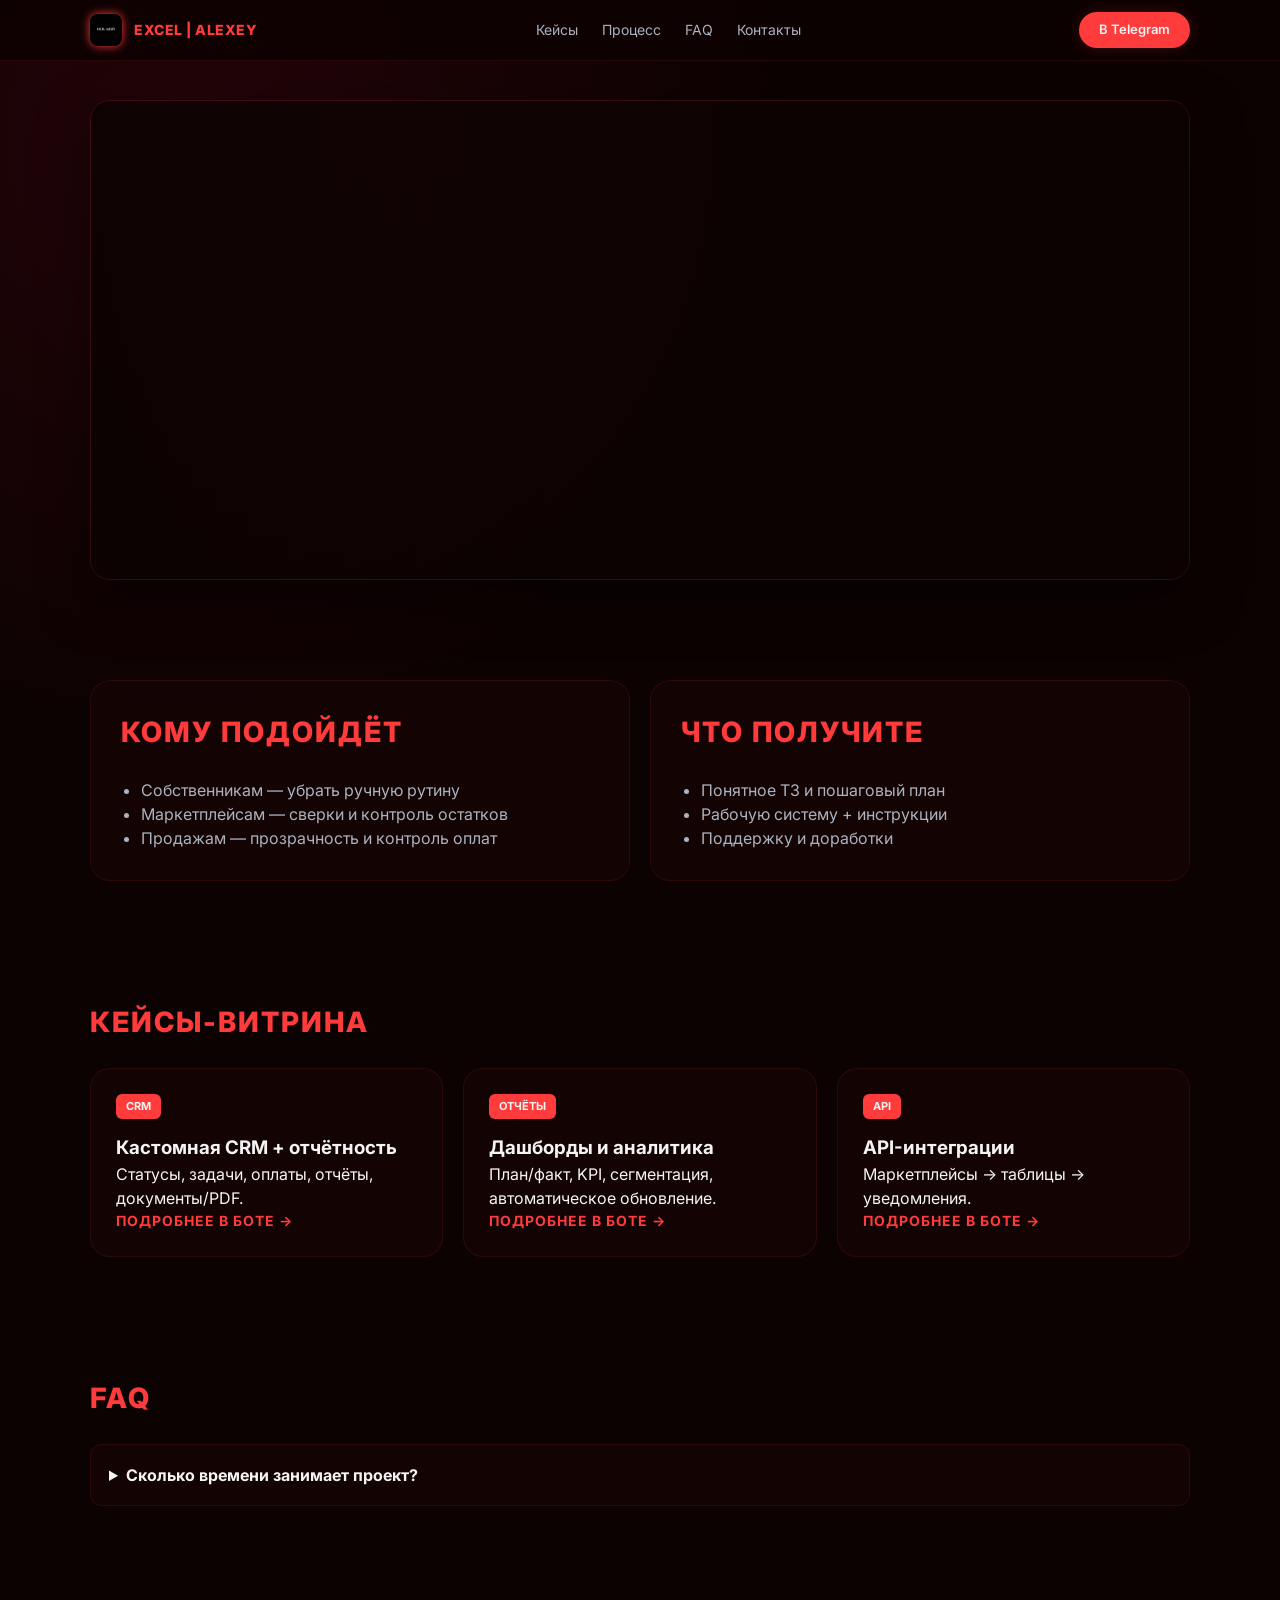
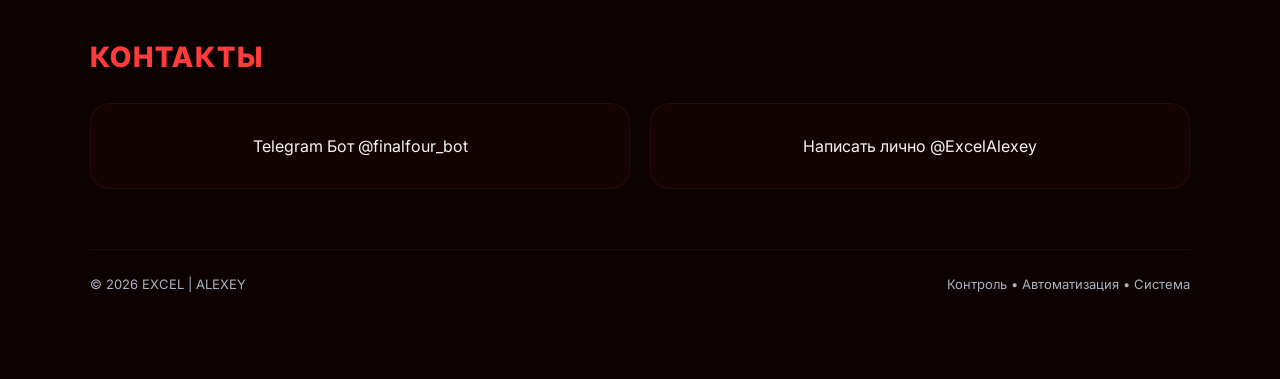
==== index.html @ 05aea8ca "Update index.html" ====
<!doctype html>
<html lang="ru">
<head>
  <meta charset="utf-8" />
  <meta name="viewport" content="width=device-width, initial-scale=1" />
  <title>EXCEL | ALEXEY — Автоматизация бизнеса: Excel, Sheets, CRM, отчёты, боты</title>
  <meta name="description" content="Автоматизация бизнес-процессов под ключ: Excel/VBA, Google Sheets/Apps Script, CRM, отчёты и дашборды, API-интеграции, Telegram-боты." />
  <meta name="google-site-verification" content="O84R7Kp4VEFQsmu5itda_h6VPmX3z3XzBydWqkqTWB4" />
  <meta name="yandex-verification" content="cf1830334002ab55" />
  <link href="https://fonts.googleapis.com/css2?family=Inter:wght@300;400;700;800&family=JetBrains+Mono&display=swap" rel="stylesheet">
  
  <style>
    :root {
      --bg: #0d0202;
      --panel: rgba(26, 5, 5, 0.6);
      --text: #f4f4f4;
      --muted: #aab2c0;
      --accent: #ff3b3b;
      --accent-glow: rgba(255, 59, 59, 0.2);
      --container: 1100px;
      --r: 20px;
    }

    * { box-sizing: border-box; margin: 0; padding: 0; }
    html { scroll-behavior: smooth; }
    body {
      font-family: 'Inter', sans-serif;
      color: var(--text);
      background-color: var(--bg);
      line-height: 1.5;
      background-image: radial-gradient(circle at 15% 15%, rgba(100, 11, 29, 0.25) 0%, transparent 45%);
      background-attachment: fixed;
    }

    .container { width: min(var(--container), 100% - 40px); margin: 0 auto; }
    a { text-decoration: none; color: inherit; transition: 0.3s; }

    /* HEADER */
    .siteHeader {
      position: fixed; top: 0; left: 0; right: 0; z-index: 1000;
      background: rgba(13, 2, 2, 0.85); backdrop-filter: blur(12px);
      border-bottom: 1px solid rgba(255, 59, 59, 0.1);
    }
    .siteHeader__inner { display: flex; align-items: center; justify-content: space-between; padding: 12px 0; }
    .brand { display: flex; align-items: center; gap: 12px; }
    .brand__logo { width: 32px; height: 32px; border-radius: 8px; filter: drop-shadow(0 0 5px var(--accent)); }
    .brand__name { font-weight: 800; font-size: 14px; text-transform: uppercase; letter-spacing: 0.5px; color: var(--accent); }

    .nav { display: flex; gap: 24px; }
    .nav__link { font-size: 14px; color: var(--muted); }
    .nav__link:hover { color: var(--accent); text-shadow: 0 0 10px var(--accent); }

    .headerCta { padding: 8px 20px; background: var(--accent); border-radius: 50px; font-size: 13px; font-weight: 600; box-shadow: 0 0 15px var(--accent-glow); }

    /* HERO */
    main { padding-top: 80px; }
    .heroSection { padding: 20px 0 40px; }
    .heroCard {
      position: relative; width: 100%; aspect-ratio: 21 / 9; min-height: 480px;
      border-radius: var(--r); overflow: hidden; border: 1px solid rgba(255, 59, 59, 0.15);
      box-shadow: 0 20px 50px rgba(0,0,0,0.5); animation: pulseCard 5s infinite;
    }
    @keyframes pulseCard { 0%, 100% { border-color: rgba(255,59,59,0.15); } 50% { border-color: var(--accent); } }

    .heroVideo { width: 100%; height: 100%; object-fit: cover; opacity: 0.5; filter: saturate(150%) brightness(50%) hue-rotate(-10deg); }
    .heroOverlay { position: absolute; inset: 0; background: linear-gradient(90deg, rgba(13,2,2,0.95) 0%, rgba(13,2,2,0.4) 100%); z-index: 2; }
    .heroContent { position: relative; z-index: 10; height: 100%; display: flex; flex-direction: column; justify-content: center; padding: 0 8%; }
    .heroTitle { font-size: clamp(28px, 4.5vw, 52px); text-transform: uppercase; line-height: 1.1; font-weight: 800; margin-bottom: 16px; }

    /* BUTTONS */
    .heroCtaRow { display: flex; gap: 15px; margin-bottom: 10px; flex-wrap: wrap; }
    .btn { display: inline-flex; padding: 14px 28px; border-radius: 12px; font-weight: 700; font-size: 14px; cursor: pointer; }
    .btn--primary { background: var(--accent); color: #fff; box-shadow: 0 0 20px var(--accent-glow); }
    .btn--ghost { background: rgba(255,255,255,0.05); border: 1px solid rgba(255,59,59,0.2); }

    /* PANELS & CARDS */
    .section { padding: 60px 0; }
    .grid2 { display: grid; grid-template-columns: 1fr 1fr; gap: 20px; }
    .panel { background: var(--panel); padding: 30px; border-radius: var(--r); border: 1px solid rgba(255,59,59,0.1); backdrop-filter: blur(8px); }
    .h2 { font-size: 28px; margin-bottom: 25px; font-weight: 800; color: var(--accent); text-transform: uppercase; letter-spacing: 2px; }

    .cards3 { display: grid; grid-template-columns: repeat(auto-fill, minmax(320px, 1fr)); gap: 20px; }
    .card { background: var(--panel); padding: 25px; border-radius: var(--r); border: 1px solid rgba(255,59,59,0.1); display: flex; flex-direction: column; transition: 0.4s; }
    .card:hover { border-color: var(--accent); transform: translateY(-5px); box-shadow: 0 0 25px var(--accent-glow); }
    
    .tag { background: var(--accent); font-size: 11px; font-weight: 700; padding: 4px 10px; border-radius: 6px; width: fit-content; margin-bottom: 15px; }
    .linkBtn { font-weight: 700; color: var(--accent); font-size: 14px; text-transform: uppercase; letter-spacing: 1px; }

    .faqItem { background: var(--panel); border-radius: 12px; padding: 18px; border: 1px solid rgba(255,59,59,0.1); margin-bottom: 10px; }
    summary { font-weight: 700; cursor: pointer; }

    .contactsGrid { display: grid; grid-template-columns: 1fr 1fr; gap: 20px; }
    .contactCard { background: var(--panel); padding: 30px; border-radius: var(--r); text-align: center; border: 1px solid rgba(255,59,59,0.1); }
    .contactCard:hover { border-color: var(--accent); box-shadow: 0 0 20px var(--accent-glow); }

    .footer { margin-top: 60px; padding: 25px 0; border-top: 1px solid rgba(255,59,59,0.1); display: flex; justify-content: space-between; color: var(--muted); font-size: 13px; }

    @media (max-width: 768px) {
      .nav { display: none; }
      .grid2, .contactsGrid { grid-template-columns: 1fr; }
      .heroCard { aspect-ratio: 9 / 16; min-height: 550px; }
      .heroContent { justify-content: flex-end; padding-bottom: 40px; }
    }
  </style>
</head>

<body>
  <header class="siteHeader">
    <div class="container siteHeader__inner">
      <a class="brand" href="#top">
        <img class="brand__logo" src="/Logo.png" alt="EXCEL | ALEXEY" />
        <span class="brand__name">EXCEL | ALEXEY</span>
      </a>
      <nav class="nav">
        <a class="nav__link" href="#cases">Кейсы</a>
        <a class="nav__link" href="#process">Процесс</a>
        <a class="nav__link" href="#faq">FAQ</a>
        <a class="nav__link" href="#contacts">Контакты</a>
      </nav>
      <a class="headerCta" href="https://t.me/finalfour_bot?start=from_site_header" target="_blank">В Telegram</a>
    </div>
  </header>

  <main id="top">
    <section class="heroSection">
      <div class="container">
        <div class="heroCard">
          <div class="heroMedia">
            <video class="heroVideo" autoplay muted loop playsinline>
              <source src="/hero-desktop.mp4" type="video/mp4">
            </video>
            <div class="heroOverlay"></div>
          </div>
          <div class="heroContent">
            <h1 class="heroTitle">Автоматизация бизнеса под ключ</h1>
            <p class="heroSubtitle">Excel / Google Sheets / CRM / Отчёты / API / Telegram-боты</p>
            <div class="heroCtaRow">
              <a class="btn btn--primary" href="https://t.me/finalfour_bot?start=from_site_hero">Написать в Telegram</a>
              <a class="btn btn--ghost" href="#cases">Смотреть кейсы</a>
            </div>
            <p class="heroNote">Без "воды": сначала 3–5 вопросов → план работ.</p>
          </div>
        </div>
      </div>
    </section>

    <section class="section">
      <div class="container grid2">
        <div class="panel">
          <h2 class="h2">Кому подойдёт</h2>
          <ul class="ul" style="padding-left: 20px; color: var(--muted);">
            <li>Собственникам — убрать ручную рутину</li>
            <li>Маркетплейсам — сверки и контроль остатков</li>
            <li>Продажам — прозрачность и контроль оплат</li>
          </ul>
        </div>
        <div class="panel">
          <h2 class="h2">Что получите</h2>
          <ul class="ul" style="padding-left: 20px; color: var(--muted);">
            <li>Понятное ТЗ и пошаговый план</li>
            <li>Рабочую систему + инструкции</li>
            <li>Поддержку и доработки</li>
          </ul>
        </div>
      </div>
    </section>

    <section id="cases" class="section">
      <div class="container">
        <div class="sectionHead"><h2 class="h2">Кейсы-витрина</h2></div>
        <div class="cards3">
          <article class="card">
            <div class="tag">CRM</div>
            <h3 class="h3">Кастомная CRM + отчётность</h3>
            <p class="p">Статусы, задачи, оплаты, отчёты, документы/PDF.</p>
            <a class="linkBtn" href="https://t.me/finalfour_bot?start=case_crm">Подробнее в боте →</a>
          </article>
          <article class="card">
            <div class="tag">ОТЧЁТЫ</div>
            <h3 class="h3">Дашборды и аналитика</h3>
            <p class="p">План/факт, KPI, сегментация, автоматическое обновление.</p>
            <a class="linkBtn" href="https://t.me/finalfour_bot?start=case_reports">Подробнее в боте →</a>
          </article>
          <article class="card">
            <div class="tag">API</div>
            <h3 class="h3">API-интеграции</h3>
            <p class="p">Маркетплейсы → таблицы → уведомления.</p>
            <a class="linkBtn" href="https://t.me/finalfour_bot?start=case_api">Подробнее в боте →</a>
          </article>
          </div>
      </div>
    </section>

    <section id="faq" class="section">
      <div class="container">
        <h2 class="h2">FAQ</h2>
        <div class="faq">
          <details class="faqItem">
            <summary>Сколько времени занимает проект?</summary>
            <div class="faqBody"><p style="padding-top:10px; color: var(--muted);">Прототип 1–3 дня, проект 1–2 недели.</p></div>
          </details>
        </div>
      </div>
    </section>

    <section id="contacts" class="section">
      <div class="container">
        <h2 class="h2">Контакты</h2>
        <div class="contactsGrid">
          <a class="contactCard" href="https://t.me/finalfour_bot?start=from_site_contacts">
            <span class="contactK">Telegram Бот</span>
            <span class="contactV">@finalfour_bot</span>
          </a>
          <a class="contactCard" href="https://t.me/ExcelAlexey">
            <span class="contactK">Написать лично</span>
            <span class="contactV">@ExcelAlexey</span>
          </a>
        </div>
        <footer class="footer">
          <span>© <span id="y"></span> EXCEL | ALEXEY</span>
          <span>Контроль • Автоматизация • Система</span>
        </footer>
      </div>
    </section>
  </main>

  <script>
    document.getElementById("y").textContent = new Date().getFullYear();
  </script>
</body>
</html>
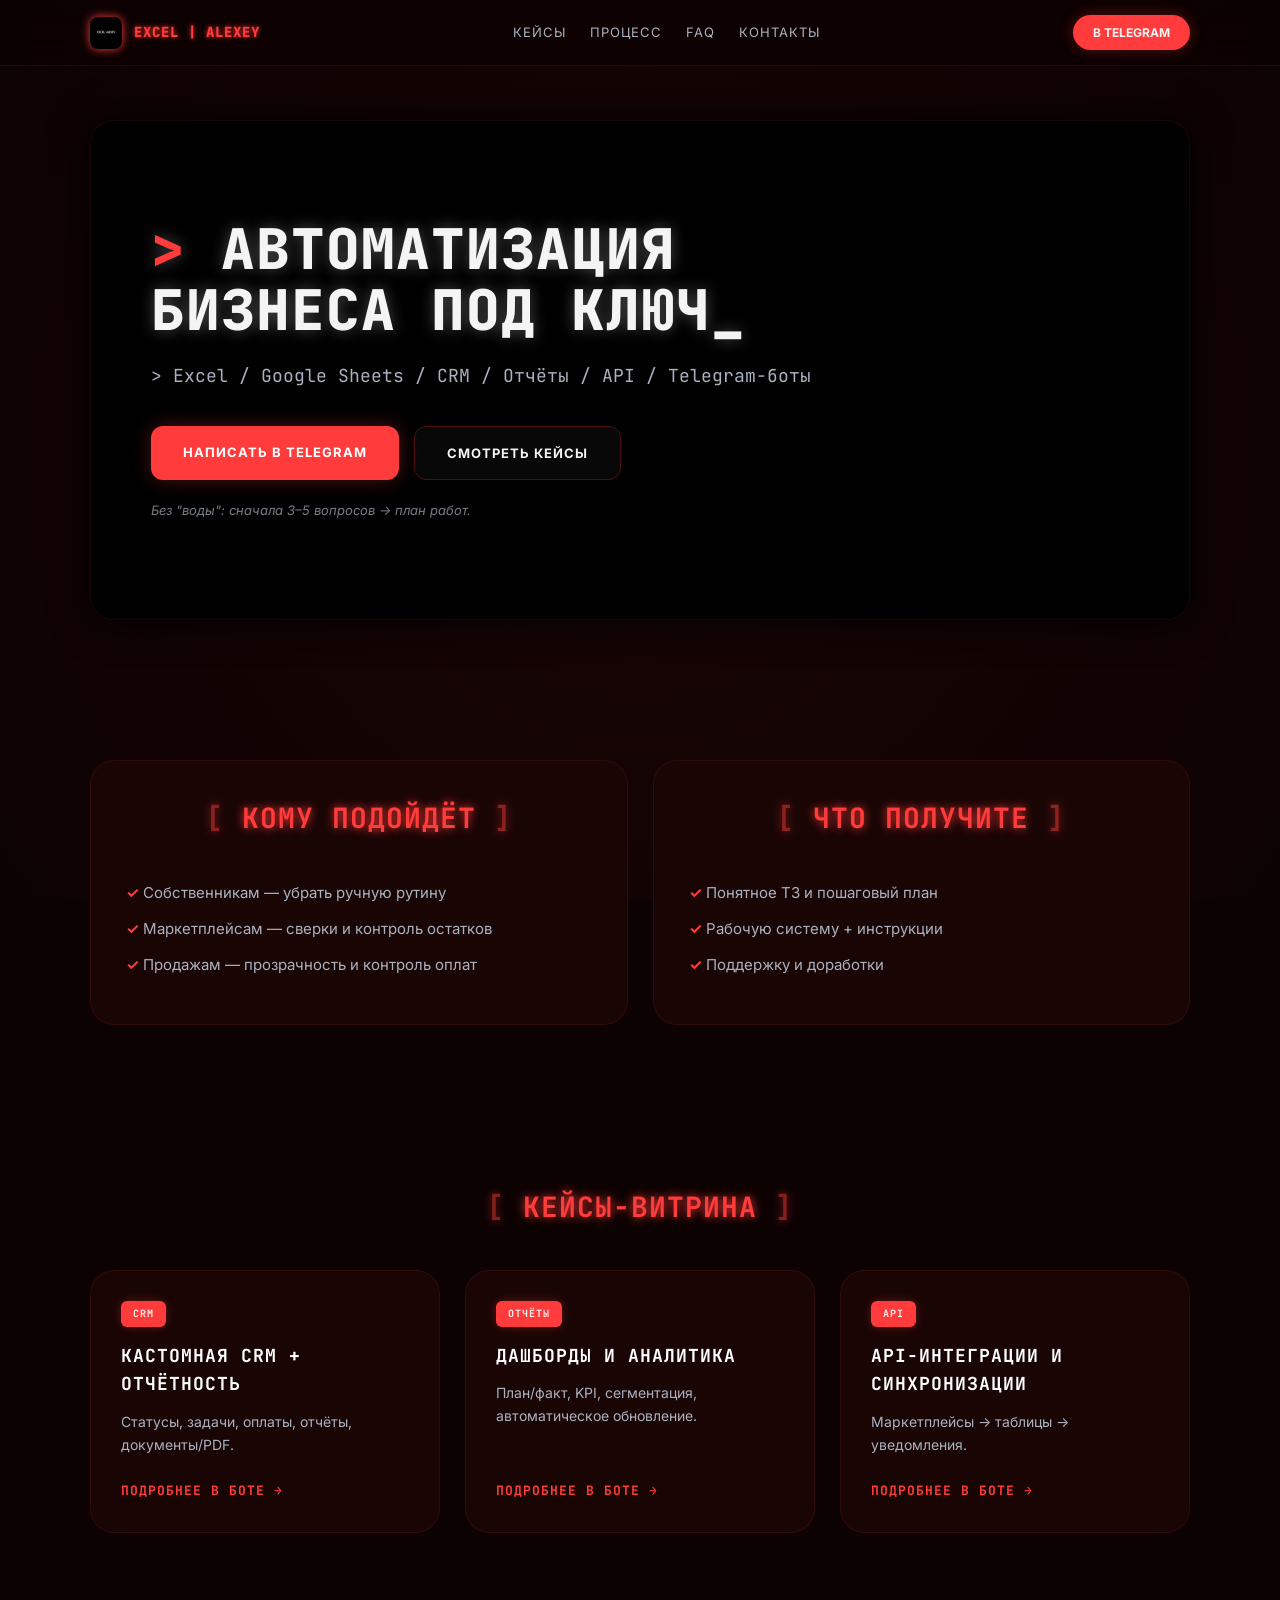
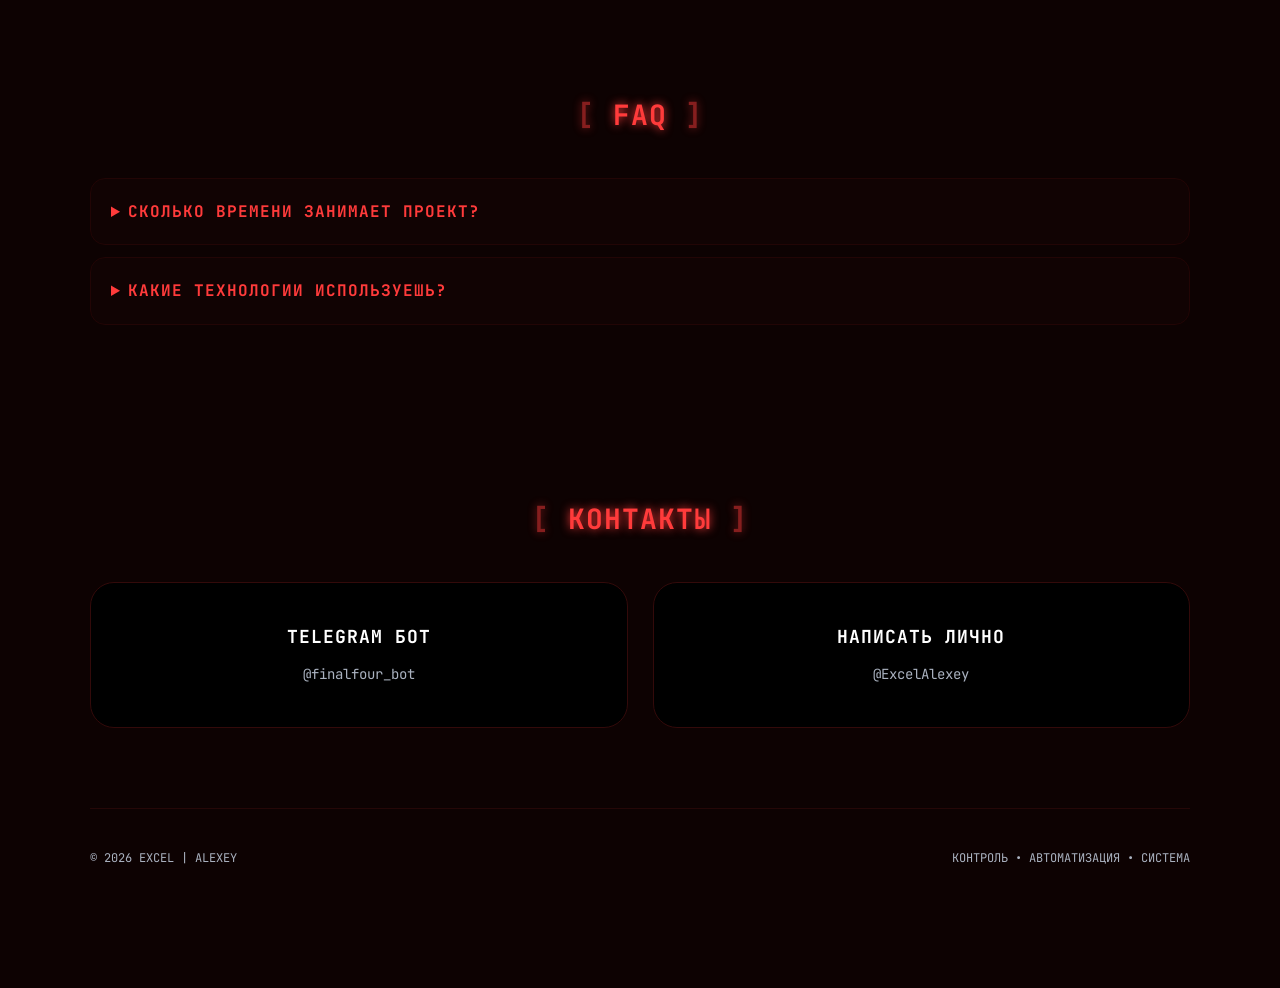
==== commit 1fe5e203: "Update index.html" ====
--- a/index.html
+++ b/index.html
@@ -1,105 +1,192 @@
-<!doctype html>
+<!DOCTYPE html>
 <html lang="ru">
 <head>
   <meta charset="utf-8" />
-  <meta name="viewport" content="width=device-width, initial-scale=1" />
+  <meta name="viewport" content="width=device-width, initial-scale=1.0" />
   <title>EXCEL | ALEXEY — Автоматизация бизнеса: Excel, Sheets, CRM, отчёты, боты</title>
   <meta name="description" content="Автоматизация бизнес-процессов под ключ: Excel/VBA, Google Sheets/Apps Script, CRM, отчёты и дашборды, API-интеграции, Telegram-боты." />
   <meta name="google-site-verification" content="O84R7Kp4VEFQsmu5itda_h6VPmX3z3XzBydWqkqTWB4" />
   <meta name="yandex-verification" content="cf1830334002ab55" />
-  <link href="https://fonts.googleapis.com/css2?family=Inter:wght@300;400;700;800&family=JetBrains+Mono&display=swap" rel="stylesheet">
+  
+  <link href="https://fonts.googleapis.com/css2?family=Inter:wght@300;400;700;800&family=JetBrains+Mono:wght@400;700&display=swap" rel="stylesheet">
   
   <style>
     :root {
       --bg: #0d0202;
-      --panel: rgba(26, 5, 5, 0.6);
+      --card: #1a0505;
+      --accent: #ff3b3b;
+      --accent-glow: rgba(255, 59, 59, 0.3);
       --text: #f4f4f4;
       --muted: #aab2c0;
-      --accent: #ff3b3b;
-      --accent-glow: rgba(255, 59, 59, 0.2);
       --container: 1100px;
-      --r: 20px;
+      --r: 24px;
     }
 
     * { box-sizing: border-box; margin: 0; padding: 0; }
     html { scroll-behavior: smooth; }
+    
     body {
       font-family: 'Inter', sans-serif;
       color: var(--text);
       background-color: var(--bg);
-      line-height: 1.5;
-      background-image: radial-gradient(circle at 15% 15%, rgba(100, 11, 29, 0.25) 0%, transparent 45%);
-      background-attachment: fixed;
-    }
+      line-height: 1.6;
+      padding: 0; margin: 0;
+      overflow-x: hidden;
+    }
+
+    /* ФОНОВАЯ ПУЛЬСАЦИЯ */
+    body::before {
+      content: ""; position: fixed; top: 0; left: 0; width: 100%; height: 100%;
+      background: radial-gradient(circle at 50% 50%, #1a0505 0%, #0d0202 100%);
+      z-index: -1;
+      animation: bgPulse 10s infinite ease-in-out;
+    }
+    @keyframes bgPulse { 0%, 100% { opacity: 0.8; } 50% { opacity: 1; } }
 
     .container { width: min(var(--container), 100% - 40px); margin: 0 auto; }
     a { text-decoration: none; color: inherit; transition: 0.3s; }
+
+    /* ЗАГОЛОВКИ В СТИЛЕ "КОД" */
+    h1, h2, h3, .brand__name, .tag, .linkBtn, .contactK, summary {
+      font-family: 'JetBrains Mono', monospace;
+      text-transform: uppercase;
+      letter-spacing: 1px;
+    }
 
     /* HEADER */
     .siteHeader {
       position: fixed; top: 0; left: 0; right: 0; z-index: 1000;
-      background: rgba(13, 2, 2, 0.85); backdrop-filter: blur(12px);
+      background: rgba(13, 2, 2, 0.85); backdrop-filter: blur(15px);
       border-bottom: 1px solid rgba(255, 59, 59, 0.1);
     }
-    .siteHeader__inner { display: flex; align-items: center; justify-content: space-between; padding: 12px 0; }
+    .siteHeader__inner { display: flex; align-items: center; justify-content: space-between; padding: 15px 0; }
     .brand { display: flex; align-items: center; gap: 12px; }
     .brand__logo { width: 32px; height: 32px; border-radius: 8px; filter: drop-shadow(0 0 5px var(--accent)); }
-    .brand__name { font-weight: 800; font-size: 14px; text-transform: uppercase; letter-spacing: 0.5px; color: var(--accent); }
+    .brand__name { font-weight: 800; font-size: 14px; color: var(--accent); text-shadow: 0 0 5px var(--accent); }
 
     .nav { display: flex; gap: 24px; }
-    .nav__link { font-size: 14px; color: var(--muted); }
+    .nav__link { font-size: 13px; color: var(--muted); text-transform: uppercase; letter-spacing: 1px; }
     .nav__link:hover { color: var(--accent); text-shadow: 0 0 10px var(--accent); }
 
-    .headerCta { padding: 8px 20px; background: var(--accent); border-radius: 50px; font-size: 13px; font-weight: 600; box-shadow: 0 0 15px var(--accent-glow); }
+    .headerCta { 
+      padding: 8px 20px; background: var(--accent); border-radius: 50px; 
+      font-size: 12px; font-weight: 700; text-transform: uppercase; 
+      box-shadow: 0 0 15px var(--accent-glow); transition: 0.3s;
+    }
+    .headerCta:hover { box-shadow: 0 0 25px var(--accent); transform: scale(1.05); }
 
     /* HERO */
-    main { padding-top: 80px; }
-    .heroSection { padding: 20px 0 40px; }
+    main { padding-top: 100px; }
+    .heroSection { padding: 20px 0 60px; }
+    
     .heroCard {
-      position: relative; width: 100%; aspect-ratio: 21 / 9; min-height: 480px;
-      border-radius: var(--r); overflow: hidden; border: 1px solid rgba(255, 59, 59, 0.15);
-      box-shadow: 0 20px 50px rgba(0,0,0,0.5); animation: pulseCard 5s infinite;
-    }
-    @keyframes pulseCard { 0%, 100% { border-color: rgba(255,59,59,0.15); } 50% { border-color: var(--accent); } }
-
-    .heroVideo { width: 100%; height: 100%; object-fit: cover; opacity: 0.5; filter: saturate(150%) brightness(50%) hue-rotate(-10deg); }
-    .heroOverlay { position: absolute; inset: 0; background: linear-gradient(90deg, rgba(13,2,2,0.95) 0%, rgba(13,2,2,0.4) 100%); z-index: 2; }
-    .heroContent { position: relative; z-index: 10; height: 100%; display: flex; flex-direction: column; justify-content: center; padding: 0 8%; }
-    .heroTitle { font-size: clamp(28px, 4.5vw, 52px); text-transform: uppercase; line-height: 1.1; font-weight: 800; margin-bottom: 16px; }
-
-    /* BUTTONS */
-    .heroCtaRow { display: flex; gap: 15px; margin-bottom: 10px; flex-wrap: wrap; }
-    .btn { display: inline-flex; padding: 14px 28px; border-radius: 12px; font-weight: 700; font-size: 14px; cursor: pointer; }
+      position: relative; border-radius: var(--r); overflow: hidden;
+      border: 1px solid rgba(255, 59, 59, 0.1); background: #000;
+      min-height: 500px; display: flex; align-items: center;
+      box-shadow: 0 0 40px rgba(0,0,0,1);
+      animation: pulseCard 4s infinite ease-in-out;
+    }
+    @keyframes pulseCard { 
+      0%, 100% { border-color: rgba(255,59,59,0.1); box-shadow: 0 0 20px rgba(0,0,0,1); } 
+      50% { border-color: var(--accent); box-shadow: 0 0 40px rgba(255,59,59,0.15); } 
+    }
+
+    .heroVideo { 
+      position: absolute; inset: 0; width: 100%; height: 100%; object-fit: cover; 
+      opacity: 0.4; filter: sepia(100%) saturate(300%) brightness(40%) hue-rotate(-50deg); 
+    }
+    
+    .heroContent { position: relative; z-index: 10; padding: 60px; max-width: 800px; text-align: left; }
+    
+    .heroTitle { 
+      font-size: clamp(32px, 5vw, 56px); font-weight: 800; line-height: 1.1; margin-bottom: 20px; 
+      color: var(--text); text-shadow: 0 0 15px rgba(255,255,255,0.3);
+    }
+    /* Добавляем кодовый стиль к заголовку */
+    .heroTitle::before { content: "> "; color: var(--accent); }
+    .heroTitle::after { content: "_"; animation: blink 1s infinite; }
+    @keyframes blink { 50% { opacity: 0; } }
+
+    .heroSubtitle { font-size: 18px; color: var(--muted); margin-bottom: 35px; font-family: 'JetBrains Mono', monospace; }
+
+    /* КНОПКИ ПУЛЬСАЦИИ */
+    .heroCtaRow { display: flex; gap: 15px; margin-bottom: 20px; flex-wrap: wrap; }
+    .btn {
+      display: inline-flex; padding: 16px 32px; border-radius: 12px; font-weight: 700;
+      text-transform: uppercase; font-size: 13px; letter-spacing: 1px; transition: 0.3s;
+    }
     .btn--primary { background: var(--accent); color: #fff; box-shadow: 0 0 20px var(--accent-glow); }
-    .btn--ghost { background: rgba(255,255,255,0.05); border: 1px solid rgba(255,59,59,0.2); }
-
-    /* PANELS & CARDS */
-    .section { padding: 60px 0; }
-    .grid2 { display: grid; grid-template-columns: 1fr 1fr; gap: 20px; }
-    .panel { background: var(--panel); padding: 30px; border-radius: var(--r); border: 1px solid rgba(255,59,59,0.1); backdrop-filter: blur(8px); }
-    .h2 { font-size: 28px; margin-bottom: 25px; font-weight: 800; color: var(--accent); text-transform: uppercase; letter-spacing: 2px; }
-
-    .cards3 { display: grid; grid-template-columns: repeat(auto-fill, minmax(320px, 1fr)); gap: 20px; }
-    .card { background: var(--panel); padding: 25px; border-radius: var(--r); border: 1px solid rgba(255,59,59,0.1); display: flex; flex-direction: column; transition: 0.4s; }
-    .card:hover { border-color: var(--accent); transform: translateY(-5px); box-shadow: 0 0 25px var(--accent-glow); }
-    
-    .tag { background: var(--accent); font-size: 11px; font-weight: 700; padding: 4px 10px; border-radius: 6px; width: fit-content; margin-bottom: 15px; }
-    .linkBtn { font-weight: 700; color: var(--accent); font-size: 14px; text-transform: uppercase; letter-spacing: 1px; }
-
-    .faqItem { background: var(--panel); border-radius: 12px; padding: 18px; border: 1px solid rgba(255,59,59,0.1); margin-bottom: 10px; }
-    summary { font-weight: 700; cursor: pointer; }
-
-    .contactsGrid { display: grid; grid-template-columns: 1fr 1fr; gap: 20px; }
-    .contactCard { background: var(--panel); padding: 30px; border-radius: var(--r); text-align: center; border: 1px solid rgba(255,59,59,0.1); }
-    .contactCard:hover { border-color: var(--accent); box-shadow: 0 0 20px var(--accent-glow); }
-
-    .footer { margin-top: 60px; padding: 25px 0; border-top: 1px solid rgba(255,59,59,0.1); display: flex; justify-content: space-between; color: var(--muted); font-size: 13px; }
-
+    .btn--primary:hover { transform: translateY(-3px); box-shadow: 0 0 35px var(--accent); }
+    .btn--ghost { border: 1px solid #4d1010; background: rgba(255,255,255,0.03); }
+    .btn--ghost:hover { background: #330a0a; border-color: var(--accent); }
+    
+    .heroNote { font-size: 13px; color: var(--muted); opacity: 0.7; font-style: italic; }
+
+    /* СЕКЦИИ И КАРТОЧКИ */
+    .section { padding: 80px 0; }
+    
+    .h2 { 
+      font-size: 28px; font-weight: 700; color: var(--accent); margin-bottom: 40px; 
+      text-align: center; text-shadow: 0 0 10px var(--accent);
+    }
+    .h2::before { content: "[ "; opacity: 0.5; }
+    .h2::after { content: " ]"; opacity: 0.5; }
+
+    .grid2 { display: grid; grid-template-columns: 1fr 1fr; gap: 25px; }
+    .panel { background: var(--card); padding: 35px; border-radius: var(--r); border: 1px solid rgba(255,59,59,0.1); backdrop-filter: blur(10px); }
+    .ul li { margin-bottom: 12px; font-size: 15px; color: var(--muted); list-style-type: none; }
+    .ul li::before { content: "✓ "; color: var(--accent); font-weight: bold; }
+
+    .cards3 { display: grid; grid-template-columns: repeat(auto-fill, minmax(300px, 1fr)); gap: 25px; }
+    .card {
+      background: var(--card); padding: 30px; border-radius: var(--r);
+      border: 1px solid rgba(255,59,59,0.1); display: flex; flex-direction: column; transition: 0.4s;
+    }
+    .card:hover { 
+      border-color: var(--accent); 
+      transform: translateY(-10px); 
+      box-shadow: 0 10px 40px rgba(255, 59, 59, 0.15); 
+    }
+    
+    .tag { background: var(--accent); font-size: 10px; font-weight: 700; padding: 5px 12px; border-radius: 6px; width: fit-content; margin-bottom: 15px; box-shadow: 0 0 10px var(--accent-glow); }
+    .h3 { font-size: 18px; margin-bottom: 12px; font-weight: 700; color: #fff; }
+    .p { font-size: 14px; color: var(--muted); margin-bottom: 25px; flex-grow: 1; }
+    
+    .linkBtn { font-weight: 700; color: var(--accent); font-size: 13px; transition: 0.3s; }
+    .linkBtn:hover { text-shadow: 0 0 10px var(--accent); color: #fff; }
+
+    /* FAQ */
+    .faqItem { background: #110303; border: 1px solid #220505; border-radius: 15px; margin-bottom: 12px; padding: 20px; transition: 0.3s; }
+    .faqItem:hover { border-color: rgba(255,59,59,0.3); }
+    summary { font-weight: 700; cursor: pointer; color: var(--accent); outline: none; }
+    .faqBody { padding-top: 15px; color: var(--muted); border-top: 1px solid rgba(255,255,255,0.05); margin-top: 15px; font-size: 14px; }
+
+    /* CONTACTS */
+    .contactsGrid { display: grid; grid-template-columns: 1fr 1fr; gap: 25px; }
+    .contactCard { 
+      background: #000; border: 1px solid #330a0a; padding: 40px; border-radius: var(--r); 
+      text-align: center; transition: 0.4s; display: block;
+    }
+    .contactCard:hover { border-color: var(--accent); box-shadow: 0 0 30px var(--accent-glow); }
+    .contactK { display: block; font-size: 18px; font-weight: 700; color: #fff; margin-bottom: 10px; }
+    .contactV { font-family: 'JetBrains Mono', monospace; color: var(--muted); font-size: 14px; }
+
+    /* FOOTER */
+    .footer { 
+      margin-top: 80px; padding: 40px 0; border-top: 1px solid rgba(255,59,59,0.1); 
+      display: flex; justify-content: space-between; font-size: 12px; color: var(--muted);
+      font-family: 'JetBrains Mono', monospace; text-transform: uppercase;
+    }
+
+    /* АДАПТИВНОСТЬ */
     @media (max-width: 768px) {
       .nav { display: none; }
       .grid2, .contactsGrid { grid-template-columns: 1fr; }
       .heroCard { aspect-ratio: 9 / 16; min-height: 550px; }
-      .heroContent { justify-content: flex-end; padding-bottom: 40px; }
+      .heroContent { padding: 30px; justify-content: flex-end; padding-bottom: 50px; }
+      .heroCtaRow { flex-direction: column; gap: 10px; }
+      .btn--ghost { margin-left: 0; width: 100%; text-align: center; }
+      .btn--primary { width: 100%; text-align: center; }
     }
   </style>
 </head>
@@ -125,15 +212,13 @@
     <section class="heroSection">
       <div class="container">
         <div class="heroCard">
-          <div class="heroMedia">
-            <video class="heroVideo" autoplay muted loop playsinline>
-              <source src="/hero-desktop.mp4" type="video/mp4">
-            </video>
-            <div class="heroOverlay"></div>
-          </div>
+          <video class="heroVideo" autoplay muted loop playsinline>
+            <source src="/hero-desktop.mp4" type="video/mp4">
+          </video>
+          <div class="heroOverlay"></div>
           <div class="heroContent">
             <h1 class="heroTitle">Автоматизация бизнеса под ключ</h1>
-            <p class="heroSubtitle">Excel / Google Sheets / CRM / Отчёты / API / Telegram-боты</p>
+            <p class="heroSubtitle">> Excel / Google Sheets / CRM / Отчёты / API / Telegram-боты</p>
             <div class="heroCtaRow">
               <a class="btn btn--primary" href="https://t.me/finalfour_bot?start=from_site_hero">Написать в Telegram</a>
               <a class="btn btn--ghost" href="#cases">Смотреть кейсы</a>
@@ -148,7 +233,7 @@
       <div class="container grid2">
         <div class="panel">
           <h2 class="h2">Кому подойдёт</h2>
-          <ul class="ul" style="padding-left: 20px; color: var(--muted);">
+          <ul class="ul">
             <li>Собственникам — убрать ручную рутину</li>
             <li>Маркетплейсам — сверки и контроль остатков</li>
             <li>Продажам — прозрачность и контроль оплат</li>
@@ -156,7 +241,7 @@
         </div>
         <div class="panel">
           <h2 class="h2">Что получите</h2>
-          <ul class="ul" style="padding-left: 20px; color: var(--muted);">
+          <ul class="ul">
             <li>Понятное ТЗ и пошаговый план</li>
             <li>Рабочую систему + инструкции</li>
             <li>Поддержку и доработки</li>
@@ -167,7 +252,7 @@
 
     <section id="cases" class="section">
       <div class="container">
-        <div class="sectionHead"><h2 class="h2">Кейсы-витрина</h2></div>
+        <h2 class="h2">Кейсы-витрина</h2>
         <div class="cards3">
           <article class="card">
             <div class="tag">CRM</div>
@@ -183,7 +268,7 @@
           </article>
           <article class="card">
             <div class="tag">API</div>
-            <h3 class="h3">API-интеграции</h3>
+            <h3 class="h3">API-интеграции и синхронизации</h3>
             <p class="p">Маркетплейсы → таблицы → уведомления.</p>
             <a class="linkBtn" href="https://t.me/finalfour_bot?start=case_api">Подробнее в боте →</a>
           </article>
@@ -197,7 +282,11 @@
         <div class="faq">
           <details class="faqItem">
             <summary>Сколько времени занимает проект?</summary>
-            <div class="faqBody"><p style="padding-top:10px; color: var(--muted);">Прототип 1–3 дня, проект 1–2 недели.</p></div>
+            <div class="faqBody"><p>Прототип 1–3 дня, проект 1–2 недели.</p></div>
+          </details>
+          <details class="faqItem">
+            <summary>Какие технологии используешь?</summary>
+            <div class="faqBody"><p>Excel/VBA, Google Sheets/Apps Script, API, TG-боты.</p></div>
           </details>
         </div>
       </div>
@@ -225,6 +314,7 @@
   </main>
 
   <script>
+    // Скрипт для года в футере
     document.getElementById("y").textContent = new Date().getFullYear();
   </script>
 </body>
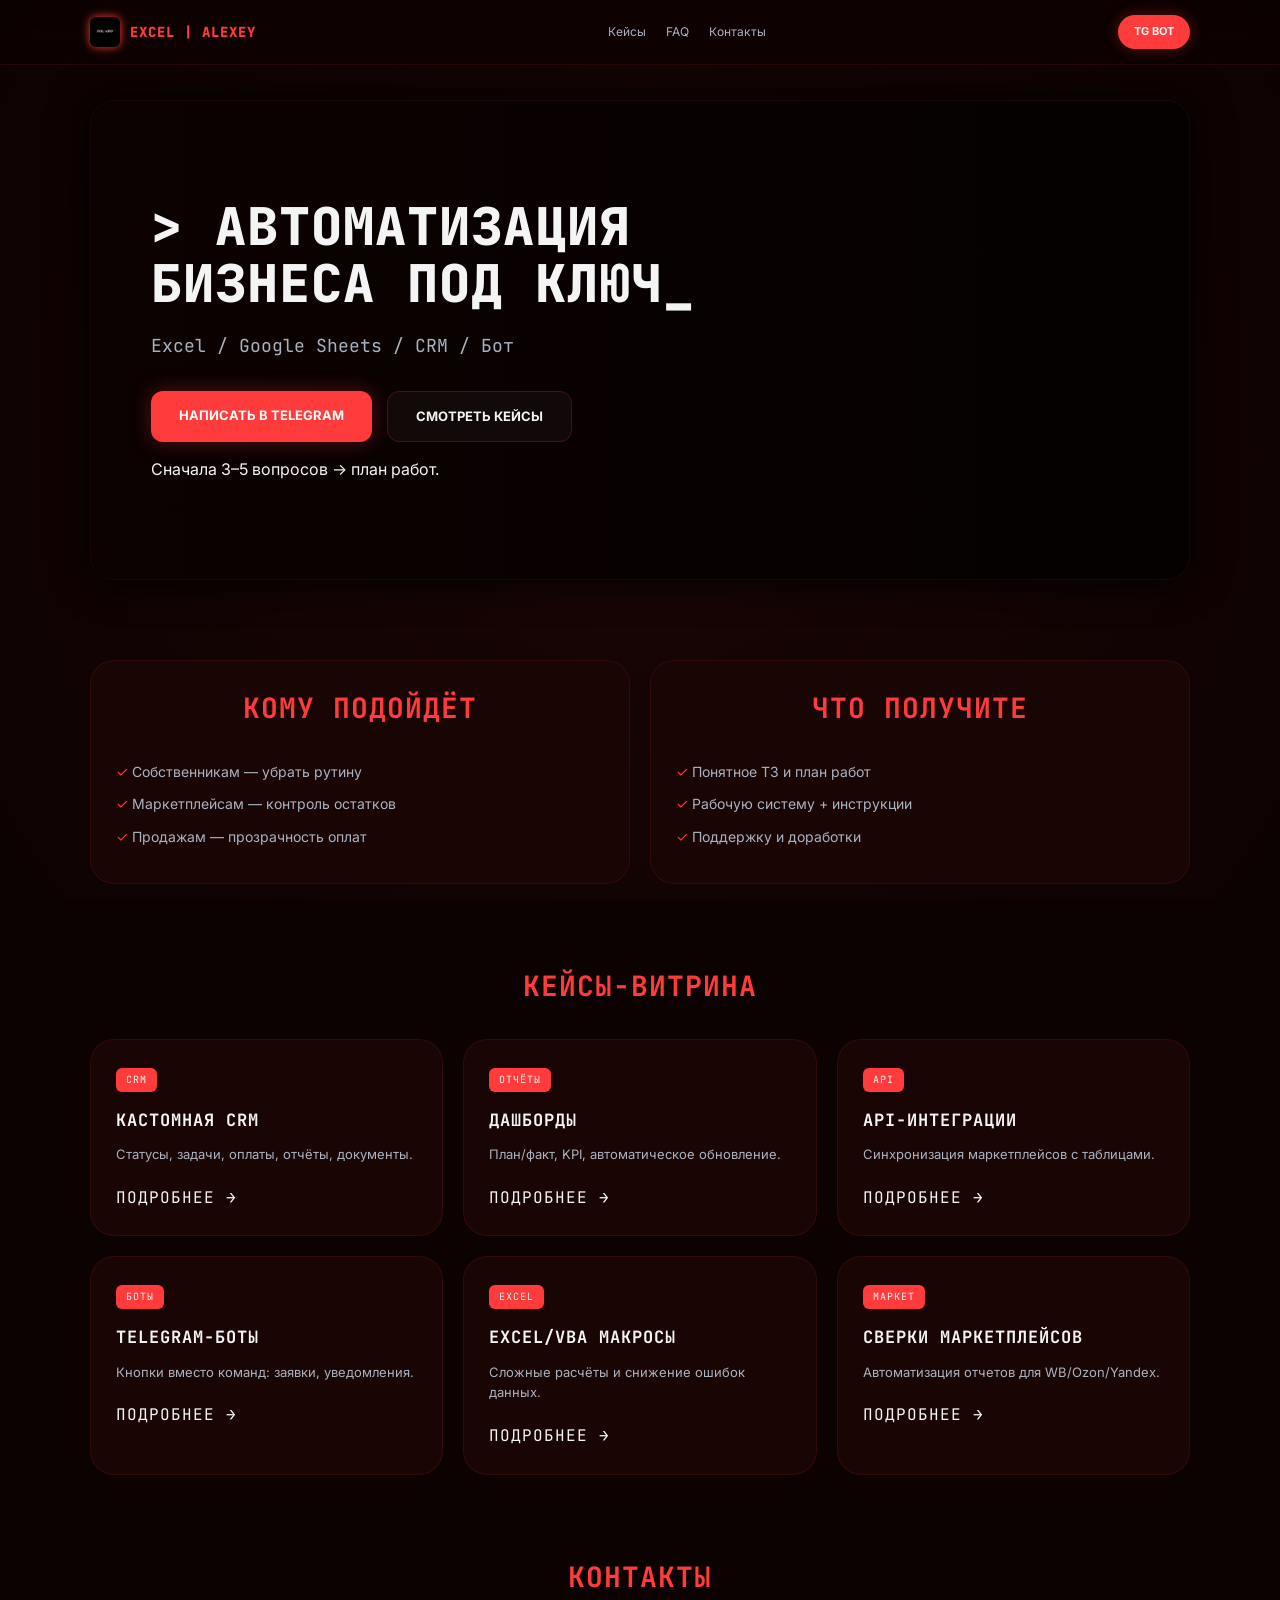
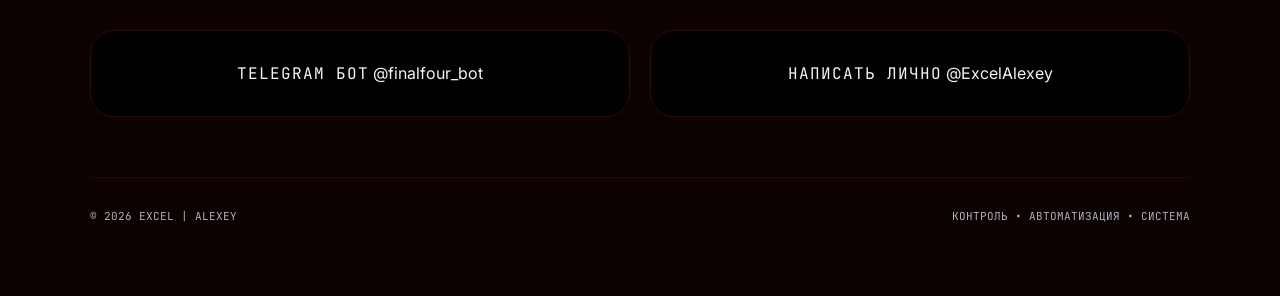
==== commit 4bafe93f: "Update index.html" ====
--- a/index.html
+++ b/index.html
@@ -3,190 +3,121 @@
 <head>
   <meta charset="utf-8" />
   <meta name="viewport" content="width=device-width, initial-scale=1.0" />
-  <title>EXCEL | ALEXEY — Автоматизация бизнеса: Excel, Sheets, CRM, отчёты, боты</title>
-  <meta name="description" content="Автоматизация бизнес-процессов под ключ: Excel/VBA, Google Sheets/Apps Script, CRM, отчёты и дашборды, API-интеграции, Telegram-боты." />
-  <meta name="google-site-verification" content="O84R7Kp4VEFQsmu5itda_h6VPmX3z3XzBydWqkqTWB4" />
-  <meta name="yandex-verification" content="cf1830334002ab55" />
-  
+  <title>EXCEL | ALEXEY — Автоматизация бизнеса</title>
   <link href="https://fonts.googleapis.com/css2?family=Inter:wght@300;400;700;800&family=JetBrains+Mono:wght@400;700&display=swap" rel="stylesheet">
   
   <style>
     :root {
-      --bg: #0d0202;
-      --card: #1a0505;
-      --accent: #ff3b3b;
-      --accent-glow: rgba(255, 59, 59, 0.3);
-      --text: #f4f4f4;
-      --muted: #aab2c0;
-      --container: 1100px;
-      --r: 24px;
+      --bg: #0d0202; --card: #1a0505; --accent: #ff3b3b; --accent-glow: rgba(255, 59, 59, 0.3);
+      --text: #f4f4f4; --muted: #aab2c0; --container: 1100px; --r: 24px;
     }
 
     * { box-sizing: border-box; margin: 0; padding: 0; }
     html { scroll-behavior: smooth; }
-    
-    body {
-      font-family: 'Inter', sans-serif;
-      color: var(--text);
-      background-color: var(--bg);
-      line-height: 1.6;
-      padding: 0; margin: 0;
-      overflow-x: hidden;
-    }
-
-    /* ФОНОВАЯ ПУЛЬСАЦИЯ */
+    body { font-family: 'Inter', sans-serif; color: var(--text); background-color: var(--bg); line-height: 1.6; }
+
+    /* ФОН */
     body::before {
-      content: ""; position: fixed; top: 0; left: 0; width: 100%; height: 100%;
+      content: ""; position: fixed; inset: 0;
       background: radial-gradient(circle at 50% 50%, #1a0505 0%, #0d0202 100%);
       z-index: -1;
-      animation: bgPulse 10s infinite ease-in-out;
-    }
-    @keyframes bgPulse { 0%, 100% { opacity: 0.8; } 50% { opacity: 1; } }
+    }
 
     .container { width: min(var(--container), 100% - 40px); margin: 0 auto; }
     a { text-decoration: none; color: inherit; transition: 0.3s; }
 
-    /* ЗАГОЛОВКИ В СТИЛЕ "КОД" */
+    /* ШРИФТЫ */
     h1, h2, h3, .brand__name, .tag, .linkBtn, .contactK, summary {
-      font-family: 'JetBrains Mono', monospace;
-      text-transform: uppercase;
-      letter-spacing: 1px;
+      font-family: 'JetBrains Mono', monospace; text-transform: uppercase; letter-spacing: 1px;
     }
 
     /* HEADER */
     .siteHeader {
       position: fixed; top: 0; left: 0; right: 0; z-index: 1000;
-      background: rgba(13, 2, 2, 0.85); backdrop-filter: blur(15px);
-      border-bottom: 1px solid rgba(255, 59, 59, 0.1);
+      background: rgba(13, 2, 2, 0.85); backdrop-filter: blur(15px); border-bottom: 1px solid rgba(255, 59, 59, 0.1);
     }
     .siteHeader__inner { display: flex; align-items: center; justify-content: space-between; padding: 15px 0; }
-    .brand { display: flex; align-items: center; gap: 12px; }
-    .brand__logo { width: 32px; height: 32px; border-radius: 8px; filter: drop-shadow(0 0 5px var(--accent)); }
-    .brand__name { font-weight: 800; font-size: 14px; color: var(--accent); text-shadow: 0 0 5px var(--accent); }
-
-    .nav { display: flex; gap: 24px; }
-    .nav__link { font-size: 13px; color: var(--muted); text-transform: uppercase; letter-spacing: 1px; }
-    .nav__link:hover { color: var(--accent); text-shadow: 0 0 10px var(--accent); }
-
-    .headerCta { 
-      padding: 8px 20px; background: var(--accent); border-radius: 50px; 
-      font-size: 12px; font-weight: 700; text-transform: uppercase; 
-      box-shadow: 0 0 15px var(--accent-glow); transition: 0.3s;
-    }
-    .headerCta:hover { box-shadow: 0 0 25px var(--accent); transform: scale(1.05); }
+    .brand { display: flex; align-items: center; gap: 10px; }
+    .brand__logo { width: 30px; height: 30px; border-radius: 6px; filter: drop-shadow(0 0 5px var(--accent)); }
+    .brand__name { font-weight: 800; font-size: 14px; color: var(--accent); }
+
+    .nav { display: flex; gap: 20px; }
+    .nav__link { font-size: 12px; color: var(--muted); }
+    .nav__link:hover { color: var(--accent); text-shadow: 0 0 8px var(--accent); }
+
+    .headerCta { padding: 8px 16px; background: var(--accent); border-radius: 50px; font-size: 11px; font-weight: 700; box-shadow: 0 0 15px var(--accent-glow); }
 
     /* HERO */
-    main { padding-top: 100px; }
-    .heroSection { padding: 20px 0 60px; }
-    
+    main { padding-top: 80px; }
+    .heroSection { padding: 20px 0 40px; }
     .heroCard {
-      position: relative; border-radius: var(--r); overflow: hidden;
-      border: 1px solid rgba(255, 59, 59, 0.1); background: #000;
-      min-height: 500px; display: flex; align-items: center;
-      box-shadow: 0 0 40px rgba(0,0,0,1);
+      position: relative; border-radius: var(--r); overflow: hidden; border: 1px solid rgba(255, 59, 59, 0.1);
+      background: #000; min-height: 480px; display: flex; align-items: center; box-shadow: 0 0 40px rgba(0,0,0,1);
       animation: pulseCard 4s infinite ease-in-out;
     }
-    @keyframes pulseCard { 
-      0%, 100% { border-color: rgba(255,59,59,0.1); box-shadow: 0 0 20px rgba(0,0,0,1); } 
-      50% { border-color: var(--accent); box-shadow: 0 0 40px rgba(255,59,59,0.15); } 
-    }
-
-    .heroVideo { 
-      position: absolute; inset: 0; width: 100%; height: 100%; object-fit: cover; 
-      opacity: 0.4; filter: sepia(100%) saturate(300%) brightness(40%) hue-rotate(-50deg); 
-    }
-    
-    .heroContent { position: relative; z-index: 10; padding: 60px; max-width: 800px; text-align: left; }
-    
+    @keyframes pulseCard { 50% { border-color: var(--accent); box-shadow: 0 0 40px rgba(255,59,59,0.15); } }
+
+    .heroVideo { position: absolute; inset: 0; width: 100%; height: 100%; object-fit: cover; opacity: 0.4; filter: sepia(100%) saturate(300%) brightness(30%) hue-rotate(-50deg); }
+    .heroOverlay { position: absolute; inset: 0; background: linear-gradient(90deg, rgba(13,2,2,0.95) 0%, rgba(13,2,2,0.4) 100%); z-index: 2; }
+    
+    .heroContent { position: relative; z-index: 10; padding: 60px; max-width: 850px; }
     .heroTitle { 
-      font-size: clamp(32px, 5vw, 56px); font-weight: 800; line-height: 1.1; margin-bottom: 20px; 
-      color: var(--text); text-shadow: 0 0 15px rgba(255,255,255,0.3);
-    }
-    /* Добавляем кодовый стиль к заголовку */
-    .heroTitle::before { content: "> "; color: var(--accent); }
-    .heroTitle::after { content: "_"; animation: blink 1s infinite; }
-    @keyframes blink { 50% { opacity: 0; } }
-
-    .heroSubtitle { font-size: 18px; color: var(--muted); margin-bottom: 35px; font-family: 'JetBrains Mono', monospace; }
-
-    /* КНОПКИ ПУЛЬСАЦИИ */
-    .heroCtaRow { display: flex; gap: 15px; margin-bottom: 20px; flex-wrap: wrap; }
-    .btn {
-      display: inline-flex; padding: 16px 32px; border-radius: 12px; font-weight: 700;
-      text-transform: uppercase; font-size: 13px; letter-spacing: 1px; transition: 0.3s;
-    }
+      font-size: clamp(24px, 5vw, 52px); font-weight: 800; line-height: 1.1; margin-bottom: 20px; 
+      white-space: normal; /* Разрешаем перенос, но управляем символами */
+    }
+    .heroTitle span { white-space: nowrap; } /* Чтобы "> " не отрывалось */
+    
+    .heroSubtitle { font-size: clamp(14px, 2vw, 18px); color: var(--muted); margin-bottom: 30px; font-family: 'JetBrains Mono', monospace; }
+    .heroCtaRow { display: flex; gap: 15px; margin-bottom: 15px; flex-wrap: wrap; }
+    
+    .btn { display: inline-flex; padding: 14px 28px; border-radius: 12px; font-weight: 700; text-transform: uppercase; font-size: 13px; transition: 0.3s; justify-content: center; }
     .btn--primary { background: var(--accent); color: #fff; box-shadow: 0 0 20px var(--accent-glow); }
-    .btn--primary:hover { transform: translateY(-3px); box-shadow: 0 0 35px var(--accent); }
     .btn--ghost { border: 1px solid #4d1010; background: rgba(255,255,255,0.03); }
-    .btn--ghost:hover { background: #330a0a; border-color: var(--accent); }
-    
-    .heroNote { font-size: 13px; color: var(--muted); opacity: 0.7; font-style: italic; }
-
-    /* СЕКЦИИ И КАРТОЧКИ */
-    .section { padding: 80px 0; }
-    
-    .h2 { 
-      font-size: 28px; font-weight: 700; color: var(--accent); margin-bottom: 40px; 
-      text-align: center; text-shadow: 0 0 10px var(--accent);
-    }
-    .h2::before { content: "[ "; opacity: 0.5; }
-    .h2::after { content: " ]"; opacity: 0.5; }
-
-    .grid2 { display: grid; grid-template-columns: 1fr 1fr; gap: 25px; }
-    .panel { background: var(--card); padding: 35px; border-radius: var(--r); border: 1px solid rgba(255,59,59,0.1); backdrop-filter: blur(10px); }
-    .ul li { margin-bottom: 12px; font-size: 15px; color: var(--muted); list-style-type: none; }
-    .ul li::before { content: "✓ "; color: var(--accent); font-weight: bold; }
-
-    .cards3 { display: grid; grid-template-columns: repeat(auto-fill, minmax(300px, 1fr)); gap: 25px; }
-    .card {
-      background: var(--card); padding: 30px; border-radius: var(--r);
-      border: 1px solid rgba(255,59,59,0.1); display: flex; flex-direction: column; transition: 0.4s;
-    }
-    .card:hover { 
-      border-color: var(--accent); 
-      transform: translateY(-10px); 
-      box-shadow: 0 10px 40px rgba(255, 59, 59, 0.15); 
-    }
-    
-    .tag { background: var(--accent); font-size: 10px; font-weight: 700; padding: 5px 12px; border-radius: 6px; width: fit-content; margin-bottom: 15px; box-shadow: 0 0 10px var(--accent-glow); }
-    .h3 { font-size: 18px; margin-bottom: 12px; font-weight: 700; color: #fff; }
-    .p { font-size: 14px; color: var(--muted); margin-bottom: 25px; flex-grow: 1; }
-    
-    .linkBtn { font-weight: 700; color: var(--accent); font-size: 13px; transition: 0.3s; }
-    .linkBtn:hover { text-shadow: 0 0 10px var(--accent); color: #fff; }
+
+    /* КАРТОЧКИ */
+    .section { padding: 40px 0; }
+    .h2 { font-size: clamp(22px, 4vw, 28px); font-weight: 700; color: var(--accent); margin-bottom: 30px; text-align: center; white-space: nowrap; }
+    
+    .grid2 { display: grid; grid-template-columns: 1fr 1fr; gap: 20px; }
+    .panel { background: var(--card); padding: 25px; border-radius: var(--r); border: 1px solid rgba(255,59,59,0.1); }
+    .ul li { margin-bottom: 10px; font-size: 14px; color: var(--muted); list-style: none; }
+    .ul li::before { content: "✓ "; color: var(--accent); }
+
+    .cards3 { display: grid; grid-template-columns: repeat(auto-fill, minmax(300px, 1fr)); gap: 20px; }
+    .card { background: var(--card); padding: 25px; border-radius: var(--r); border: 1px solid rgba(255,59,59,0.1); transition: 0.4s; }
+    .card:hover { border-color: var(--accent); transform: translateY(-8px); box-shadow: 0 10px 30px rgba(255,59,59,0.1); }
+    
+    .tag { background: var(--accent); font-size: 10px; padding: 4px 10px; border-radius: 6px; margin-bottom: 15px; display: inline-block; }
+    .h3 { font-size: 17px; margin-bottom: 10px; }
+    .p { font-size: 13px; color: var(--muted); margin-bottom: 20px; }
 
     /* FAQ */
-    .faqItem { background: #110303; border: 1px solid #220505; border-radius: 15px; margin-bottom: 12px; padding: 20px; transition: 0.3s; }
-    .faqItem:hover { border-color: rgba(255,59,59,0.3); }
-    summary { font-weight: 700; cursor: pointer; color: var(--accent); outline: none; }
-    .faqBody { padding-top: 15px; color: var(--muted); border-top: 1px solid rgba(255,255,255,0.05); margin-top: 15px; font-size: 14px; }
+    .faqItem { background: #110303; border: 1px solid #220505; border-radius: 15px; margin-bottom: 10px; padding: 15px; }
+    summary { font-size: 14px; cursor: pointer; color: var(--accent); }
 
     /* CONTACTS */
-    .contactsGrid { display: grid; grid-template-columns: 1fr 1fr; gap: 25px; }
-    .contactCard { 
-      background: #000; border: 1px solid #330a0a; padding: 40px; border-radius: var(--r); 
-      text-align: center; transition: 0.4s; display: block;
-    }
-    .contactCard:hover { border-color: var(--accent); box-shadow: 0 0 30px var(--accent-glow); }
-    .contactK { display: block; font-size: 18px; font-weight: 700; color: #fff; margin-bottom: 10px; }
-    .contactV { font-family: 'JetBrains Mono', monospace; color: var(--muted); font-size: 14px; }
-
-    /* FOOTER */
-    .footer { 
-      margin-top: 80px; padding: 40px 0; border-top: 1px solid rgba(255,59,59,0.1); 
-      display: flex; justify-content: space-between; font-size: 12px; color: var(--muted);
-      font-family: 'JetBrains Mono', monospace; text-transform: uppercase;
-    }
-
-    /* АДАПТИВНОСТЬ */
-    @media (max-width: 768px) {
+    .contactsGrid { display: grid; grid-template-columns: 1fr 1fr; gap: 20px; }
+    .contactCard { background: #000; border: 1px solid #330a0a; padding: 30px; border-radius: var(--r); text-align: center; }
+
+    .footer { margin-top: 60px; padding: 30px 0; border-top: 1px solid rgba(255,59,59,0.1); display: flex; justify-content: space-between; font-size: 11px; color: var(--muted); font-family: 'JetBrains Mono', monospace; }
+
+    /* МОБИЛЬНАЯ АДАПТАЦИЯ */
+    @media (max-width: 820px) {
       .nav { display: none; }
+      .heroCard { aspect-ratio: 9 / 16; min-height: 500px; }
+      .heroOverlay { background: linear-gradient(180deg, rgba(13,2,2,0.6) 0%, rgba(13,2,2,0.95) 100%); }
+      .heroContent { padding: 30px; text-align: center; justify-content: flex-end; padding-bottom: 40px; width: 100%; }
+      .heroCtaRow { justify-content: center; }
+      .btn { width: 100%; }
+      
       .grid2, .contactsGrid { grid-template-columns: 1fr; }
-      .heroCard { aspect-ratio: 9 / 16; min-height: 550px; }
-      .heroContent { padding: 30px; justify-content: flex-end; padding-bottom: 50px; }
-      .heroCtaRow { flex-direction: column; gap: 10px; }
-      .btn--ghost { margin-left: 0; width: 100%; text-align: center; }
-      .btn--primary { width: 100%; text-align: center; }
+      .panel { text-align: center; }
+      .ul li { text-align: left; display: inline-block; width: 100%; }
+
+      .card { text-align: center; }
+      .h2 { font-size: 20px; letter-spacing: 0; }
+      
+      .footer { flex-direction: column; gap: 10px; text-align: center; }
     }
   </style>
 </head>
@@ -195,16 +126,15 @@
   <header class="siteHeader">
     <div class="container siteHeader__inner">
       <a class="brand" href="#top">
-        <img class="brand__logo" src="/Logo.png" alt="EXCEL | ALEXEY" />
+        <img class="brand__logo" src="/Logo.png" alt="L" />
         <span class="brand__name">EXCEL | ALEXEY</span>
       </a>
       <nav class="nav">
         <a class="nav__link" href="#cases">Кейсы</a>
-        <a class="nav__link" href="#process">Процесс</a>
         <a class="nav__link" href="#faq">FAQ</a>
         <a class="nav__link" href="#contacts">Контакты</a>
       </nav>
-      <a class="headerCta" href="https://t.me/finalfour_bot?start=from_site_header" target="_blank">В Telegram</a>
+      <a class="headerCta" href="https://t.me/finalfour_bot" target="_blank">TG BOT</a>
     </div>
   </header>
 
@@ -212,18 +142,16 @@
     <section class="heroSection">
       <div class="container">
         <div class="heroCard">
-          <video class="heroVideo" autoplay muted loop playsinline>
-            <source src="/hero-desktop.mp4" type="video/mp4">
-          </video>
+          <video class="heroVideo" autoplay muted loop playsinline><source src="/hero-desktop.mp4" type="video/mp4"></video>
           <div class="heroOverlay"></div>
           <div class="heroContent">
-            <h1 class="heroTitle">Автоматизация бизнеса под ключ</h1>
-            <p class="heroSubtitle">> Excel / Google Sheets / CRM / Отчёты / API / Telegram-боты</p>
+            <h1 class="heroTitle"><span>> Автоматизация</span> бизнеса под ключ_</h1>
+            <p class="heroSubtitle">Excel / Google Sheets / CRM / Бот</p>
             <div class="heroCtaRow">
-              <a class="btn btn--primary" href="https://t.me/finalfour_bot?start=from_site_hero">Написать в Telegram</a>
+              <a class="btn btn--primary" href="https://t.me/finalfour_bot">Написать в Telegram</a>
               <a class="btn btn--ghost" href="#cases">Смотреть кейсы</a>
             </div>
-            <p class="heroNote">Без "воды": сначала 3–5 вопросов → план работ.</p>
+            <p class="heroNote">Сначала 3–5 вопросов → план работ.</p>
           </div>
         </div>
       </div>
@@ -234,15 +162,15 @@
         <div class="panel">
           <h2 class="h2">Кому подойдёт</h2>
           <ul class="ul">
-            <li>Собственникам — убрать ручную рутину</li>
-            <li>Маркетплейсам — сверки и контроль остатков</li>
-            <li>Продажам — прозрачность и контроль оплат</li>
+            <li>Собственникам — убрать рутину</li>
+            <li>Маркетплейсам — контроль остатков</li>
+            <li>Продажам — прозрачность оплат</li>
           </ul>
         </div>
         <div class="panel">
           <h2 class="h2">Что получите</h2>
           <ul class="ul">
-            <li>Понятное ТЗ и пошаговый план</li>
+            <li>Понятное ТЗ и план работ</li>
             <li>Рабочую систему + инструкции</li>
             <li>Поддержку и доработки</li>
           </ul>
@@ -256,38 +184,40 @@
         <div class="cards3">
           <article class="card">
             <div class="tag">CRM</div>
-            <h3 class="h3">Кастомная CRM + отчётность</h3>
-            <p class="p">Статусы, задачи, оплаты, отчёты, документы/PDF.</p>
-            <a class="linkBtn" href="https://t.me/finalfour_bot?start=case_crm">Подробнее в боте →</a>
+            <h3 class="h3">Кастомная CRM</h3>
+            <p class="p">Статусы, задачи, оплаты, отчёты, документы.</p>
+            <a class="linkBtn" href="https://t.me/finalfour_bot?start=case_crm">Подробнее →</a>
           </article>
           <article class="card">
             <div class="tag">ОТЧЁТЫ</div>
-            <h3 class="h3">Дашборды и аналитика</h3>
-            <p class="p">План/факт, KPI, сегментация, автоматическое обновление.</p>
-            <a class="linkBtn" href="https://t.me/finalfour_bot?start=case_reports">Подробнее в боте →</a>
+            <h3 class="h3">Дашборды</h3>
+            <p class="p">План/факт, KPI, автоматическое обновление.</p>
+            <a class="linkBtn" href="https://t.me/finalfour_bot?start=case_reports">Подробнее →</a>
           </article>
           <article class="card">
             <div class="tag">API</div>
-            <h3 class="h3">API-интеграции и синхронизации</h3>
-            <p class="p">Маркетплейсы → таблицы → уведомления.</p>
-            <a class="linkBtn" href="https://t.me/finalfour_bot?start=case_api">Подробнее в боте →</a>
-          </article>
-          </div>
-      </div>
-    </section>
-
-    <section id="faq" class="section">
-      <div class="container">
-        <h2 class="h2">FAQ</h2>
-        <div class="faq">
-          <details class="faqItem">
-            <summary>Сколько времени занимает проект?</summary>
-            <div class="faqBody"><p>Прототип 1–3 дня, проект 1–2 недели.</p></div>
-          </details>
-          <details class="faqItem">
-            <summary>Какие технологии используешь?</summary>
-            <div class="faqBody"><p>Excel/VBA, Google Sheets/Apps Script, API, TG-боты.</p></div>
-          </details>
+            <h3 class="h3">API-интеграции</h3>
+            <p class="p">Синхронизация маркетплейсов с таблицами.</p>
+            <a class="linkBtn" href="https://t.me/finalfour_bot?start=case_api">Подробнее →</a>
+          </article>
+          <article class="card">
+            <div class="tag">БОТЫ</div>
+            <h3 class="h3">Telegram-боты</h3>
+            <p class="p">Кнопки вместо команд: заявки, уведомления.</p>
+            <a class="linkBtn" href="https://t.me/finalfour_bot?start=case_bots">Подробнее →</a>
+          </article>
+          <article class="card">
+            <div class="tag">EXCEL</div>
+            <h3 class="h3">Excel/VBA макросы</h3>
+            <p class="p">Сложные расчёты и снижение ошибок данных.</p>
+            <a class="linkBtn" href="https://t.me/finalfour_bot?start=case_excelvba">Подробнее →</a>
+          </article>
+          <article class="card">
+            <div class="tag">МАРКЕТ</div>
+            <h3 class="h3">Сверки маркетплейсов</h3>
+            <p class="p">Автоматизация отчетов для WB/Ozon/Yandex.</p>
+            <a class="linkBtn" href="https://t.me/finalfour_bot?start=case_market">Подробнее →</a>
+          </article>
         </div>
       </div>
     </section>
@@ -296,7 +226,7 @@
       <div class="container">
         <h2 class="h2">Контакты</h2>
         <div class="contactsGrid">
-          <a class="contactCard" href="https://t.me/finalfour_bot?start=from_site_contacts">
+          <a class="contactCard" href="https://t.me/finalfour_bot">
             <span class="contactK">Telegram Бот</span>
             <span class="contactV">@finalfour_bot</span>
           </a>
@@ -307,15 +237,12 @@
         </div>
         <footer class="footer">
           <span>© <span id="y"></span> EXCEL | ALEXEY</span>
-          <span>Контроль • Автоматизация • Система</span>
+          <span>КОНТРОЛЬ • АВТОМАТИЗАЦИЯ • СИСТЕМА</span>
         </footer>
       </div>
     </section>
   </main>
 
-  <script>
-    // Скрипт для года в футере
-    document.getElementById("y").textContent = new Date().getFullYear();
-  </script>
+  <script>document.getElementById("y").textContent = new Date().getFullYear();</script>
 </body>
 </html>
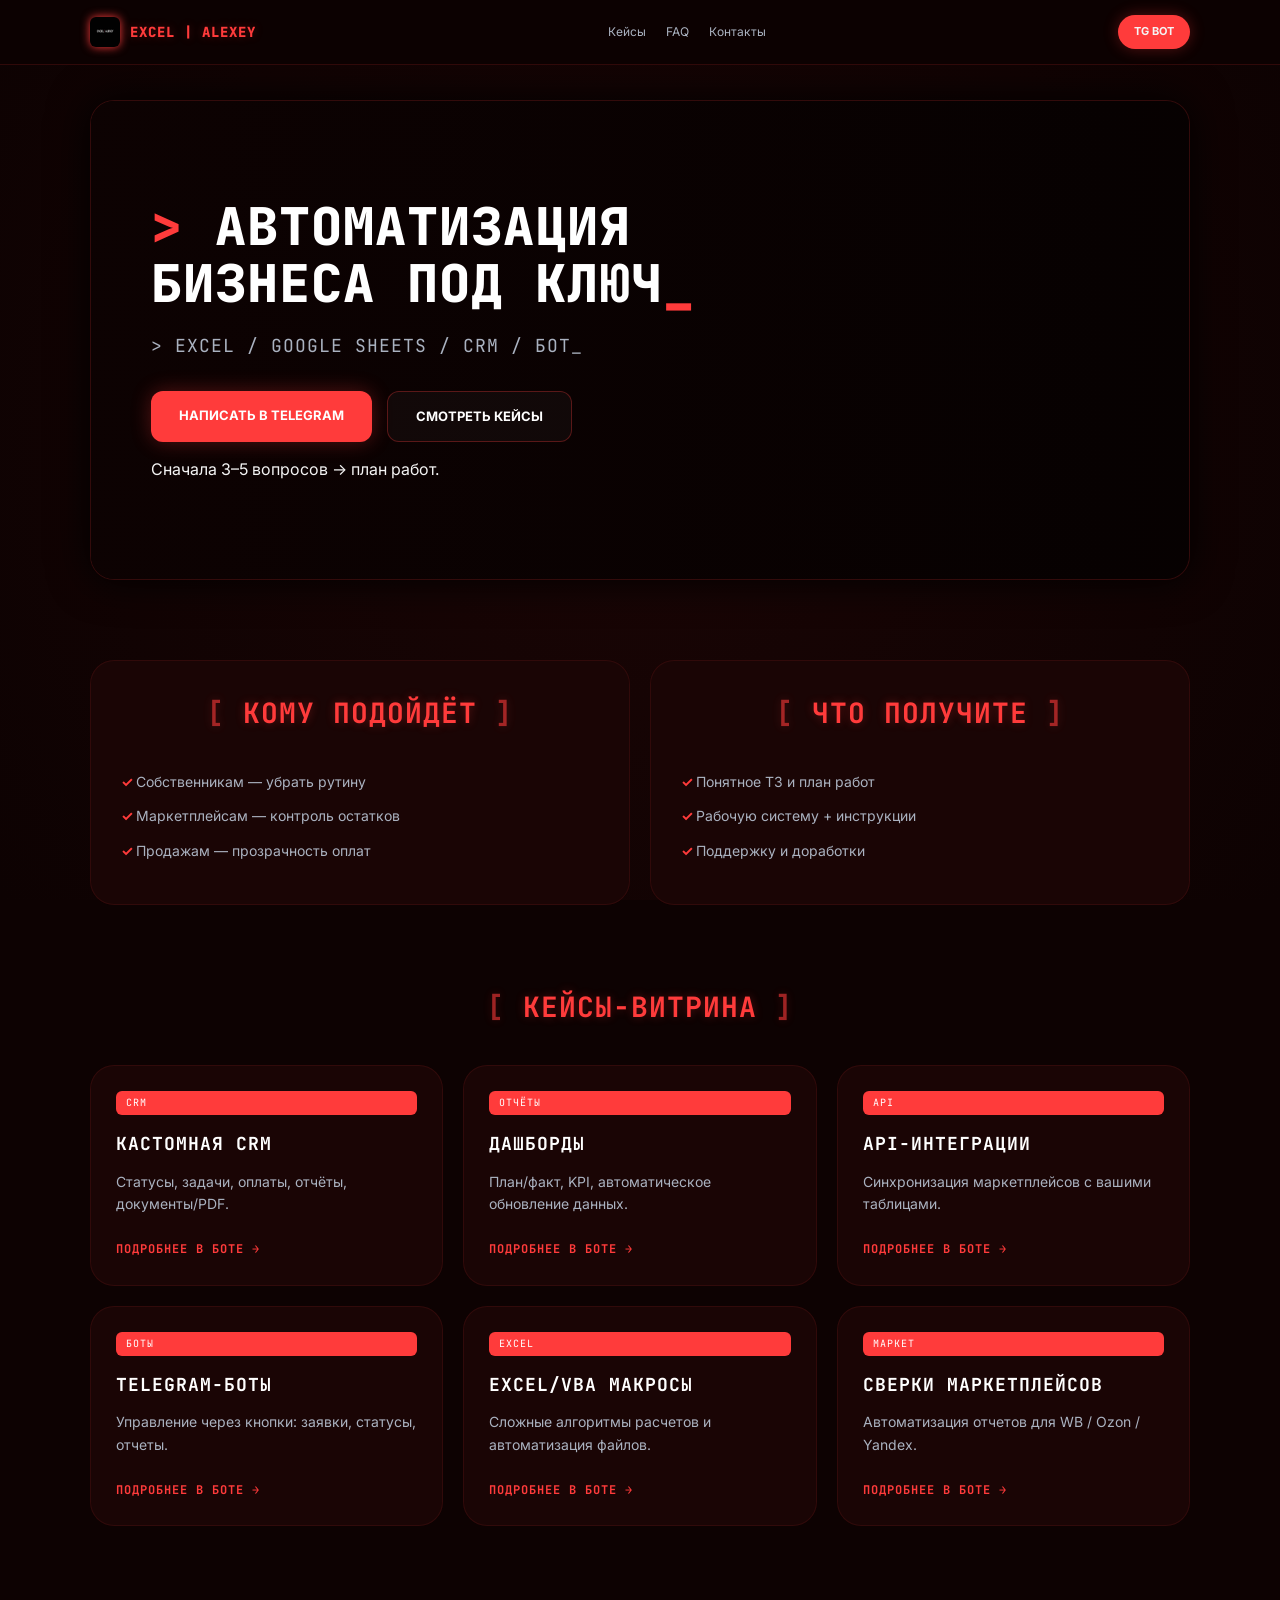
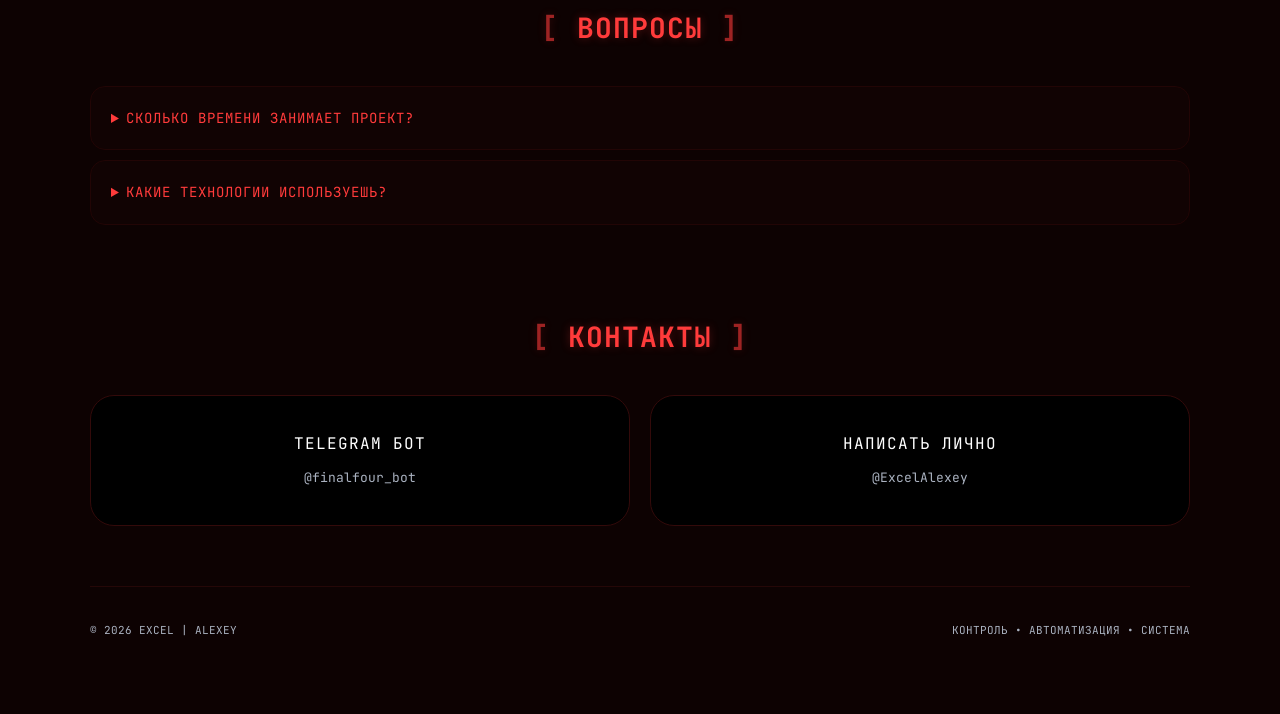
==== commit 1fcb7d47: "Update index.html" ====
--- a/index.html
+++ b/index.html
@@ -16,30 +16,31 @@
     html { scroll-behavior: smooth; }
     body { font-family: 'Inter', sans-serif; color: var(--text); background-color: var(--bg); line-height: 1.6; }
 
-    /* ФОН */
+    /* ФОН С ПУЛЬСАЦИЕЙ */
     body::before {
       content: ""; position: fixed; inset: 0;
       background: radial-gradient(circle at 50% 50%, #1a0505 0%, #0d0202 100%);
-      z-index: -1;
-    }
+      z-index: -1; animation: bgPulse 8s infinite ease-in-out;
+    }
+    @keyframes bgPulse { 0%, 100% { opacity: 0.7; } 50% { opacity: 1; } }
 
     .container { width: min(var(--container), 100% - 40px); margin: 0 auto; }
     a { text-decoration: none; color: inherit; transition: 0.3s; }
 
-    /* ШРИФТЫ */
-    h1, h2, h3, .brand__name, .tag, .linkBtn, .contactK, summary {
+    /* ШРИФТЫ И СКОБКИ */
+    h1, h2, h3, .brand__name, .tag, .linkBtn, .contactK, summary, .heroSubtitle {
       font-family: 'JetBrains Mono', monospace; text-transform: uppercase; letter-spacing: 1px;
     }
 
     /* HEADER */
     .siteHeader {
       position: fixed; top: 0; left: 0; right: 0; z-index: 1000;
-      background: rgba(13, 2, 2, 0.85); backdrop-filter: blur(15px); border-bottom: 1px solid rgba(255, 59, 59, 0.1);
+      background: rgba(13, 2, 2, 0.9); backdrop-filter: blur(15px); border-bottom: 1px solid rgba(255, 59, 59, 0.15);
     }
     .siteHeader__inner { display: flex; align-items: center; justify-content: space-between; padding: 15px 0; }
     .brand { display: flex; align-items: center; gap: 10px; }
     .brand__logo { width: 30px; height: 30px; border-radius: 6px; filter: drop-shadow(0 0 5px var(--accent)); }
-    .brand__name { font-weight: 800; font-size: 14px; color: var(--accent); }
+    .brand__name { font-weight: 800; font-size: 14px; color: var(--accent); text-shadow: 0 0 10px var(--accent-glow); }
 
     .nav { display: flex; gap: 20px; }
     .nav__link { font-size: 12px; color: var(--muted); }
@@ -51,73 +52,90 @@
     main { padding-top: 80px; }
     .heroSection { padding: 20px 0 40px; }
     .heroCard {
-      position: relative; border-radius: var(--r); overflow: hidden; border: 1px solid rgba(255, 59, 59, 0.1);
+      position: relative; border-radius: var(--r); overflow: hidden; border: 1px solid rgba(255, 59, 59, 0.2);
       background: #000; min-height: 480px; display: flex; align-items: center; box-shadow: 0 0 40px rgba(0,0,0,1);
-      animation: pulseCard 4s infinite ease-in-out;
-    }
-    @keyframes pulseCard { 50% { border-color: var(--accent); box-shadow: 0 0 40px rgba(255,59,59,0.15); } }
+      animation: borderGlow 4s infinite ease-in-out;
+    }
+    @keyframes borderGlow { 0%, 100% { border-color: rgba(255, 59, 59, 0.2); } 50% { border-color: var(--accent); box-shadow: 0 0 30px rgba(255, 59, 59, 0.15); } }
 
     .heroVideo { position: absolute; inset: 0; width: 100%; height: 100%; object-fit: cover; opacity: 0.4; filter: sepia(100%) saturate(300%) brightness(30%) hue-rotate(-50deg); }
-    .heroOverlay { position: absolute; inset: 0; background: linear-gradient(90deg, rgba(13,2,2,0.95) 0%, rgba(13,2,2,0.4) 100%); z-index: 2; }
+    .heroOverlay { position: absolute; inset: 0; background: linear-gradient(90deg, rgba(13,2,2,0.98) 0%, rgba(13,2,2,0.5) 100%); z-index: 2; }
     
     .heroContent { position: relative; z-index: 10; padding: 60px; max-width: 850px; }
-    .heroTitle { 
-      font-size: clamp(24px, 5vw, 52px); font-weight: 800; line-height: 1.1; margin-bottom: 20px; 
-      white-space: normal; /* Разрешаем перенос, но управляем символами */
-    }
-    .heroTitle span { white-space: nowrap; } /* Чтобы "> " не отрывалось */
-    
-    .heroSubtitle { font-size: clamp(14px, 2vw, 18px); color: var(--muted); margin-bottom: 30px; font-family: 'JetBrains Mono', monospace; }
+    
+    /* АНИМАЦИЯ ТЕРМИНАЛА В HERO */
+    .heroTitle { font-size: clamp(24px, 5vw, 52px); font-weight: 800; line-height: 1.1; margin-bottom: 20px; color: #fff; }
+    .heroTitle::before { content: "> "; color: var(--accent); }
+    .heroTitle::after { content: "_"; color: var(--accent); animation: cursorBlink 1s infinite; }
+    @keyframes cursorBlink { 0%, 100% { opacity: 1; } 50% { opacity: 0; } }
+    
+    .heroSubtitle { font-size: clamp(14px, 2vw, 18px); color: var(--muted); margin-bottom: 30px; }
     .heroCtaRow { display: flex; gap: 15px; margin-bottom: 15px; flex-wrap: wrap; }
     
-    .btn { display: inline-flex; padding: 14px 28px; border-radius: 12px; font-weight: 700; text-transform: uppercase; font-size: 13px; transition: 0.3s; justify-content: center; }
+    .btn { display: inline-flex; padding: 14px 28px; border-radius: 12px; font-weight: 700; text-transform: uppercase; font-size: 13px; transition: 0.3s; justify-content: center; border: none; cursor: pointer; }
     .btn--primary { background: var(--accent); color: #fff; box-shadow: 0 0 20px var(--accent-glow); }
-    .btn--ghost { border: 1px solid #4d1010; background: rgba(255,255,255,0.03); }
-
-    /* КАРТОЧКИ */
+    .btn--primary:hover { transform: translateY(-3px); box-shadow: 0 0 35px var(--accent); }
+    .btn--ghost { border: 1px solid rgba(255,59,59,0.3); background: rgba(255,255,255,0.03); color: #fff; }
+    .btn--ghost:hover { border-color: var(--accent); background: rgba(255,59,59,0.1); }
+
+    /* ЗАГОЛОВКИ СЕКЦИЙ СО СКОБКАМИ */
+    .h2 { font-size: clamp(20px, 4vw, 28px); font-weight: 700; color: var(--accent); margin-bottom: 35px; text-align: center; text-shadow: 0 0 10px var(--accent-glow); }
+    .h2::before { content: "[ "; opacity: 0.6; }
+    .h2::after { content: " ]"; opacity: 0.6; }
+
+    /* КАРТОЧКИ И ПАНЕЛИ */
     .section { padding: 40px 0; }
-    .h2 { font-size: clamp(22px, 4vw, 28px); font-weight: 700; color: var(--accent); margin-bottom: 30px; text-align: center; white-space: nowrap; }
-    
     .grid2 { display: grid; grid-template-columns: 1fr 1fr; gap: 20px; }
-    .panel { background: var(--card); padding: 25px; border-radius: var(--r); border: 1px solid rgba(255,59,59,0.1); }
-    .ul li { margin-bottom: 10px; font-size: 14px; color: var(--muted); list-style: none; }
-    .ul li::before { content: "✓ "; color: var(--accent); }
+    .panel { background: var(--card); padding: 30px; border-radius: var(--r); border: 1px solid rgba(255,59,59,0.1); backdrop-filter: blur(10px); }
+    .ul li { margin-bottom: 12px; font-size: 14px; color: var(--muted); list-style: none; }
+    .ul li::before { content: "✓ "; color: var(--accent); font-weight: bold; }
 
     .cards3 { display: grid; grid-template-columns: repeat(auto-fill, minmax(300px, 1fr)); gap: 20px; }
-    .card { background: var(--card); padding: 25px; border-radius: var(--r); border: 1px solid rgba(255,59,59,0.1); transition: 0.4s; }
+    .card { background: var(--card); padding: 25px; border-radius: var(--r); border: 1px solid rgba(255,59,59,0.1); display: flex; flex-direction: column; transition: 0.4s; }
     .card:hover { border-color: var(--accent); transform: translateY(-8px); box-shadow: 0 10px 30px rgba(255,59,59,0.1); }
     
-    .tag { background: var(--accent); font-size: 10px; padding: 4px 10px; border-radius: 6px; margin-bottom: 15px; display: inline-block; }
-    .h3 { font-size: 17px; margin-bottom: 10px; }
-    .p { font-size: 13px; color: var(--muted); margin-bottom: 20px; }
+    .tag { background: var(--accent); font-size: 10px; padding: 4px 10px; border-radius: 6px; margin-bottom: 15px; display: inline-block; color: #fff; }
+    .h3 { font-size: 18px; margin-bottom: 12px; color: #fff; }
+    .p { font-size: 14px; color: var(--muted); margin-bottom: 25px; flex-grow: 1; }
+    .linkBtn { font-size: 12px; color: var(--accent); font-weight: 700; }
+    .linkBtn:hover { text-shadow: 0 0 10px var(--accent); }
 
     /* FAQ */
-    .faqItem { background: #110303; border: 1px solid #220505; border-radius: 15px; margin-bottom: 10px; padding: 15px; }
-    summary { font-size: 14px; cursor: pointer; color: var(--accent); }
+    .faqItem { background: #110303; border: 1px solid #220505; border-radius: 15px; margin-bottom: 10px; padding: 20px; }
+    summary { font-size: 14px; cursor: pointer; color: var(--accent); outline: none; }
+    .faqBody { padding-top: 15px; color: var(--muted); font-size: 14px; }
 
     /* CONTACTS */
     .contactsGrid { display: grid; grid-template-columns: 1fr 1fr; gap: 20px; }
-    .contactCard { background: #000; border: 1px solid #330a0a; padding: 30px; border-radius: var(--r); text-align: center; }
-
-    .footer { margin-top: 60px; padding: 30px 0; border-top: 1px solid rgba(255,59,59,0.1); display: flex; justify-content: space-between; font-size: 11px; color: var(--muted); font-family: 'JetBrains Mono', monospace; }
+    .contactCard { background: #000; border: 1px solid #330a0a; padding: 35px; border-radius: var(--r); text-align: center; transition: 0.4s; display: block; }
+    .contactCard:hover { border-color: var(--accent); box-shadow: 0 0 30px var(--accent-glow); }
+    .contactK { display: block; font-size: 16px; color: #fff; margin-bottom: 8px; }
+    .contactV { font-family: 'JetBrains Mono', monospace; color: var(--muted); font-size: 13px; }
+
+    .footer { 
+      margin-top: 60px; padding: 35px 0; border-top: 1px solid rgba(255,59,59,0.1); 
+      display: flex; justify-content: space-between; font-size: 11px; color: var(--muted); 
+      font-family: 'JetBrains Mono', monospace; 
+    }
 
     /* МОБИЛЬНАЯ АДАПТАЦИЯ */
     @media (max-width: 820px) {
       .nav { display: none; }
-      .heroCard { aspect-ratio: 9 / 16; min-height: 500px; }
-      .heroOverlay { background: linear-gradient(180deg, rgba(13,2,2,0.6) 0%, rgba(13,2,2,0.95) 100%); }
-      .heroContent { padding: 30px; text-align: center; justify-content: flex-end; padding-bottom: 40px; width: 100%; }
+      .heroCard { aspect-ratio: 9 / 16; min-height: 520px; }
+      .heroOverlay { background: linear-gradient(180deg, rgba(13,2,2,0.7) 0%, rgba(13,2,2,0.98) 100%); }
+      .heroContent { padding: 30px; text-align: center; justify-content: flex-end; padding-bottom: 50px; width: 100%; }
       .heroCtaRow { justify-content: center; }
       .btn { width: 100%; }
       
       .grid2, .contactsGrid { grid-template-columns: 1fr; }
       .panel { text-align: center; }
-      .ul li { text-align: left; display: inline-block; width: 100%; }
+      .ul li { text-align: left; }
 
       .card { text-align: center; }
-      .h2 { font-size: 20px; letter-spacing: 0; }
+      .h2 { white-space: normal; } /* Позволяем перенос заголовка на мобилках */
+      .h2::before, .h2::after { opacity: 0.3; }
       
-      .footer { flex-direction: column; gap: 10px; text-align: center; }
+      .footer { flex-direction: column; gap: 15px; text-align: center; }
     }
   </style>
 </head>
@@ -126,7 +144,7 @@
   <header class="siteHeader">
     <div class="container siteHeader__inner">
       <a class="brand" href="#top">
-        <img class="brand__logo" src="/Logo.png" alt="L" />
+        <img class="brand__logo" src="/Logo.png" alt="Logo" />
         <span class="brand__name">EXCEL | ALEXEY</span>
       </a>
       <nav class="nav">
@@ -145,8 +163,8 @@
           <video class="heroVideo" autoplay muted loop playsinline><source src="/hero-desktop.mp4" type="video/mp4"></video>
           <div class="heroOverlay"></div>
           <div class="heroContent">
-            <h1 class="heroTitle"><span>> Автоматизация</span> бизнеса под ключ_</h1>
-            <p class="heroSubtitle">Excel / Google Sheets / CRM / Бот</p>
+            <h1 class="heroTitle">Автоматизация бизнеса под ключ</h1>
+            <p class="heroSubtitle">> Excel / Google Sheets / CRM / Бот_</p>
             <div class="heroCtaRow">
               <a class="btn btn--primary" href="https://t.me/finalfour_bot">Написать в Telegram</a>
               <a class="btn btn--ghost" href="#cases">Смотреть кейсы</a>
@@ -185,39 +203,55 @@
           <article class="card">
             <div class="tag">CRM</div>
             <h3 class="h3">Кастомная CRM</h3>
-            <p class="p">Статусы, задачи, оплаты, отчёты, документы.</p>
-            <a class="linkBtn" href="https://t.me/finalfour_bot?start=case_crm">Подробнее →</a>
+            <p class="p">Статусы, задачи, оплаты, отчёты, документы/PDF.</p>
+            <a class="linkBtn" href="https://t.me/finalfour_bot?start=case_crm">Подробнее в боте →</a>
           </article>
           <article class="card">
             <div class="tag">ОТЧЁТЫ</div>
             <h3 class="h3">Дашборды</h3>
-            <p class="p">План/факт, KPI, автоматическое обновление.</p>
-            <a class="linkBtn" href="https://t.me/finalfour_bot?start=case_reports">Подробнее →</a>
+            <p class="p">План/факт, KPI, автоматическое обновление данных.</p>
+            <a class="linkBtn" href="https://t.me/finalfour_bot?start=case_reports">Подробнее в боте →</a>
           </article>
           <article class="card">
             <div class="tag">API</div>
             <h3 class="h3">API-интеграции</h3>
-            <p class="p">Синхронизация маркетплейсов с таблицами.</p>
-            <a class="linkBtn" href="https://t.me/finalfour_bot?start=case_api">Подробнее →</a>
+            <p class="p">Синхронизация маркетплейсов с вашими таблицами.</p>
+            <a class="linkBtn" href="https://t.me/finalfour_bot?start=case_api">Подробнее в боте →</a>
           </article>
           <article class="card">
             <div class="tag">БОТЫ</div>
             <h3 class="h3">Telegram-боты</h3>
-            <p class="p">Кнопки вместо команд: заявки, уведомления.</p>
-            <a class="linkBtn" href="https://t.me/finalfour_bot?start=case_bots">Подробнее →</a>
+            <p class="p">Управление через кнопки: заявки, статусы, отчеты.</p>
+            <a class="linkBtn" href="https://t.me/finalfour_bot?start=case_bots">Подробнее в боте →</a>
           </article>
           <article class="card">
             <div class="tag">EXCEL</div>
             <h3 class="h3">Excel/VBA макросы</h3>
-            <p class="p">Сложные расчёты и снижение ошибок данных.</p>
-            <a class="linkBtn" href="https://t.me/finalfour_bot?start=case_excelvba">Подробнее →</a>
+            <p class="p">Сложные алгоритмы расчетов и автоматизация файлов.</p>
+            <a class="linkBtn" href="https://t.me/finalfour_bot?start=case_excelvba">Подробнее в боте →</a>
           </article>
           <article class="card">
             <div class="tag">МАРКЕТ</div>
             <h3 class="h3">Сверки маркетплейсов</h3>
-            <p class="p">Автоматизация отчетов для WB/Ozon/Yandex.</p>
-            <a class="linkBtn" href="https://t.me/finalfour_bot?start=case_market">Подробнее →</a>
-          </article>
+            <p class="p">Автоматизация отчетов для WB / Ozon / Yandex.</p>
+            <a class="linkBtn" href="https://t.me/finalfour_bot?start=case_market">Подробнее в боте →</a>
+          </article>
+        </div>
+      </div>
+    </section>
+
+    <section id="faq" class="section">
+      <div class="container">
+        <h2 class="h2">Вопросы</h2>
+        <div class="faq">
+          <details class="faqItem">
+            <summary>Сколько времени занимает проект?</summary>
+            <div class="faqBody"><p>Прототип 1–3 дня, готовый проект 1–2 недели.</p></div>
+          </details>
+          <details class="faqItem">
+            <summary>Какие технологии используешь?</summary>
+            <div class="faqBody"><p>Python, Google Apps Script, VBA, SQL, API.</p></div>
+          </details>
         </div>
       </div>
     </section>
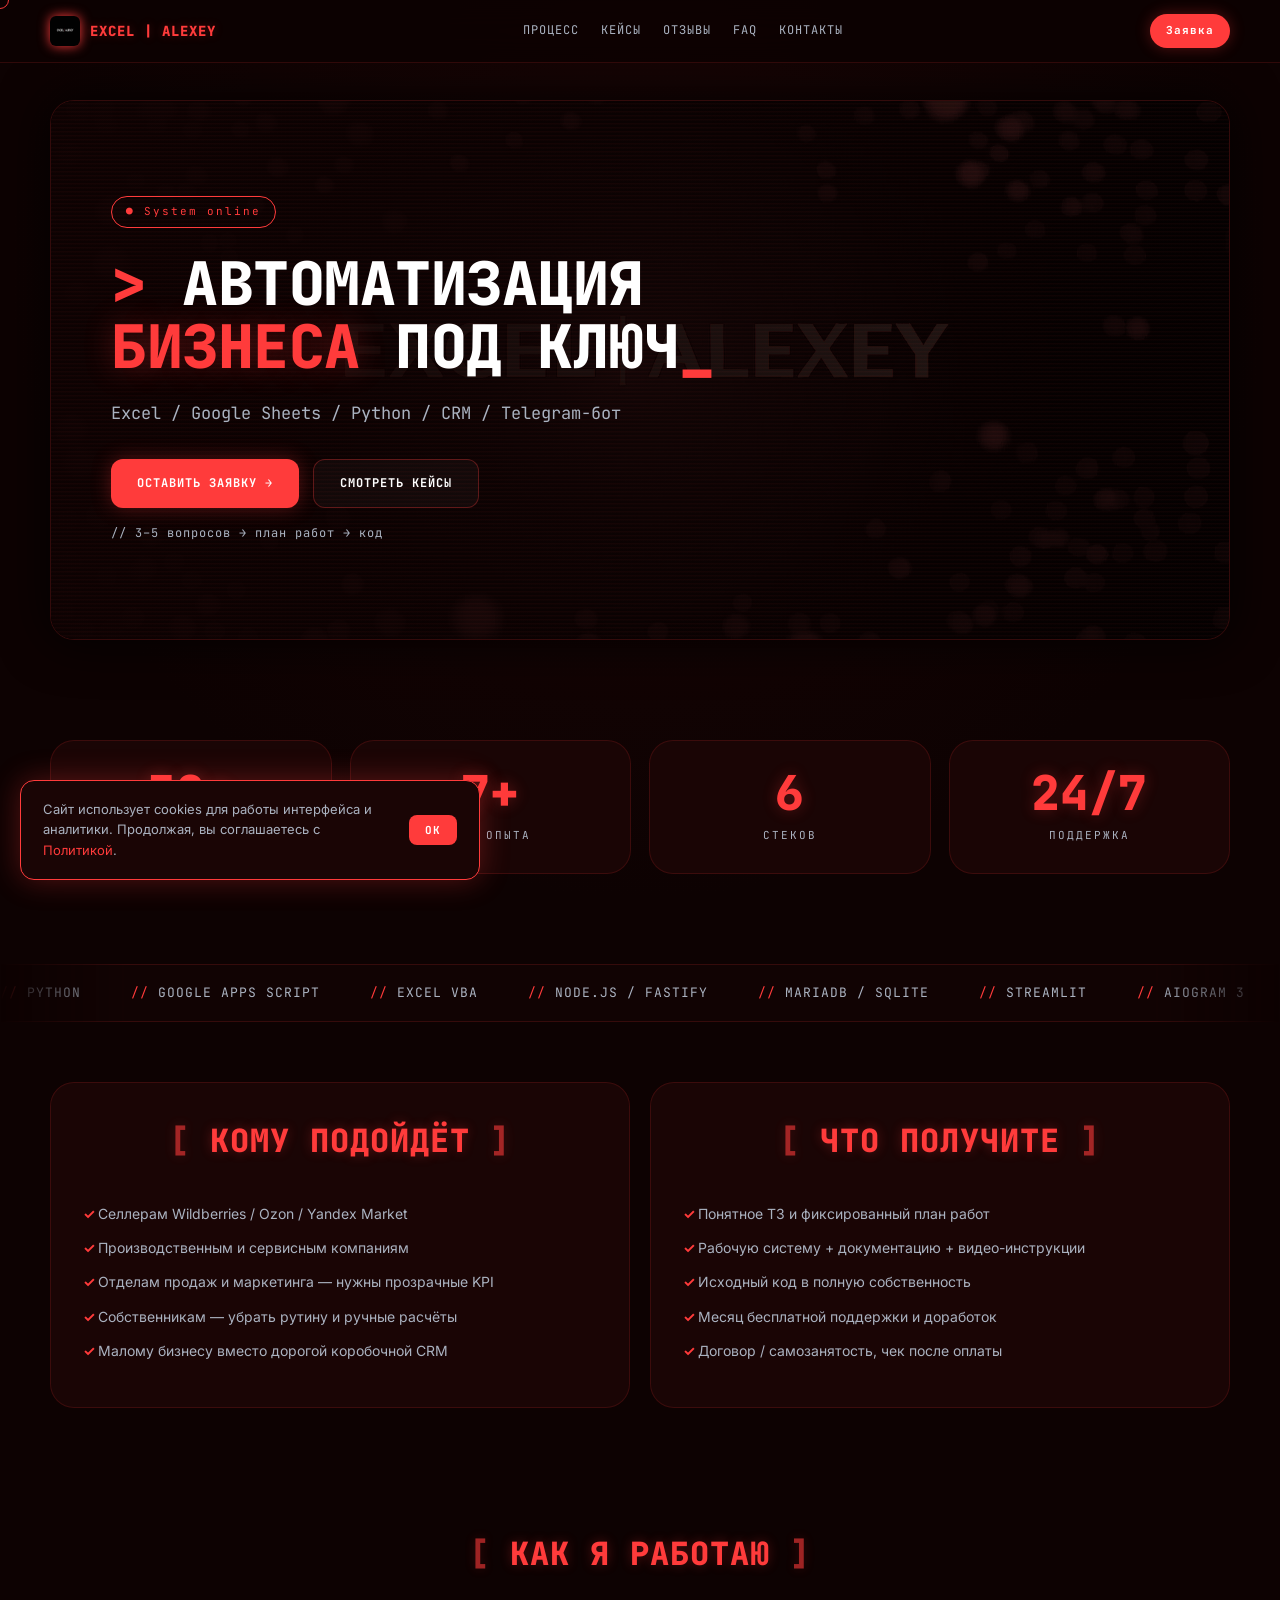
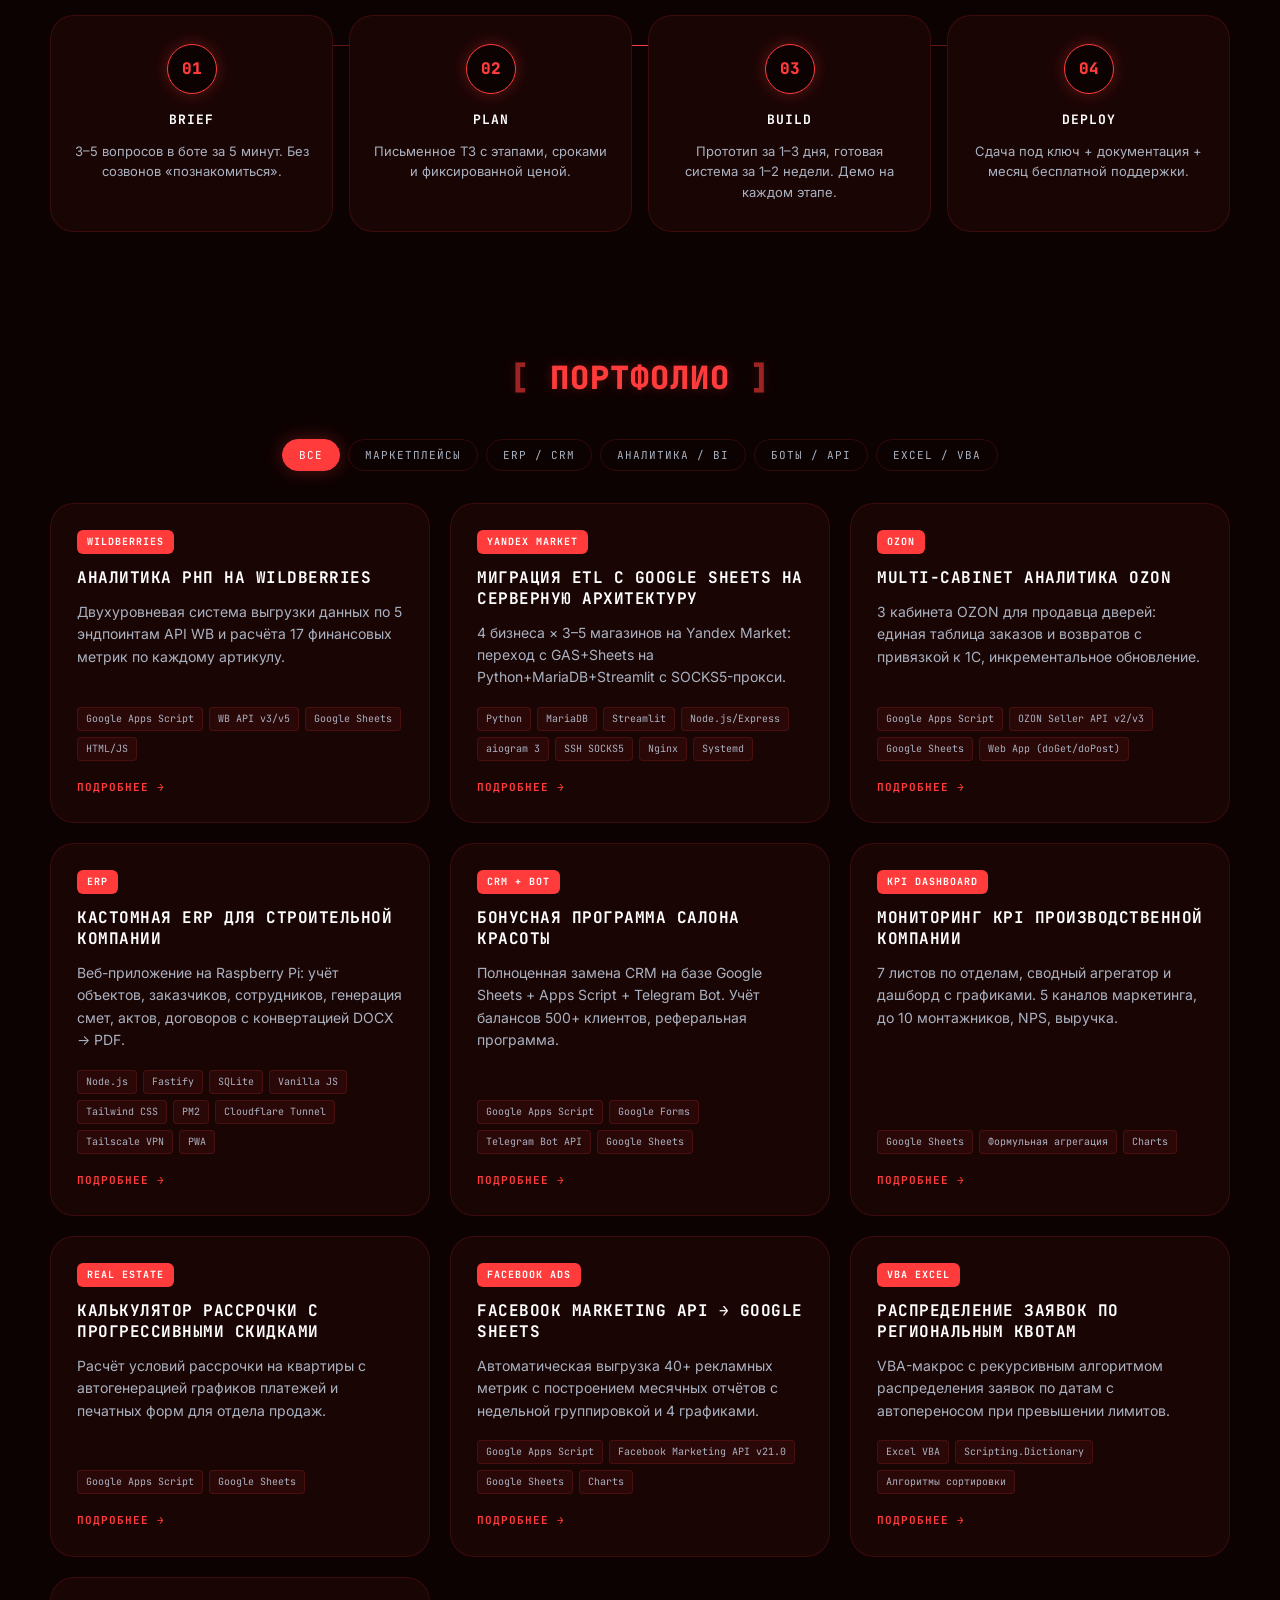
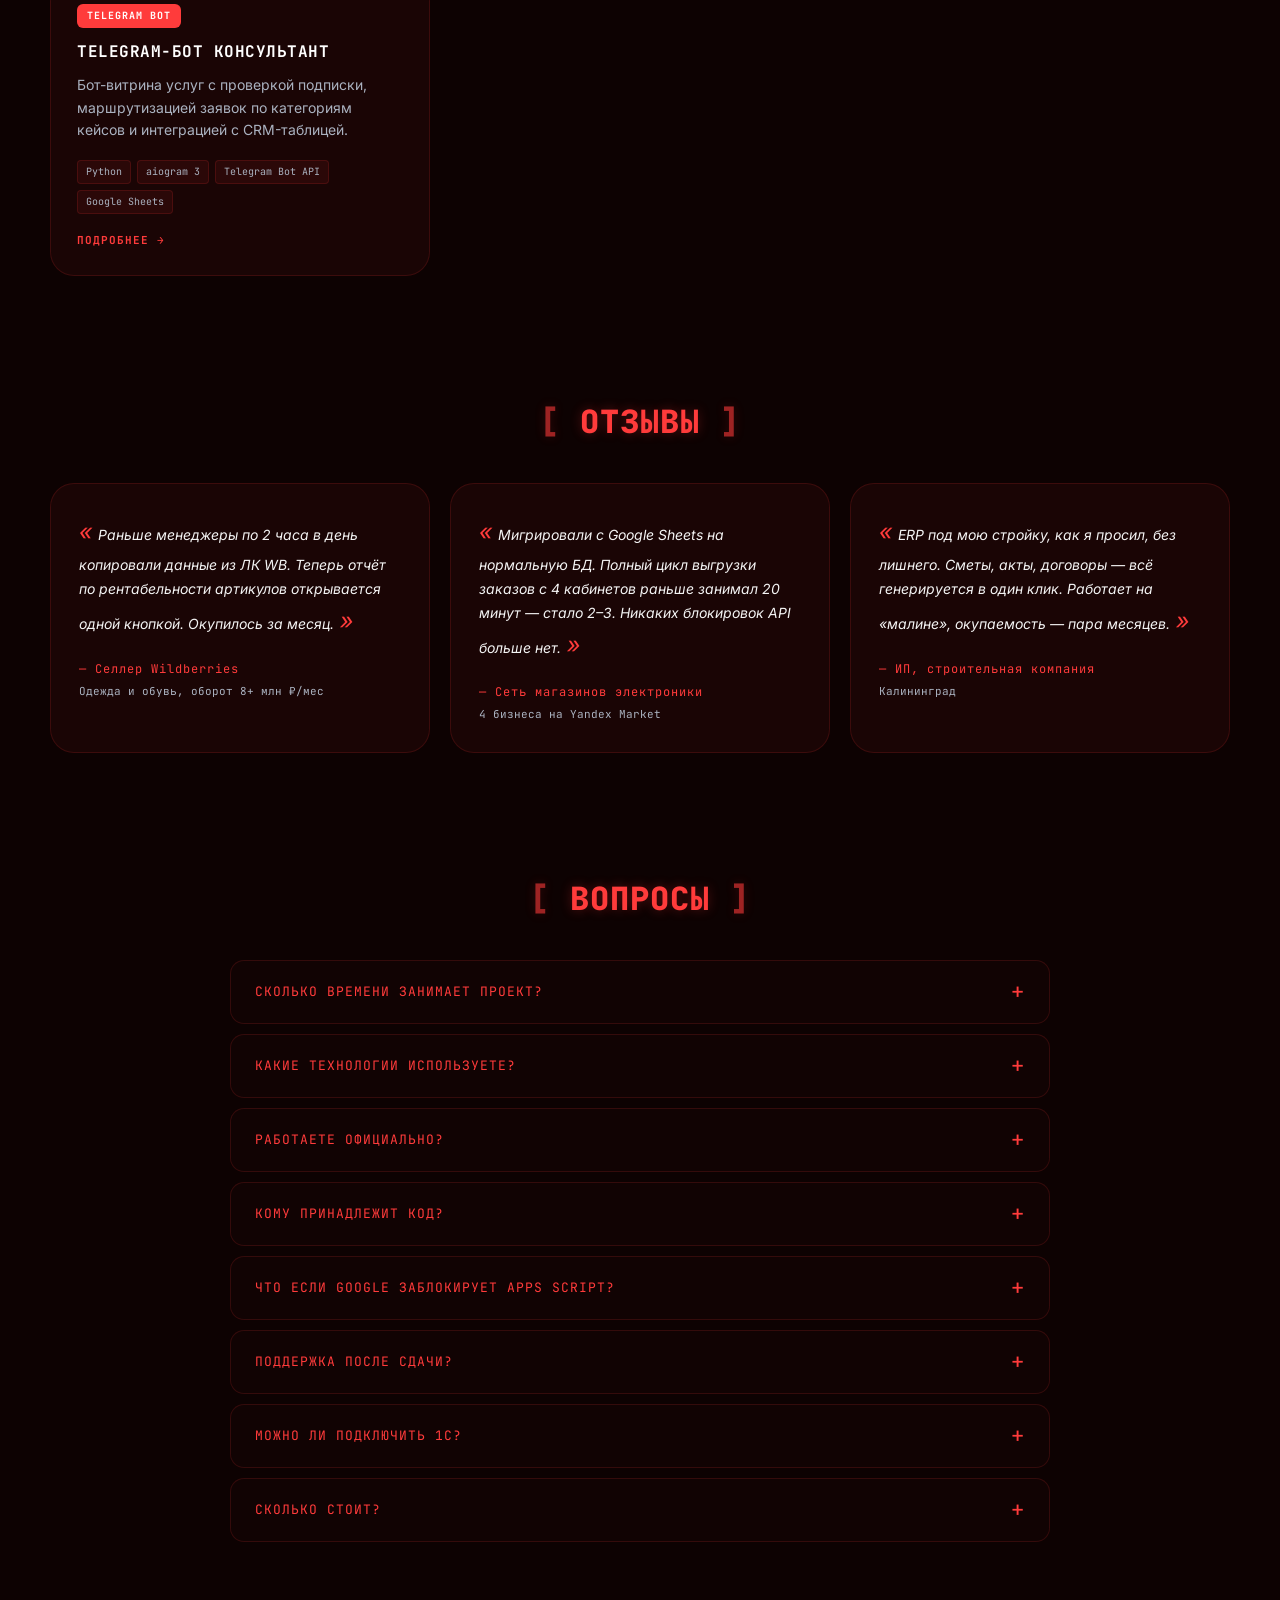
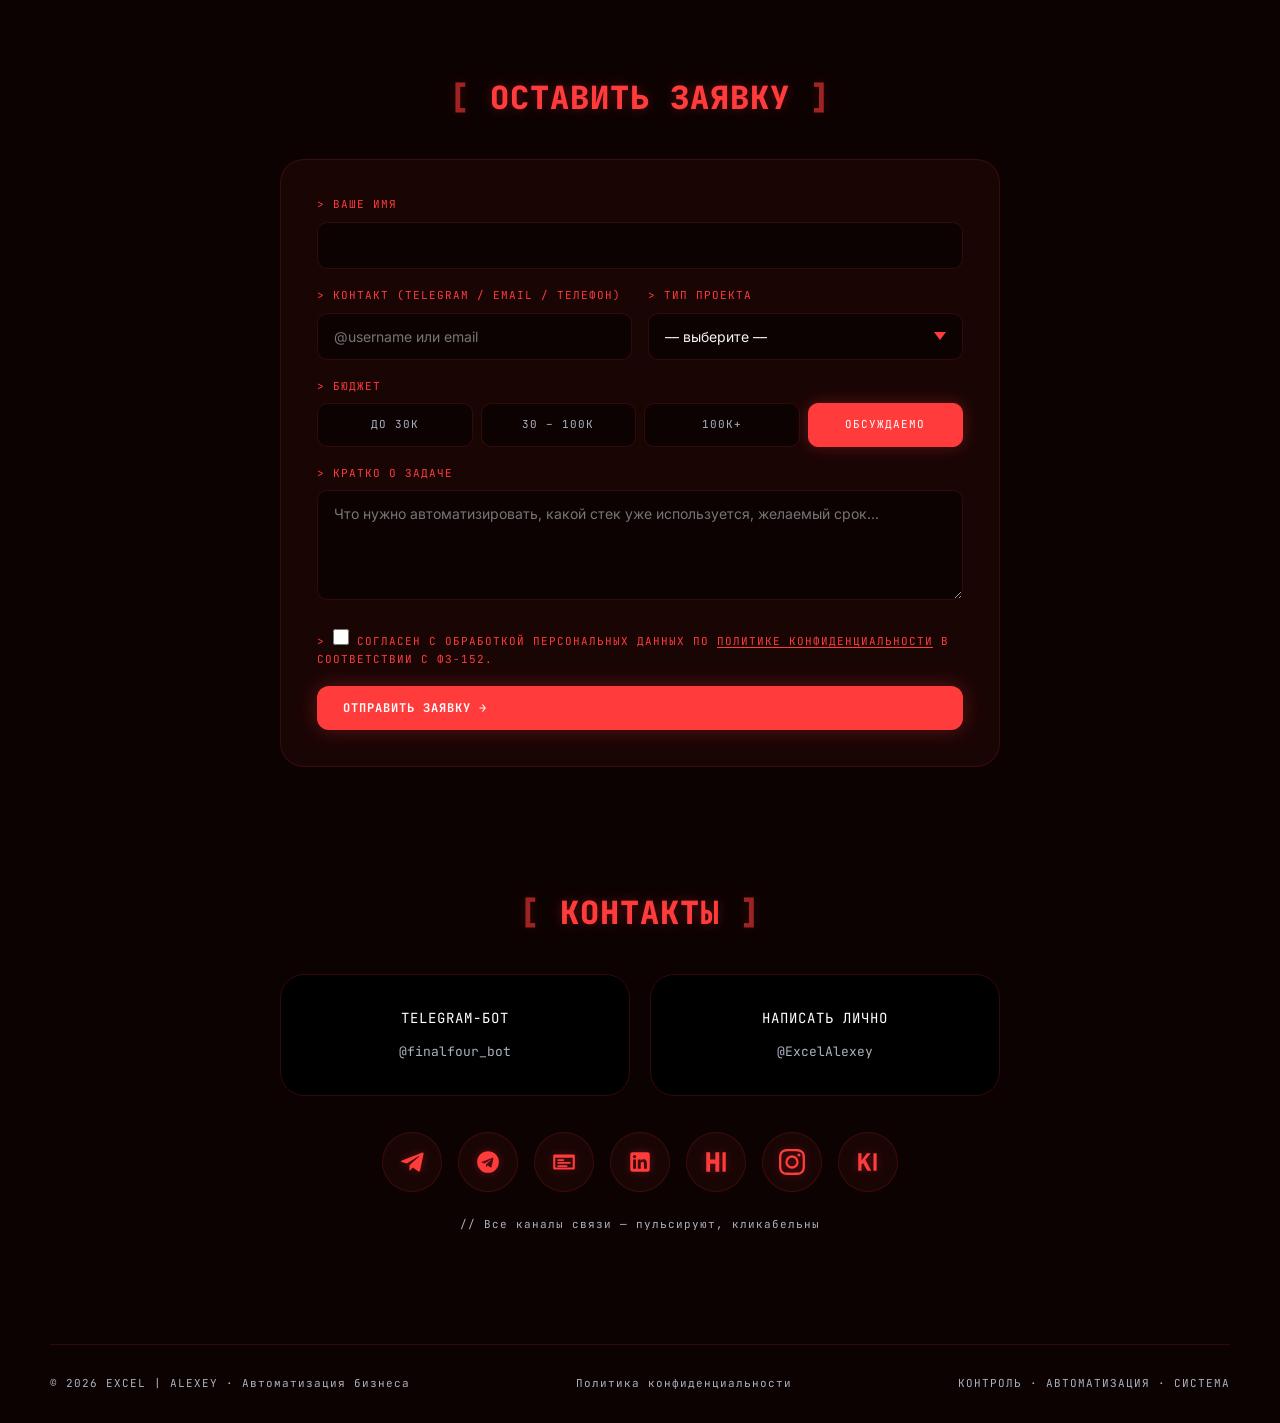
==== commit 1396e77a: "Add files via upload" ====
--- a/index.html
+++ b/index.html
@@ -1,282 +1,1242 @@
-<!DOCTYPE html>
-<html lang="ru">
-<head>
-  <meta charset="utf-8" />
-  <meta name="viewport" content="width=device-width, initial-scale=1.0" />
-  <title>EXCEL | ALEXEY — Автоматизация бизнеса</title>
-  <link href="https://fonts.googleapis.com/css2?family=Inter:wght@300;400;700;800&family=JetBrains+Mono:wght@400;700&display=swap" rel="stylesheet">
-  
-  <style>
-    :root {
-      --bg: #0d0202; --card: #1a0505; --accent: #ff3b3b; --accent-glow: rgba(255, 59, 59, 0.3);
-      --text: #f4f4f4; --muted: #aab2c0; --container: 1100px; --r: 24px;
-    }
-
-    * { box-sizing: border-box; margin: 0; padding: 0; }
-    html { scroll-behavior: smooth; }
-    body { font-family: 'Inter', sans-serif; color: var(--text); background-color: var(--bg); line-height: 1.6; }
-
-    /* ФОН С ПУЛЬСАЦИЕЙ */
-    body::before {
-      content: ""; position: fixed; inset: 0;
-      background: radial-gradient(circle at 50% 50%, #1a0505 0%, #0d0202 100%);
-      z-index: -1; animation: bgPulse 8s infinite ease-in-out;
-    }
-    @keyframes bgPulse { 0%, 100% { opacity: 0.7; } 50% { opacity: 1; } }
-
-    .container { width: min(var(--container), 100% - 40px); margin: 0 auto; }
-    a { text-decoration: none; color: inherit; transition: 0.3s; }
-
-    /* ШРИФТЫ И СКОБКИ */
-    h1, h2, h3, .brand__name, .tag, .linkBtn, .contactK, summary, .heroSubtitle {
-      font-family: 'JetBrains Mono', monospace; text-transform: uppercase; letter-spacing: 1px;
-    }
-
-    /* HEADER */
-    .siteHeader {
-      position: fixed; top: 0; left: 0; right: 0; z-index: 1000;
-      background: rgba(13, 2, 2, 0.9); backdrop-filter: blur(15px); border-bottom: 1px solid rgba(255, 59, 59, 0.15);
-    }
-    .siteHeader__inner { display: flex; align-items: center; justify-content: space-between; padding: 15px 0; }
-    .brand { display: flex; align-items: center; gap: 10px; }
-    .brand__logo { width: 30px; height: 30px; border-radius: 6px; filter: drop-shadow(0 0 5px var(--accent)); }
-    .brand__name { font-weight: 800; font-size: 14px; color: var(--accent); text-shadow: 0 0 10px var(--accent-glow); }
-
-    .nav { display: flex; gap: 20px; }
-    .nav__link { font-size: 12px; color: var(--muted); }
-    .nav__link:hover { color: var(--accent); text-shadow: 0 0 8px var(--accent); }
-
-    .headerCta { padding: 8px 16px; background: var(--accent); border-radius: 50px; font-size: 11px; font-weight: 700; box-shadow: 0 0 15px var(--accent-glow); }
-
-    /* HERO */
-    main { padding-top: 80px; }
-    .heroSection { padding: 20px 0 40px; }
-    .heroCard {
-      position: relative; border-radius: var(--r); overflow: hidden; border: 1px solid rgba(255, 59, 59, 0.2);
-      background: #000; min-height: 480px; display: flex; align-items: center; box-shadow: 0 0 40px rgba(0,0,0,1);
-      animation: borderGlow 4s infinite ease-in-out;
-    }
-    @keyframes borderGlow { 0%, 100% { border-color: rgba(255, 59, 59, 0.2); } 50% { border-color: var(--accent); box-shadow: 0 0 30px rgba(255, 59, 59, 0.15); } }
-
-    .heroVideo { position: absolute; inset: 0; width: 100%; height: 100%; object-fit: cover; opacity: 0.4; filter: sepia(100%) saturate(300%) brightness(30%) hue-rotate(-50deg); }
-    .heroOverlay { position: absolute; inset: 0; background: linear-gradient(90deg, rgba(13,2,2,0.98) 0%, rgba(13,2,2,0.5) 100%); z-index: 2; }
-    
-    .heroContent { position: relative; z-index: 10; padding: 60px; max-width: 850px; }
-    
-    /* АНИМАЦИЯ ТЕРМИНАЛА В HERO */
-    .heroTitle { font-size: clamp(24px, 5vw, 52px); font-weight: 800; line-height: 1.1; margin-bottom: 20px; color: #fff; }
-    .heroTitle::before { content: "> "; color: var(--accent); }
-    .heroTitle::after { content: "_"; color: var(--accent); animation: cursorBlink 1s infinite; }
-    @keyframes cursorBlink { 0%, 100% { opacity: 1; } 50% { opacity: 0; } }
-    
-    .heroSubtitle { font-size: clamp(14px, 2vw, 18px); color: var(--muted); margin-bottom: 30px; }
-    .heroCtaRow { display: flex; gap: 15px; margin-bottom: 15px; flex-wrap: wrap; }
-    
-    .btn { display: inline-flex; padding: 14px 28px; border-radius: 12px; font-weight: 700; text-transform: uppercase; font-size: 13px; transition: 0.3s; justify-content: center; border: none; cursor: pointer; }
-    .btn--primary { background: var(--accent); color: #fff; box-shadow: 0 0 20px var(--accent-glow); }
-    .btn--primary:hover { transform: translateY(-3px); box-shadow: 0 0 35px var(--accent); }
-    .btn--ghost { border: 1px solid rgba(255,59,59,0.3); background: rgba(255,255,255,0.03); color: #fff; }
-    .btn--ghost:hover { border-color: var(--accent); background: rgba(255,59,59,0.1); }
-
-    /* ЗАГОЛОВКИ СЕКЦИЙ СО СКОБКАМИ */
-    .h2 { font-size: clamp(20px, 4vw, 28px); font-weight: 700; color: var(--accent); margin-bottom: 35px; text-align: center; text-shadow: 0 0 10px var(--accent-glow); }
-    .h2::before { content: "[ "; opacity: 0.6; }
-    .h2::after { content: " ]"; opacity: 0.6; }
-
-    /* КАРТОЧКИ И ПАНЕЛИ */
-    .section { padding: 40px 0; }
-    .grid2 { display: grid; grid-template-columns: 1fr 1fr; gap: 20px; }
-    .panel { background: var(--card); padding: 30px; border-radius: var(--r); border: 1px solid rgba(255,59,59,0.1); backdrop-filter: blur(10px); }
-    .ul li { margin-bottom: 12px; font-size: 14px; color: var(--muted); list-style: none; }
-    .ul li::before { content: "✓ "; color: var(--accent); font-weight: bold; }
-
-    .cards3 { display: grid; grid-template-columns: repeat(auto-fill, minmax(300px, 1fr)); gap: 20px; }
-    .card { background: var(--card); padding: 25px; border-radius: var(--r); border: 1px solid rgba(255,59,59,0.1); display: flex; flex-direction: column; transition: 0.4s; }
-    .card:hover { border-color: var(--accent); transform: translateY(-8px); box-shadow: 0 10px 30px rgba(255,59,59,0.1); }
-    
-    .tag { background: var(--accent); font-size: 10px; padding: 4px 10px; border-radius: 6px; margin-bottom: 15px; display: inline-block; color: #fff; }
-    .h3 { font-size: 18px; margin-bottom: 12px; color: #fff; }
-    .p { font-size: 14px; color: var(--muted); margin-bottom: 25px; flex-grow: 1; }
-    .linkBtn { font-size: 12px; color: var(--accent); font-weight: 700; }
-    .linkBtn:hover { text-shadow: 0 0 10px var(--accent); }
-
-    /* FAQ */
-    .faqItem { background: #110303; border: 1px solid #220505; border-radius: 15px; margin-bottom: 10px; padding: 20px; }
-    summary { font-size: 14px; cursor: pointer; color: var(--accent); outline: none; }
-    .faqBody { padding-top: 15px; color: var(--muted); font-size: 14px; }
-
-    /* CONTACTS */
-    .contactsGrid { display: grid; grid-template-columns: 1fr 1fr; gap: 20px; }
-    .contactCard { background: #000; border: 1px solid #330a0a; padding: 35px; border-radius: var(--r); text-align: center; transition: 0.4s; display: block; }
-    .contactCard:hover { border-color: var(--accent); box-shadow: 0 0 30px var(--accent-glow); }
-    .contactK { display: block; font-size: 16px; color: #fff; margin-bottom: 8px; }
-    .contactV { font-family: 'JetBrains Mono', monospace; color: var(--muted); font-size: 13px; }
-
-    .footer { 
-      margin-top: 60px; padding: 35px 0; border-top: 1px solid rgba(255,59,59,0.1); 
-      display: flex; justify-content: space-between; font-size: 11px; color: var(--muted); 
-      font-family: 'JetBrains Mono', monospace; 
-    }
-
-    /* МОБИЛЬНАЯ АДАПТАЦИЯ */
-    @media (max-width: 820px) {
-      .nav { display: none; }
-      .heroCard { aspect-ratio: 9 / 16; min-height: 520px; }
-      .heroOverlay { background: linear-gradient(180deg, rgba(13,2,2,0.7) 0%, rgba(13,2,2,0.98) 100%); }
-      .heroContent { padding: 30px; text-align: center; justify-content: flex-end; padding-bottom: 50px; width: 100%; }
-      .heroCtaRow { justify-content: center; }
-      .btn { width: 100%; }
-      
-      .grid2, .contactsGrid { grid-template-columns: 1fr; }
-      .panel { text-align: center; }
-      .ul li { text-align: left; }
-
-      .card { text-align: center; }
-      .h2 { white-space: normal; } /* Позволяем перенос заголовка на мобилках */
-      .h2::before, .h2::after { opacity: 0.3; }
-      
-      .footer { flex-direction: column; gap: 15px; text-align: center; }
-    }
-  </style>
-</head>
-
-<body>
-  <header class="siteHeader">
-    <div class="container siteHeader__inner">
-      <a class="brand" href="#top">
-        <img class="brand__logo" src="/Logo.png" alt="Logo" />
-        <span class="brand__name">EXCEL | ALEXEY</span>
-      </a>
-      <nav class="nav">
-        <a class="nav__link" href="#cases">Кейсы</a>
-        <a class="nav__link" href="#faq">FAQ</a>
-        <a class="nav__link" href="#contacts">Контакты</a>
-      </nav>
-      <a class="headerCta" href="https://t.me/finalfour_bot" target="_blank">TG BOT</a>
-    </div>
-  </header>
-
-  <main id="top">
-    <section class="heroSection">
-      <div class="container">
-        <div class="heroCard">
-          <video class="heroVideo" autoplay muted loop playsinline><source src="/hero-desktop.mp4" type="video/mp4"></video>
-          <div class="heroOverlay"></div>
-          <div class="heroContent">
-            <h1 class="heroTitle">Автоматизация бизнеса под ключ</h1>
-            <p class="heroSubtitle">> Excel / Google Sheets / CRM / Бот_</p>
-            <div class="heroCtaRow">
-              <a class="btn btn--primary" href="https://t.me/finalfour_bot">Написать в Telegram</a>
-              <a class="btn btn--ghost" href="#cases">Смотреть кейсы</a>
-            </div>
-            <p class="heroNote">Сначала 3–5 вопросов → план работ.</p>
-          </div>
-        </div>
-      </div>
-    </section>
-
-    <section class="section">
-      <div class="container grid2">
-        <div class="panel">
-          <h2 class="h2">Кому подойдёт</h2>
-          <ul class="ul">
-            <li>Собственникам — убрать рутину</li>
-            <li>Маркетплейсам — контроль остатков</li>
-            <li>Продажам — прозрачность оплат</li>
-          </ul>
-        </div>
-        <div class="panel">
-          <h2 class="h2">Что получите</h2>
-          <ul class="ul">
-            <li>Понятное ТЗ и план работ</li>
-            <li>Рабочую систему + инструкции</li>
-            <li>Поддержку и доработки</li>
-          </ul>
-        </div>
-      </div>
-    </section>
-
-    <section id="cases" class="section">
-      <div class="container">
-        <h2 class="h2">Кейсы-витрина</h2>
-        <div class="cards3">
-          <article class="card">
-            <div class="tag">CRM</div>
-            <h3 class="h3">Кастомная CRM</h3>
-            <p class="p">Статусы, задачи, оплаты, отчёты, документы/PDF.</p>
-            <a class="linkBtn" href="https://t.me/finalfour_bot?start=case_crm">Подробнее в боте →</a>
-          </article>
-          <article class="card">
-            <div class="tag">ОТЧЁТЫ</div>
-            <h3 class="h3">Дашборды</h3>
-            <p class="p">План/факт, KPI, автоматическое обновление данных.</p>
-            <a class="linkBtn" href="https://t.me/finalfour_bot?start=case_reports">Подробнее в боте →</a>
-          </article>
-          <article class="card">
-            <div class="tag">API</div>
-            <h3 class="h3">API-интеграции</h3>
-            <p class="p">Синхронизация маркетплейсов с вашими таблицами.</p>
-            <a class="linkBtn" href="https://t.me/finalfour_bot?start=case_api">Подробнее в боте →</a>
-          </article>
-          <article class="card">
-            <div class="tag">БОТЫ</div>
-            <h3 class="h3">Telegram-боты</h3>
-            <p class="p">Управление через кнопки: заявки, статусы, отчеты.</p>
-            <a class="linkBtn" href="https://t.me/finalfour_bot?start=case_bots">Подробнее в боте →</a>
-          </article>
-          <article class="card">
-            <div class="tag">EXCEL</div>
-            <h3 class="h3">Excel/VBA макросы</h3>
-            <p class="p">Сложные алгоритмы расчетов и автоматизация файлов.</p>
-            <a class="linkBtn" href="https://t.me/finalfour_bot?start=case_excelvba">Подробнее в боте →</a>
-          </article>
-          <article class="card">
-            <div class="tag">МАРКЕТ</div>
-            <h3 class="h3">Сверки маркетплейсов</h3>
-            <p class="p">Автоматизация отчетов для WB / Ozon / Yandex.</p>
-            <a class="linkBtn" href="https://t.me/finalfour_bot?start=case_market">Подробнее в боте →</a>
-          </article>
-        </div>
-      </div>
-    </section>
-
-    <section id="faq" class="section">
-      <div class="container">
-        <h2 class="h2">Вопросы</h2>
-        <div class="faq">
-          <details class="faqItem">
-            <summary>Сколько времени занимает проект?</summary>
-            <div class="faqBody"><p>Прототип 1–3 дня, готовый проект 1–2 недели.</p></div>
-          </details>
-          <details class="faqItem">
-            <summary>Какие технологии используешь?</summary>
-            <div class="faqBody"><p>Python, Google Apps Script, VBA, SQL, API.</p></div>
-          </details>
-        </div>
-      </div>
-    </section>
-
-    <section id="contacts" class="section">
-      <div class="container">
-        <h2 class="h2">Контакты</h2>
-        <div class="contactsGrid">
-          <a class="contactCard" href="https://t.me/finalfour_bot">
-            <span class="contactK">Telegram Бот</span>
-            <span class="contactV">@finalfour_bot</span>
-          </a>
-          <a class="contactCard" href="https://t.me/ExcelAlexey">
-            <span class="contactK">Написать лично</span>
-            <span class="contactV">@ExcelAlexey</span>
-          </a>
-        </div>
-        <footer class="footer">
-          <span>© <span id="y"></span> EXCEL | ALEXEY</span>
-          <span>КОНТРОЛЬ • АВТОМАТИЗАЦИЯ • СИСТЕМА</span>
-        </footer>
-      </div>
-    </section>
-  </main>
-
-  <script>document.getElementById("y").textContent = new Date().getFullYear();</script>
-</body>
-</html>
+<!DOCTYPE html>
+<html lang="ru">
+<head>
+<meta charset="utf-8" />
+<meta name="viewport" content="width=device-width, initial-scale=1.0" />
+<meta name="google-site-verification" content="O84R7Kp4VEFQsmu5itda_h6VPmX3z3XzBydWqkqTWB4" />
+
+<title>EXCEL | ALEXEY — Автоматизация бизнеса под ключ. Excel, Google Sheets, CRM, Telegram-боты</title>
+<meta name="description" content="Автоматизация бизнеса под ключ: Excel/VBA, Google Apps Script, Python, MariaDB, Telegram-боты, интеграции с API маркетплейсов (Wildberries, Ozon, Yandex Market). Опыт 7+ лет, 50+ проектов." />
+<meta name="keywords" content="автоматизация бизнеса, Google Apps Script, Excel VBA, Python, MariaDB, Telegram бот, API Wildberries, API Ozon, API Yandex Market, ETL, CRM, дашборды, Streamlit, Node.js" />
+<meta name="author" content="Alexey, EXCEL | ALEXEY" />
+<meta name="robots" content="index, follow" />
+<link rel="canonical" href="https://excelalexey-maker.github.io/" />
+
+<meta property="og:type" content="website" />
+<meta property="og:url" content="https://excelalexey-maker.github.io/" />
+<meta property="og:title" content="EXCEL | ALEXEY — Автоматизация бизнеса под ключ" />
+<meta property="og:description" content="Excel/VBA, Google Apps Script, Python, MariaDB, Telegram-боты, интеграции с API маркетплейсов. 50+ проектов, 7+ лет опыта." />
+<meta property="og:image" content="https://excelalexey-maker.github.io/hero-poster.jpg" />
+<meta property="og:locale" content="ru_RU" />
+
+<meta name="twitter:card" content="summary_large_image" />
+<meta name="twitter:title" content="EXCEL | ALEXEY — Автоматизация бизнеса под ключ" />
+<meta name="twitter:description" content="Excel/VBA, GAS, Python, MariaDB, Telegram-боты, API маркетплейсов." />
+<meta name="twitter:image" content="https://excelalexey-maker.github.io/hero-poster.jpg" />
+
+<meta name="geo.region" content="RU" />
+<meta name="geo.placename" content="Россия / Vietnam (remote)" />
+<meta name="theme-color" content="#0d0202" />
+
+<link rel="icon" href="/favicon.ico" sizes="any" />
+<link rel="icon" href="/favicon.svg" type="image/svg+xml" />
+<link rel="apple-touch-icon" href="/apple-touch-icon.png" />
+<link rel="manifest" href="/site.webmanifest" />
+
+<link rel="preconnect" href="https://fonts.googleapis.com" />
+<link rel="preconnect" href="https://fonts.gstatic.com" crossorigin />
+<link href="https://fonts.googleapis.com/css2?family=Inter:wght@300;400;700;800&family=JetBrains+Mono:wght@400;700&display=swap" rel="stylesheet" />
+
+<script type="application/ld+json">
+{
+  "@context": "https://schema.org",
+  "@type": "ProfessionalService",
+  "name": "EXCEL | ALEXEY",
+  "description": "Автоматизация бизнеса под ключ: Excel/VBA, Google Apps Script, Python, MariaDB, Telegram-боты, интеграции с API маркетплейсов.",
+  "url": "https://excelalexey-maker.github.io/",
+  "image": "https://excelalexey-maker.github.io/hero-poster.jpg",
+  "priceRange": "$$",
+  "areaServed": {"@type": "Country", "name": "Russia"},
+  "provider": {
+    "@type": "Person",
+    "name": "Alexey",
+    "jobTitle": "Business Automation Specialist",
+    "sameAs": [
+      "https://t.me/ExcelAlexey",
+      "https://www.linkedin.com/in/excel-alexey/",
+      "https://career.habr.com/excelalexey",
+      "https://www.instagram.com/excelalexey/",
+      "https://kwork.ru/user/excel_alexey"
+    ]
+  },
+  "hasOfferCatalog": {
+    "@type": "OfferCatalog",
+    "name": "Услуги автоматизации",
+    "itemListElement": [
+      {"@type": "Offer", "itemOffered": {"@type": "Service", "name": "Разработка кастомных CRM"}},
+      {"@type": "Offer", "itemOffered": {"@type": "Service", "name": "Дашборды и аналитика"}},
+      {"@type": "Offer", "itemOffered": {"@type": "Service", "name": "Интеграция с API маркетплейсов"}},
+      {"@type": "Offer", "itemOffered": {"@type": "Service", "name": "Telegram-боты"}},
+      {"@type": "Offer", "itemOffered": {"@type": "Service", "name": "Excel/VBA макросы"}},
+      {"@type": "Offer", "itemOffered": {"@type": "Service", "name": "ETL-системы"}}
+    ]
+  }
+}
+</script>
+
+<script type="application/ld+json">
+{
+  "@context": "https://schema.org",
+  "@type": "FAQPage",
+  "mainEntity": [
+    {"@type": "Question", "name": "Сколько времени занимает проект?",
+     "acceptedAnswer": {"@type": "Answer", "text": "Прототип за 1–3 дня, готовый проект за 1–2 недели в зависимости от сложности."}},
+    {"@type": "Question", "name": "Какие технологии используете?",
+     "acceptedAnswer": {"@type": "Answer", "text": "Python, Google Apps Script, VBA Excel, Node.js, SQL/MariaDB/SQLite, Telegram Bot API, REST API маркетплейсов (Wildberries, Ozon, Yandex Market)."}},
+    {"@type": "Question", "name": "Работаете официально?",
+     "acceptedAnswer": {"@type": "Answer", "text": "Да, как самозанятый. Заключаю договор, выдаю чеки. Работаю с физлицами, ИП и юрлицами."}},
+    {"@type": "Question", "name": "Кому принадлежит код?",
+     "acceptedAnswer": {"@type": "Answer", "text": "Полностью клиенту. Передаю исходники, документацию и инструкции по эксплуатации."}},
+    {"@type": "Question", "name": "Что если Google заблокирует Apps Script?",
+     "acceptedAnswer": {"@type": "Answer", "text": "В критичных проектах применяю серверную архитектуру (Python + MariaDB) с миграцией с Google Sheets. Это снимает риск блокировок и лимитов Google."}},
+    {"@type": "Question", "name": "Поддержка после сдачи?",
+     "acceptedAnswer": {"@type": "Answer", "text": "Месяц бесплатной поддержки и доработок включён в стоимость. Дальше — по часовой ставке или абонементом."}},
+    {"@type": "Question", "name": "Можно ли подключить 1С?",
+     "acceptedAnswer": {"@type": "Answer", "text": "Да, через REST API, OData, выгрузку в Excel/CSV или прямое подключение к базе. Связка 1С ↔ маркетплейсы / CRM / Telegram реализуется."}}
+  ]
+}
+</script>
+
+<style>
+:root {
+  --bg: #0d0202;
+  --card: #1a0505;
+  --card-2: #110303;
+  --accent: #ff3b3b;
+  --accent-glow: rgba(255, 59, 59, 0.3);
+  --text: #f4f4f4;
+  --muted: #aab2c0;
+  --border: rgba(255, 59, 59, 0.15);
+  --container: 1180px;
+  --r: 24px;
+}
+* { box-sizing: border-box; margin: 0; padding: 0; }
+html { scroll-behavior: smooth; }
+body {
+  font-family: 'Inter', sans-serif;
+  color: var(--text);
+  background: var(--bg);
+  line-height: 1.6;
+  overflow-x: hidden;
+}
+body::before {
+  content: ""; position: fixed; inset: 0; z-index: -1;
+  background: radial-gradient(circle at 50% 30%, #1a0505 0%, #0d0202 70%);
+  animation: bgPulse 10s infinite ease-in-out;
+}
+@keyframes bgPulse { 0%,100% { opacity: 0.85; } 50% { opacity: 1; } }
+.container { width: min(var(--container), 100% - 40px); margin: 0 auto; }
+a { text-decoration: none; color: inherit; transition: 0.3s; }
+img { max-width: 100%; display: block; }
+.mono, h1, h2, h3, .tag, .linkBtn, summary, .chip {
+  font-family: 'JetBrains Mono', monospace; text-transform: uppercase; letter-spacing: 1px;
+}
+
+/* ── Прогресс скролла ── */
+.scrollProgress {
+  position: fixed; top: 0; left: 0; height: 2px;
+  background: var(--accent); width: 0%; z-index: 9999;
+  box-shadow: 0 0 10px var(--accent); transition: width 0.05s linear;
+}
+
+/* ── Кастомный курсор ── */
+.cursor {
+  position: fixed; width: 18px; height: 18px;
+  border: 1px solid var(--accent); border-radius: 50%;
+  pointer-events: none; z-index: 10000;
+  transform: translate(-50%, -50%);
+  transition: width 0.2s, height 0.2s, background 0.2s;
+  mix-blend-mode: difference;
+}
+.cursor.active { width: 38px; height: 38px; background: rgba(255,59,59,0.15); }
+@media (max-width: 820px), (pointer: coarse) { .cursor { display: none; } }
+
+/* ── HEADER ── */
+.siteHeader {
+  position: fixed; top: 0; left: 0; right: 0; z-index: 1000;
+  background: rgba(13, 2, 2, 0.9);
+  backdrop-filter: blur(15px); -webkit-backdrop-filter: blur(15px);
+  border-bottom: 1px solid var(--border);
+  transition: transform 0.3s;
+}
+.siteHeader.hidden { transform: translateY(-100%); }
+.siteHeader__inner { display: flex; align-items: center; justify-content: space-between; padding: 14px 0; }
+.brand { display: flex; align-items: center; gap: 10px; }
+.brand__logo { width: 30px; height: 30px; border-radius: 6px; filter: drop-shadow(0 0 6px var(--accent)); }
+.brand__name { font-weight: 800; font-size: 14px; color: var(--accent); text-shadow: 0 0 10px var(--accent-glow); font-family: 'JetBrains Mono', monospace; letter-spacing: 1px; }
+
+.nav { display: flex; gap: 22px; }
+.nav__link { font-size: 12px; color: var(--muted); font-family: 'JetBrains Mono', monospace; letter-spacing: 1px; text-transform: uppercase; }
+.nav__link:hover { color: var(--accent); text-shadow: 0 0 8px var(--accent); }
+
+.headerCta {
+  padding: 8px 16px; background: var(--accent); border-radius: 50px;
+  font-size: 11px; font-weight: 700; color: #fff;
+  box-shadow: 0 0 15px var(--accent-glow);
+  font-family: 'JetBrains Mono', monospace; letter-spacing: 1px;
+}
+.headerCta:hover { transform: translateY(-2px); box-shadow: 0 0 25px var(--accent); }
+
+.burger { display: none; width: 32px; height: 32px; cursor: pointer; flex-direction: column; justify-content: center; gap: 5px; padding: 0; background: none; border: none; }
+.burger span { display: block; width: 22px; height: 2px; background: var(--accent); transition: 0.3s; box-shadow: 0 0 6px var(--accent); margin: 0 auto; }
+.burger.open span:nth-child(1) { transform: translateY(7px) rotate(45deg); }
+.burger.open span:nth-child(2) { opacity: 0; }
+.burger.open span:nth-child(3) { transform: translateY(-7px) rotate(-45deg); }
+
+/* ── HERO ── */
+main { padding-top: 80px; }
+.heroSection { padding: 20px 0 50px; }
+.heroCard {
+  position: relative; border-radius: var(--r); overflow: hidden;
+  border: 1px solid rgba(255,59,59,0.2); background: #000;
+  min-height: 540px; display: flex; align-items: center;
+  box-shadow: 0 0 50px rgba(0,0,0,0.9);
+  animation: borderGlow 4s infinite ease-in-out;
+}
+@keyframes borderGlow {
+  0%,100% { border-color: rgba(255,59,59,0.2); box-shadow: 0 0 30px rgba(0,0,0,0.9); }
+  50% { border-color: var(--accent); box-shadow: 0 0 40px rgba(255,59,59,0.2); }
+}
+.heroVideo {
+  position: absolute; inset: 0; width: 100%; height: 100%;
+  object-fit: cover; opacity: 0.45;
+  filter: sepia(100%) saturate(300%) brightness(35%) hue-rotate(-50deg);
+}
+.heroOverlay {
+  position: absolute; inset: 0; z-index: 2;
+  background: linear-gradient(90deg, rgba(13,2,2,0.97) 0%, rgba(13,2,2,0.55) 70%, rgba(13,2,2,0.3) 100%);
+}
+.heroScanlines {
+  position: absolute; inset: 0; z-index: 3; pointer-events: none;
+  background: repeating-linear-gradient(0deg, transparent 0, transparent 2px, rgba(255,59,59,0.04) 3px, rgba(255,59,59,0.04) 4px);
+  animation: scanShift 10s linear infinite;
+}
+@keyframes scanShift { from { background-position: 0 0; } to { background-position: 0 100px; } }
+
+.heroContent { position: relative; z-index: 10; padding: 60px; max-width: 850px; width: 100%; }
+
+.heroTag {
+  display: inline-block; font-family: 'JetBrains Mono', monospace; font-size: 11px;
+  color: var(--accent); border: 1px solid var(--accent);
+  padding: 6px 14px; border-radius: 50px; margin-bottom: 24px;
+  letter-spacing: 2px; animation: tagPulse 2s infinite;
+}
+.heroTag::before { content: "● "; }
+@keyframes tagPulse { 0%,100% { box-shadow: 0 0 0 0 var(--accent-glow); } 50% { box-shadow: 0 0 20px 4px transparent; } }
+
+.heroTitle {
+  font-size: clamp(28px, 5.5vw, 60px); font-weight: 800;
+  line-height: 1.05; margin-bottom: 22px; color: #fff;
+  font-family: 'JetBrains Mono', monospace; letter-spacing: -0.5px;
+}
+.heroTitle::before { content: "> "; color: var(--accent); }
+.heroTitle::after { content: "_"; color: var(--accent); animation: blink 1s infinite; }
+@keyframes blink { 0%,100% { opacity: 1; } 50% { opacity: 0; } }
+.heroTitle .accent { color: var(--accent); text-shadow: 0 0 30px var(--accent-glow); }
+
+.heroSubtitle { font-family: 'JetBrains Mono', monospace; font-size: clamp(13px, 1.7vw, 17px); color: var(--muted); margin-bottom: 32px; }
+
+.heroCtaRow { display: flex; gap: 14px; margin-bottom: 16px; flex-wrap: wrap; }
+.btn {
+  display: inline-flex; align-items: center; gap: 8px;
+  padding: 14px 26px; border-radius: 12px;
+  font-family: 'JetBrains Mono', monospace; font-weight: 700;
+  font-size: 12px; text-transform: uppercase; letter-spacing: 1px;
+  transition: 0.3s; border: none; cursor: pointer;
+}
+.btn--primary { background: var(--accent); color: #fff; box-shadow: 0 0 20px var(--accent-glow); }
+.btn--primary:hover { transform: translateY(-3px); box-shadow: 0 0 35px var(--accent); }
+.btn--ghost { border: 1px solid rgba(255,59,59,0.3); background: rgba(255,255,255,0.03); color: #fff; }
+.btn--ghost:hover { border-color: var(--accent); background: rgba(255,59,59,0.1); transform: translateY(-2px); }
+
+.heroNote { font-size: 12px; color: var(--muted); margin-top: 8px; font-family: 'JetBrains Mono', monospace; letter-spacing: 1px; }
+
+/* ── СЕКЦИИ ── */
+.section { padding: 60px 0; }
+.h2 {
+  font-size: clamp(20px, 3.5vw, 32px); font-weight: 800; color: var(--accent);
+  margin-bottom: 36px; text-align: center; text-shadow: 0 0 12px var(--accent-glow);
+}
+.h2::before { content: "[ "; opacity: 0.6; }
+.h2::after { content: " ]"; opacity: 0.6; }
+
+/* ── METRICS ── */
+.metrics {
+  display: grid; grid-template-columns: repeat(4, 1fr); gap: 18px;
+  padding: 30px 0;
+}
+.metric {
+  text-align: center; padding: 28px 18px;
+  background: var(--card); border: 1px solid var(--border);
+  border-radius: var(--r); transition: 0.3s;
+}
+.metric:hover { border-color: var(--accent); box-shadow: 0 0 25px var(--accent-glow); transform: translateY(-4px); }
+.metric__num {
+  font-family: 'JetBrains Mono', monospace; font-size: clamp(30px, 4vw, 48px);
+  font-weight: 800; color: var(--accent);
+  text-shadow: 0 0 15px var(--accent-glow); line-height: 1; margin-bottom: 10px;
+}
+.metric__label {
+  font-family: 'JetBrains Mono', monospace; font-size: 11px;
+  color: var(--muted); text-transform: uppercase; letter-spacing: 2px;
+}
+
+/* ── ПАНЕЛИ ── */
+.grid2 { display: grid; grid-template-columns: 1fr 1fr; gap: 20px; }
+.panel { background: var(--card); padding: 32px; border-radius: var(--r); border: 1px solid var(--border); backdrop-filter: blur(10px); }
+.ul li { margin-bottom: 12px; font-size: 14px; color: var(--muted); list-style: none; }
+.ul li::before { content: "✓ "; color: var(--accent); font-weight: bold; }
+
+/* ── СТЕК ── */
+.stack {
+  overflow: hidden; padding: 18px 0; border-top: 1px solid var(--border); border-bottom: 1px solid var(--border);
+  background: rgba(26,5,5,0.4);
+  -webkit-mask-image: linear-gradient(90deg, transparent 0%, #000 10%, #000 90%, transparent 100%);
+          mask-image: linear-gradient(90deg, transparent 0%, #000 10%, #000 90%, transparent 100%);
+}
+.stack__track { display: flex; gap: 50px; animation: marquee 40s linear infinite; width: max-content; }
+.stack__item {
+  font-family: 'JetBrains Mono', monospace; font-size: 13px;
+  color: var(--muted); white-space: nowrap; letter-spacing: 1px;
+  text-transform: uppercase;
+}
+.stack__item::before { content: "// "; color: var(--accent); }
+@keyframes marquee { from { transform: translateX(0); } to { transform: translateX(-50%); } }
+
+/* ── PROCESS (4 этапа) ── */
+.processGrid { display: grid; grid-template-columns: repeat(4, 1fr); gap: 16px; position: relative; }
+.processGrid::before {
+  content: ""; position: absolute; top: 30px; left: 10%; right: 10%; height: 1px;
+  background: linear-gradient(90deg, transparent, var(--accent), transparent); z-index: 0;
+}
+.processStep {
+  position: relative; padding: 28px 20px; text-align: center;
+  background: var(--card); border-radius: var(--r); border: 1px solid var(--border); z-index: 1; transition: 0.3s;
+}
+.processStep:hover { border-color: var(--accent); transform: translateY(-6px); }
+.processStep__num {
+  width: 50px; height: 50px; margin: 0 auto 16px;
+  border: 1px solid var(--accent); border-radius: 50%;
+  display: flex; align-items: center; justify-content: center;
+  font-family: 'JetBrains Mono', monospace; font-weight: 800; color: var(--accent);
+  background: var(--bg); box-shadow: 0 0 15px var(--accent-glow);
+}
+.processStep__title { font-family: 'JetBrains Mono', monospace; font-size: 13px; font-weight: 700; color: #fff; margin-bottom: 10px; text-transform: uppercase; letter-spacing: 1px; }
+.processStep__desc { font-size: 13px; color: var(--muted); line-height: 1.6; }
+
+/* ── КЕЙСЫ ── */
+.casesFilter { display: flex; flex-wrap: wrap; gap: 8px; justify-content: center; margin-bottom: 32px; }
+.chip {
+  padding: 8px 16px; border: 1px solid var(--border); border-radius: 50px;
+  font-size: 11px; color: var(--muted); cursor: pointer; transition: 0.25s;
+  background: transparent;
+}
+.chip:hover { color: var(--accent); border-color: var(--accent); }
+.chip.active { background: var(--accent); color: #fff; border-color: var(--accent); box-shadow: 0 0 18px var(--accent-glow); }
+
+.cards3 { display: grid; grid-template-columns: repeat(auto-fill, minmax(320px, 1fr)); gap: 20px; }
+.card {
+  background: var(--card); padding: 26px; border-radius: var(--r);
+  border: 1px solid var(--border); display: flex; flex-direction: column;
+  transition: 0.4s; cursor: pointer; position: relative; overflow: hidden;
+}
+.card::before {
+  content: ""; position: absolute; inset: 0;
+  background: linear-gradient(135deg, transparent 60%, rgba(255,59,59,0.08));
+  opacity: 0; transition: 0.4s;
+}
+.card:hover::before { opacity: 1; }
+.card:hover { border-color: var(--accent); transform: translateY(-8px); box-shadow: 0 12px 35px rgba(255,59,59,0.18); }
+.card > * { position: relative; z-index: 1; }
+.tag { background: var(--accent); font-size: 10px; padding: 4px 10px; border-radius: 6px; margin-bottom: 14px; display: inline-block; color: #fff; width: fit-content; font-weight: 700; }
+.card__h3 { font-family: 'JetBrains Mono', monospace; font-size: 16px; margin-bottom: 12px; color: #fff; text-transform: uppercase; letter-spacing: 0.5px; line-height: 1.3; }
+.card__p { font-size: 14px; color: var(--muted); margin-bottom: 18px; flex-grow: 1; }
+.card__stack { display: flex; flex-wrap: wrap; gap: 6px; margin-bottom: 18px; }
+.card__stack span {
+  font-family: 'JetBrains Mono', monospace; font-size: 10px;
+  padding: 3px 8px; border-radius: 4px;
+  background: rgba(255,59,59,0.08); color: var(--muted); border: 1px solid var(--border);
+}
+.linkBtn { font-family: 'JetBrains Mono', monospace; font-size: 11px; color: var(--accent); font-weight: 700; letter-spacing: 1px; text-transform: uppercase; }
+.linkBtn:hover { text-shadow: 0 0 10px var(--accent); }
+
+/* ── МОДАЛКА КЕЙСА ── */
+.modal {
+  position: fixed; inset: 0; z-index: 9998; display: none;
+  align-items: center; justify-content: center; padding: 20px;
+  background: rgba(0,0,0,0.8); backdrop-filter: blur(8px);
+}
+.modal.open { display: flex; }
+.modal__inner {
+  background: var(--card); border: 1px solid var(--accent); border-radius: var(--r);
+  max-width: 760px; width: 100%; max-height: 88vh; overflow-y: auto;
+  padding: 36px; box-shadow: 0 0 50px var(--accent-glow); position: relative;
+}
+.modal__close {
+  position: absolute; top: 16px; right: 16px; width: 36px; height: 36px;
+  border: 1px solid var(--border); border-radius: 50%; background: transparent;
+  color: var(--accent); cursor: pointer; font-size: 20px; line-height: 1;
+}
+.modal__close:hover { border-color: var(--accent); box-shadow: 0 0 15px var(--accent-glow); }
+.modal__tag { background: var(--accent); font-size: 10px; padding: 4px 10px; border-radius: 6px; color: #fff; display: inline-block; margin-bottom: 14px; font-family: 'JetBrains Mono', monospace; font-weight: 700; }
+.modal__title { font-family: 'JetBrains Mono', monospace; font-size: 22px; color: #fff; margin-bottom: 18px; text-transform: uppercase; line-height: 1.2; }
+.modal h4 { font-family: 'JetBrains Mono', monospace; font-size: 13px; color: var(--accent); margin: 22px 0 10px; text-transform: uppercase; letter-spacing: 1px; }
+.modal h4::before { content: "// "; opacity: 0.7; }
+.modal p, .modal li { font-size: 14px; color: var(--muted); line-height: 1.7; }
+.modal ul { padding-left: 20px; }
+.modal ul li { margin-bottom: 6px; list-style: none; position: relative; }
+.modal ul li::before { content: "▸"; color: var(--accent); position: absolute; left: -16px; }
+.modal__stack { display: flex; flex-wrap: wrap; gap: 6px; margin-top: 12px; }
+.modal__stack span { font-family: 'JetBrains Mono', monospace; font-size: 11px; padding: 4px 10px; border-radius: 4px; background: rgba(255,59,59,0.1); color: var(--text); border: 1px solid var(--border); }
+
+/* ── ОТЗЫВЫ ── */
+.testimonials { display: grid; grid-template-columns: repeat(auto-fit, minmax(280px, 1fr)); gap: 20px; }
+.testimonial { background: var(--card); padding: 28px; border-radius: var(--r); border: 1px solid var(--border); transition: 0.3s; }
+.testimonial:hover { border-color: var(--accent); }
+.testimonial__quote { font-size: 14px; color: var(--text); line-height: 1.7; margin-bottom: 18px; font-style: italic; }
+.testimonial__quote::before { content: "« "; color: var(--accent); font-size: 24px; }
+.testimonial__quote::after { content: " »"; color: var(--accent); font-size: 24px; }
+.testimonial__author { font-family: 'JetBrains Mono', monospace; font-size: 12px; color: var(--accent); letter-spacing: 1px; }
+.testimonial__role { font-family: 'JetBrains Mono', monospace; font-size: 11px; color: var(--muted); margin-top: 4px; }
+
+/* ── СОЦСЕТИ ── */
+.socials { display: flex; flex-wrap: wrap; gap: 16px; justify-content: center; margin-top: 16px; }
+.social {
+  width: 60px; height: 60px; border: 1px solid var(--border); border-radius: 50%;
+  display: flex; align-items: center; justify-content: center;
+  background: var(--card); transition: 0.35s; position: relative;
+  animation: socPulse 3s infinite ease-in-out;
+}
+.social:nth-child(2) { animation-delay: 0.3s; }
+.social:nth-child(3) { animation-delay: 0.6s; }
+.social:nth-child(4) { animation-delay: 0.9s; }
+.social:nth-child(5) { animation-delay: 1.2s; }
+.social:nth-child(6) { animation-delay: 1.5s; }
+.social:nth-child(7) { animation-delay: 1.8s; }
+.social:nth-child(8) { animation-delay: 2.1s; }
+@keyframes socPulse {
+  0%,100% { box-shadow: 0 0 0 0 var(--accent-glow); border-color: var(--border); }
+  50% { box-shadow: 0 0 20px 4px transparent; border-color: rgba(255,59,59,0.4); }
+}
+.social svg { width: 26px; height: 26px; fill: var(--accent); transition: 0.3s; filter: drop-shadow(0 0 4px var(--accent-glow)); }
+.social:hover { background: var(--accent); transform: translateY(-5px) scale(1.08); box-shadow: 0 0 30px var(--accent); border-color: var(--accent); }
+.social:hover svg { fill: #fff; filter: drop-shadow(0 0 8px #fff); }
+
+/* ── FAQ ── */
+.faqItem { background: var(--card-2); border: 1px solid var(--border); border-radius: 14px; margin-bottom: 10px; padding: 20px 24px; transition: 0.3s; }
+.faqItem:hover { border-color: rgba(255,59,59,0.3); }
+.faqItem[open] { border-color: var(--accent); }
+summary { font-size: 13px; cursor: pointer; color: var(--accent); outline: none; list-style: none; display: flex; justify-content: space-between; align-items: center; gap: 12px; }
+summary::-webkit-details-marker { display: none; }
+summary::after { content: "+"; color: var(--accent); font-family: 'JetBrains Mono', monospace; font-size: 22px; transition: 0.3s; line-height: 1; }
+.faqItem[open] summary::after { transform: rotate(45deg); }
+.faqBody { padding-top: 16px; color: var(--muted); font-size: 14px; line-height: 1.7; }
+
+/* ── ФОРМА ── */
+.form { background: var(--card); padding: 36px; border-radius: var(--r); border: 1px solid var(--border); max-width: 720px; margin: 0 auto; }
+.form__row { margin-bottom: 18px; }
+.form__row--grid { display: grid; grid-template-columns: 1fr 1fr; gap: 16px; }
+.form label { display: block; font-family: 'JetBrains Mono', monospace; font-size: 11px; color: var(--accent); margin-bottom: 8px; letter-spacing: 1px; text-transform: uppercase; }
+.form label::before { content: "> "; }
+.form input, .form select, .form textarea {
+  width: 100%; padding: 14px 16px; background: var(--bg);
+  border: 1px solid var(--border); border-radius: 10px;
+  color: var(--text); font-family: 'Inter', sans-serif; font-size: 14px;
+  transition: 0.25s;
+}
+.form input:focus, .form select:focus, .form textarea:focus {
+  outline: none; border-color: var(--accent); box-shadow: 0 0 0 3px var(--accent-glow);
+}
+.form textarea { resize: vertical; min-height: 110px; font-family: 'Inter', sans-serif; }
+.form select { cursor: pointer; appearance: none; -webkit-appearance: none; background-image: url("data:image/svg+xml,%3Csvg xmlns='http://www.w3.org/2000/svg' width='12' height='8' viewBox='0 0 12 8'%3E%3Cpath fill='%23ff3b3b' d='M6 8L0 0h12z'/%3E%3C/svg%3E"); background-repeat: no-repeat; background-position: calc(100% - 16px) center; padding-right: 40px; }
+
+.budgetGroup { display: grid; grid-template-columns: repeat(auto-fit, minmax(140px, 1fr)); gap: 8px; }
+.budgetGroup label { display: block; cursor: pointer; margin: 0; }
+.budgetGroup label::before { content: ""; }
+.budgetGroup input[type="radio"] { display: none; }
+.budgetGroup label span {
+  display: block; padding: 12px; text-align: center;
+  background: var(--bg); border: 1px solid var(--border); border-radius: 10px;
+  font-family: 'JetBrains Mono', monospace; font-size: 11px; color: var(--muted);
+  transition: 0.25s; text-transform: uppercase; letter-spacing: 1px;
+}
+.budgetGroup label:hover span { border-color: rgba(255,59,59,0.4); color: var(--text); }
+.budgetGroup input[type="radio"]:checked + span { background: var(--accent); color: #fff; border-color: var(--accent); box-shadow: 0 0 15px var(--accent-glow); }
+
+.checkboxRow { display: flex; align-items: flex-start; gap: 10px; font-size: 13px; color: var(--muted); cursor: pointer; }
+.checkboxRow input[type="checkbox"] { margin-top: 3px; accent-color: var(--accent); width: 16px; height: 16px; cursor: pointer; flex-shrink: 0; }
+.checkboxRow a { color: var(--accent); text-decoration: underline; text-underline-offset: 2px; }
+.checkboxRow a:hover { text-shadow: 0 0 8px var(--accent-glow); }
+
+.formStatus { margin-top: 16px; padding: 14px; border-radius: 10px; font-family: 'JetBrains Mono', monospace; font-size: 12px; display: none; }
+.formStatus.show { display: block; }
+.formStatus.ok { background: rgba(46,204,113,0.1); border: 1px solid rgba(46,204,113,0.4); color: #2ecc71; }
+.formStatus.err { background: rgba(255,59,59,0.1); border: 1px solid var(--accent); color: var(--accent); }
+
+/* ── CONTACTS ── */
+.contactsGrid { display: grid; grid-template-columns: 1fr 1fr; gap: 20px; max-width: 720px; margin: 0 auto 36px; }
+.contactCard {
+  background: #000; border: 1px solid #330a0a; padding: 32px; border-radius: var(--r);
+  text-align: center; transition: 0.4s; display: block;
+}
+.contactCard:hover { border-color: var(--accent); box-shadow: 0 0 30px var(--accent-glow); transform: translateY(-4px); }
+.contactK { display: block; font-family: 'JetBrains Mono', monospace; font-size: 14px; color: #fff; margin-bottom: 8px; text-transform: uppercase; letter-spacing: 1px; }
+.contactV { font-family: 'JetBrains Mono', monospace; color: var(--muted); font-size: 13px; }
+
+/* ── FOOTER ── */
+.footer {
+  margin-top: 50px; padding: 30px 0; border-top: 1px solid var(--border);
+  display: flex; justify-content: space-between; align-items: center; gap: 16px; flex-wrap: wrap;
+  font-size: 11px; color: var(--muted); font-family: 'JetBrains Mono', monospace; letter-spacing: 1px;
+}
+.footer a { color: var(--muted); }
+.footer a:hover { color: var(--accent); }
+
+/* ── REVEAL ── */
+.reveal { opacity: 0; transform: translateY(30px); transition: opacity 0.8s ease, transform 0.8s ease; }
+.reveal.in { opacity: 1; transform: translateY(0); }
+
+/* ── COOKIE ── */
+.cookie {
+  position: fixed; bottom: 20px; left: 20px; right: 20px; z-index: 9000;
+  max-width: 460px; background: var(--card); border: 1px solid var(--accent);
+  padding: 18px 22px; border-radius: 14px; box-shadow: 0 0 30px var(--accent-glow);
+  font-size: 13px; color: var(--muted);
+  display: none; align-items: center; gap: 14px;
+}
+.cookie.show { display: flex; }
+.cookie button { padding: 8px 16px; background: var(--accent); border: none; border-radius: 8px; color: #fff; font-family: 'JetBrains Mono', monospace; font-size: 11px; font-weight: 700; cursor: pointer; text-transform: uppercase; letter-spacing: 1px; flex-shrink: 0; }
+.cookie button:hover { box-shadow: 0 0 15px var(--accent-glow); }
+
+/* ── МОБИЛКА ── */
+@media (max-width: 980px) {
+  .processGrid, .metrics { grid-template-columns: repeat(2, 1fr); }
+  .processGrid::before { display: none; }
+}
+@media (max-width: 820px) {
+  .nav { display: none; }
+  .burger { display: flex; }
+  .nav.mobile {
+    display: flex; position: fixed; top: 60px; left: 0; right: 0;
+    background: rgba(13,2,2,0.98); backdrop-filter: blur(20px);
+    flex-direction: column; padding: 30px; gap: 20px; border-bottom: 1px solid var(--accent);
+    z-index: 999;
+  }
+  .nav.mobile .nav__link { font-size: 15px; padding: 8px; }
+
+  .heroCard { aspect-ratio: 9/16; min-height: 580px; }
+  .heroOverlay { background: linear-gradient(180deg, rgba(13,2,2,0.65) 0%, rgba(13,2,2,0.97) 100%); }
+  .heroContent { padding: 28px; text-align: center; justify-content: flex-end; padding-bottom: 60px; width: 100%; align-self: flex-end; }
+  .heroCtaRow { justify-content: center; }
+  .btn { width: 100%; justify-content: center; }
+
+  .grid2, .form__row--grid { grid-template-columns: 1fr; }
+  .panel { text-align: center; }
+  .ul li { text-align: left; }
+
+  .contactsGrid { grid-template-columns: 1fr; }
+  .h2::before, .h2::after { opacity: 0.3; }
+
+  .form { padding: 26px 22px; }
+  .modal__inner { padding: 26px 22px; }
+  .footer { flex-direction: column; text-align: center; }
+}
+@media (max-width: 480px) {
+  .metrics { grid-template-columns: 1fr 1fr; gap: 10px; }
+  .metric { padding: 18px 10px; }
+  .heroContent { padding: 22px; padding-bottom: 50px; }
+}
+</style>
+</head>
+<body>
+
+<div class="scrollProgress" id="progress"></div>
+<div class="cursor" id="cursor"></div>
+
+<header class="siteHeader" id="header">
+  <div class="container siteHeader__inner">
+    <a class="brand" href="#top" aria-label="EXCEL | ALEXEY home">
+      <img class="brand__logo" src="/Logo.png" alt="EXCEL ALEXEY logo" width="30" height="30" />
+      <span class="brand__name">EXCEL | ALEXEY</span>
+    </a>
+    <nav class="nav" id="nav">
+      <a class="nav__link" href="#process">Процесс</a>
+      <a class="nav__link" href="#cases">Кейсы</a>
+      <a class="nav__link" href="#testimonials">Отзывы</a>
+      <a class="nav__link" href="#faq">FAQ</a>
+      <a class="nav__link" href="#contact">Контакты</a>
+    </nav>
+    <a class="headerCta" href="#contact">Заявка</a>
+    <button class="burger" id="burger" aria-label="Меню"><span></span><span></span><span></span></button>
+  </div>
+</header>
+
+<main id="top">
+
+  <!-- HERO -->
+  <section class="heroSection">
+    <div class="container">
+      <div class="heroCard">
+        <video class="heroVideo" autoplay muted loop playsinline preload="metadata" poster="/hero-poster.jpg">
+          <source src="/hero-desktop.mp4" type="video/mp4" />
+        </video>
+        <div class="heroOverlay"></div>
+        <div class="heroScanlines"></div>
+        <div class="heroContent">
+          <div class="heroTag">System online</div>
+          <h1 class="heroTitle">Автоматизация <span class="accent">бизнеса</span> под ключ</h1>
+          <p class="heroSubtitle">Excel / Google Sheets / Python / CRM / Telegram-бот</p>
+          <div class="heroCtaRow">
+            <a class="btn btn--primary" href="#contact">Оставить заявку →</a>
+            <a class="btn btn--ghost" href="#cases">Смотреть кейсы</a>
+          </div>
+          <p class="heroNote">// 3–5 вопросов → план работ → код</p>
+        </div>
+      </div>
+    </div>
+  </section>
+
+  <!-- METRICS -->
+  <section class="section" style="padding-top:20px;">
+    <div class="container">
+      <div class="metrics">
+        <div class="metric reveal"><div class="metric__num" data-target="50" data-suffix="+">0</div><div class="metric__label">Проектов</div></div>
+        <div class="metric reveal"><div class="metric__num" data-target="7" data-suffix="+">0</div><div class="metric__label">Лет опыта</div></div>
+        <div class="metric reveal"><div class="metric__num" data-target="6" data-suffix="">0</div><div class="metric__label">Стеков</div></div>
+        <div class="metric reveal"><div class="metric__num" data-target="24" data-suffix="/7">0</div><div class="metric__label">Поддержка</div></div>
+      </div>
+    </div>
+  </section>
+
+  <!-- СТЕК -->
+  <div class="stack reveal" aria-label="Технологический стек">
+    <div class="stack__track" id="stackTrack">
+      <span class="stack__item">Python</span><span class="stack__item">Google Apps Script</span>
+      <span class="stack__item">Excel VBA</span><span class="stack__item">Node.js / Fastify</span>
+      <span class="stack__item">MariaDB / SQLite</span><span class="stack__item">Streamlit</span>
+      <span class="stack__item">aiogram 3</span><span class="stack__item">Telegram Bot API</span>
+      <span class="stack__item">Wildberries API</span><span class="stack__item">Ozon Seller API</span>
+      <span class="stack__item">Yandex Market API</span><span class="stack__item">Facebook Marketing API</span>
+      <span class="stack__item">REST / SOCKS5</span><span class="stack__item">Cloudflare Tunnel</span>
+      <span class="stack__item">Raspberry Pi</span>
+    </div>
+  </div>
+
+  <!-- ВЫГОДЫ -->
+  <section class="section reveal">
+    <div class="container">
+      <div class="grid2">
+        <div class="panel">
+          <h2 class="h2">Кому подойдёт</h2>
+          <ul class="ul">
+            <li>Селлерам Wildberries / Ozon / Yandex Market</li>
+            <li>Производственным и сервисным компаниям</li>
+            <li>Отделам продаж и маркетинга — нужны прозрачные KPI</li>
+            <li>Собственникам — убрать рутину и ручные расчёты</li>
+            <li>Малому бизнесу вместо дорогой коробочной CRM</li>
+          </ul>
+        </div>
+        <div class="panel">
+          <h2 class="h2">Что получите</h2>
+          <ul class="ul">
+            <li>Понятное ТЗ и фиксированный план работ</li>
+            <li>Рабочую систему + документацию + видео-инструкции</li>
+            <li>Исходный код в полную собственность</li>
+            <li>Месяц бесплатной поддержки и доработок</li>
+            <li>Договор / самозанятость, чек после оплаты</li>
+          </ul>
+        </div>
+      </div>
+    </div>
+  </section>
+
+  <!-- PROCESS -->
+  <section id="process" class="section reveal">
+    <div class="container">
+      <h2 class="h2">Как я работаю</h2>
+      <div class="processGrid">
+        <div class="processStep"><div class="processStep__num">01</div><div class="processStep__title">Brief</div><div class="processStep__desc">3–5 вопросов в боте за 5 минут. Без созвонов «познакомиться».</div></div>
+        <div class="processStep"><div class="processStep__num">02</div><div class="processStep__title">Plan</div><div class="processStep__desc">Письменное ТЗ с этапами, сроками и фиксированной ценой.</div></div>
+        <div class="processStep"><div class="processStep__num">03</div><div class="processStep__title">Build</div><div class="processStep__desc">Прототип за 1–3 дня, готовая система за 1–2 недели. Демо на каждом этапе.</div></div>
+        <div class="processStep"><div class="processStep__num">04</div><div class="processStep__title">Deploy</div><div class="processStep__desc">Сдача под ключ + документация + месяц бесплатной поддержки.</div></div>
+      </div>
+    </div>
+  </section>
+
+  <!-- КЕЙСЫ -->
+  <section id="cases" class="section reveal">
+    <div class="container">
+      <h2 class="h2">Портфолио</h2>
+      <div class="casesFilter" id="casesFilter">
+        <button class="chip active" data-filter="all">Все</button>
+        <button class="chip" data-filter="marketplace">Маркетплейсы</button>
+        <button class="chip" data-filter="erp">ERP / CRM</button>
+        <button class="chip" data-filter="bi">Аналитика / BI</button>
+        <button class="chip" data-filter="bot">Боты / API</button>
+        <button class="chip" data-filter="excel">Excel / VBA</button>
+      </div>
+      <div class="cards3" id="casesGrid"></div>
+    </div>
+  </section>
+
+  <!-- ОТЗЫВЫ -->
+  <section id="testimonials" class="section reveal">
+    <div class="container">
+      <h2 class="h2">Отзывы</h2>
+      <div class="testimonials">
+        <div class="testimonial">
+          <p class="testimonial__quote">Раньше менеджеры по 2 часа в день копировали данные из ЛК WB. Теперь отчёт по рентабельности артикулов открывается одной кнопкой. Окупилось за месяц.</p>
+          <div class="testimonial__author">— Селлер Wildberries</div>
+          <div class="testimonial__role">Одежда и обувь, оборот 8+ млн ₽/мес</div>
+        </div>
+        <div class="testimonial">
+          <p class="testimonial__quote">Мигрировали с Google Sheets на нормальную БД. Полный цикл выгрузки заказов с 4 кабинетов раньше занимал 20 минут — стало 2–3. Никаких блокировок API больше нет.</p>
+          <div class="testimonial__author">— Сеть магазинов электроники</div>
+          <div class="testimonial__role">4 бизнеса на Yandex Market</div>
+        </div>
+        <div class="testimonial">
+          <p class="testimonial__quote">ERP под мою стройку, как я просил, без лишнего. Сметы, акты, договоры — всё генерируется в один клик. Работает на «малине», окупаемость — пара месяцев.</p>
+          <div class="testimonial__author">— ИП, строительная компания</div>
+          <div class="testimonial__role">Калининград</div>
+        </div>
+      </div>
+    </div>
+  </section>
+
+  <!-- FAQ -->
+  <section id="faq" class="section reveal">
+    <div class="container" style="max-width: 820px;">
+      <h2 class="h2">Вопросы</h2>
+      <div class="faq">
+        <details class="faqItem"><summary>Сколько времени занимает проект?</summary><div class="faqBody">Прототип — 1–3 дня, полноценная система — 1–2 недели в зависимости от сложности. ETL-системы и кастомные ERP — 3–6 недель.</div></details>
+        <details class="faqItem"><summary>Какие технологии используете?</summary><div class="faqBody">Python, Google Apps Script, Excel VBA, Node.js (Fastify/Express), SQL/MariaDB/SQLite, aiogram 3, REST API маркетплейсов (Wildberries, Ozon, Yandex Market), Streamlit, Telegram Bot API.</div></details>
+        <details class="faqItem"><summary>Работаете официально?</summary><div class="faqBody">Да, как самозанятый. Заключаю договор, выдаю чеки. Работаю с физлицами, ИП и юрлицами в России и СНГ.</div></details>
+        <details class="faqItem"><summary>Кому принадлежит код?</summary><div class="faqBody">Полностью клиенту. После оплаты передаю исходники, доступы, документацию и видео-инструкции. Никаких подписок и vendor-lock.</div></details>
+        <details class="faqItem"><summary>Что если Google заблокирует Apps Script?</summary><div class="faqBody">В критичных проектах изначально применяю серверную архитектуру (Python + MariaDB на VPS/Raspberry Pi). Это снимает риск блокировок и лимитов Google.</div></details>
+        <details class="faqItem"><summary>Поддержка после сдачи?</summary><div class="faqBody">Месяц бесплатной поддержки и мелких доработок включён в стоимость. Дальше — по часовой ставке или абонементом.</div></details>
+        <details class="faqItem"><summary>Можно ли подключить 1С?</summary><div class="faqBody">Да: через REST API, OData, выгрузку в Excel/CSV или прямое подключение к базе. Связки 1С ↔ маркетплейсы / CRM / Telegram реализуемы.</div></details>
+        <details class="faqItem"><summary>Сколько стоит?</summary><div class="faqBody">Зависит от объёма: простая автоматизация Google Sheets — от 15 000 ₽, кастомная CRM — от 80 000 ₽, ETL-система с серверной частью — от 150 000 ₽. Точная цена — после ТЗ.</div></details>
+      </div>
+    </div>
+  </section>
+
+  <!-- ФОРМА -->
+  <section id="contact" class="section reveal">
+    <div class="container">
+      <h2 class="h2">Оставить заявку</h2>
+      <form class="form" id="leadForm" novalidate>
+        <div class="form__row">
+          <label for="f-name">Ваше имя</label>
+          <input id="f-name" name="name" type="text" required maxlength="80" autocomplete="name" />
+        </div>
+        <div class="form__row form__row--grid">
+          <div>
+            <label for="f-contact">Контакт (Telegram / email / телефон)</label>
+            <input id="f-contact" name="contact" type="text" required maxlength="120" placeholder="@username или email" />
+          </div>
+          <div>
+            <label for="f-type">Тип проекта</label>
+            <select id="f-type" name="type" required>
+              <option value="">— выберите —</option>
+              <option>Кастомная CRM</option>
+              <option>Дашборд / аналитика</option>
+              <option>Telegram-бот</option>
+              <option>API маркетплейсов (WB/Ozon/YM)</option>
+              <option>Excel / VBA макросы</option>
+              <option>ETL / миграция с Google Sheets</option>
+              <option>Другое</option>
+            </select>
+          </div>
+        </div>
+        <div class="form__row">
+          <label>Бюджет</label>
+          <div class="budgetGroup">
+            <label><input type="radio" name="budget" value="до 30к" /><span>до 30к</span></label>
+            <label><input type="radio" name="budget" value="30–100к" /><span>30 – 100к</span></label>
+            <label><input type="radio" name="budget" value="100к+" /><span>100к+</span></label>
+            <label><input type="radio" name="budget" value="обсуждаемо" checked /><span>обсуждаемо</span></label>
+          </div>
+        </div>
+        <div class="form__row">
+          <label for="f-msg">Кратко о задаче</label>
+          <textarea id="f-msg" name="message" maxlength="2000" placeholder="Что нужно автоматизировать, какой стек уже используется, желаемый срок..."></textarea>
+        </div>
+        <div class="form__row">
+          <label class="checkboxRow">
+            <input type="checkbox" name="agree" id="f-agree" required />
+            <span>Согласен с обработкой персональных данных по <a href="#" id="privacyLink">Политике конфиденциальности</a> в соответствии с ФЗ-152.</span>
+          </label>
+        </div>
+        <button type="submit" class="btn btn--primary" id="submitBtn" style="width:100%;">Отправить заявку →</button>
+        <div class="formStatus" id="formStatus"></div>
+      </form>
+    </div>
+  </section>
+
+  <!-- КОНТАКТЫ + СОЦСЕТИ -->
+  <section class="section reveal">
+    <div class="container">
+      <h2 class="h2">Контакты</h2>
+      <div class="contactsGrid">
+        <a class="contactCard" href="https://t.me/finalfour_bot" target="_blank" rel="noopener">
+          <span class="contactK">Telegram-бот</span>
+          <span class="contactV">@finalfour_bot</span>
+        </a>
+        <a class="contactCard" href="https://t.me/ExcelAlexey" target="_blank" rel="noopener">
+          <span class="contactK">Написать лично</span>
+          <span class="contactV">@ExcelAlexey</span>
+        </a>
+      </div>
+
+      <div class="socials" id="socials">
+        <a class="social" href="https://t.me/ExcelAlexey" target="_blank" rel="noopener" aria-label="Telegram личный">
+          <svg viewBox="0 0 24 24" xmlns="http://www.w3.org/2000/svg"><path d="M21.05 3.36 2.71 10.5c-1.25.5-1.24 1.21-.22 1.52l4.7 1.47 10.88-6.86c.51-.31.98-.14.59.2l-8.81 7.96-.34 5.04c.49 0 .7-.22.97-.49l2.34-2.27 4.85 3.58c.89.49 1.53.24 1.76-.83l3.18-14.99c.33-1.31-.5-1.91-1.36-1.46Z"/></svg>
+        </a>
+        <a class="social" href="https://t.me/finalfour_bot" target="_blank" rel="noopener" aria-label="Telegram-бот">
+          <svg viewBox="0 0 24 24" xmlns="http://www.w3.org/2000/svg"><path d="M12 2a10 10 0 1 0 10 10A10 10 0 0 0 12 2Zm4.93 6.79-1.65 7.79c-.12.55-.45.69-.91.43l-2.51-1.85-1.21 1.17a.63.63 0 0 1-.5.24l.18-2.55 4.66-4.21c.2-.18-.04-.28-.31-.1l-5.76 3.63-2.49-.78c-.54-.17-.55-.54.11-.8l9.74-3.75c.45-.16.85.11.7.78Z"/></svg>
+        </a>
+        <a class="social" href="https://t.me/moytestovuykanal" target="_blank" rel="noopener" aria-label="Telegram-канал портфолио">
+          <svg viewBox="0 0 24 24" xmlns="http://www.w3.org/2000/svg"><path d="M3 5h18a1 1 0 0 1 1 1v12a1 1 0 0 1-1 1H3a1 1 0 0 1-1-1V6a1 1 0 0 1 1-1Zm1 3v9h16V8Zm2 1.5h6V11H6Zm0 2.5h12v1.5H6Zm0 3h9v1.5H6Z"/></svg>
+        </a>
+        <a class="social" href="https://www.linkedin.com/in/excel-alexey/" target="_blank" rel="noopener" aria-label="LinkedIn">
+          <svg viewBox="0 0 24 24" xmlns="http://www.w3.org/2000/svg"><path d="M19 3H5a2 2 0 0 0-2 2v14a2 2 0 0 0 2 2h14a2 2 0 0 0 2-2V5a2 2 0 0 0-2-2ZM8.34 18.34H5.67v-8.59h2.67ZM7 8.58a1.55 1.55 0 1 1 1.55-1.55A1.55 1.55 0 0 1 7 8.58Zm11.34 9.76h-2.67v-4.18c0-1-.02-2.28-1.39-2.28s-1.6 1.08-1.6 2.2v4.26h-2.66v-8.59h2.55v1.17h.04a2.8 2.8 0 0 1 2.51-1.38c2.69 0 3.19 1.77 3.19 4.08Z"/></svg>
+        </a>
+        <a class="social" href="https://career.habr.com/excelalexey" target="_blank" rel="noopener" aria-label="Habr Career">
+          <svg viewBox="0 0 24 24" xmlns="http://www.w3.org/2000/svg"><path d="M3 3h3.6v6.6h4.8V3H15v18h-3.6v-7.5H6.6V21H3Zm15 0h3v18h-3Z"/></svg>
+        </a>
+        <a class="social" href="https://www.instagram.com/excelalexey/" target="_blank" rel="noopener" aria-label="Instagram">
+          <svg viewBox="0 0 24 24" xmlns="http://www.w3.org/2000/svg"><path d="M12 2.16c3.2 0 3.58.01 4.85.07 1.17.05 1.8.25 2.23.41.56.22.96.48 1.38.9s.68.82.9 1.38c.16.42.36 1.06.41 2.23.06 1.27.07 1.65.07 4.85s-.01 3.58-.07 4.85c-.05 1.17-.25 1.8-.41 2.23-.22.56-.48.96-.9 1.38s-.82.68-1.38.9c-.42.16-1.06.36-2.23.41-1.27.06-1.65.07-4.85.07s-3.58-.01-4.85-.07c-1.17-.05-1.8-.25-2.23-.41-.56-.22-.96-.48-1.38-.9s-.68-.82-.9-1.38c-.16-.42-.36-1.06-.41-2.23-.06-1.27-.07-1.65-.07-4.85s.01-3.58.07-4.85c.05-1.17.25-1.8.41-2.23.22-.56.48-.96.9-1.38s.82-.68 1.38-.9c.42-.16 1.06-.36 2.23-.41C8.42 2.17 8.8 2.16 12 2.16ZM12 0C8.74 0 8.33.01 7.05.07 5.78.13 4.9.33 4.14.63a5.9 5.9 0 0 0-2.13 1.38A5.9 5.9 0 0 0 .63 4.14C.33 4.9.13 5.78.07 7.05.01 8.33 0 8.74 0 12s.01 3.67.07 4.95c.06 1.27.26 2.15.56 2.91.31.79.73 1.46 1.38 2.13.66.66 1.34 1.07 2.13 1.38.76.3 1.64.5 2.91.56C8.33 23.99 8.74 24 12 24s3.67-.01 4.95-.07c1.27-.06 2.15-.26 2.91-.56a5.9 5.9 0 0 0 2.13-1.38 5.9 5.9 0 0 0 1.38-2.13c.3-.76.5-1.64.56-2.91.06-1.28.07-1.69.07-4.95s-.01-3.67-.07-4.95c-.06-1.27-.26-2.15-.56-2.91a5.9 5.9 0 0 0-1.38-2.13A5.9 5.9 0 0 0 19.86.63C19.1.33 18.22.13 16.95.07 15.67.01 15.26 0 12 0Zm0 5.84A6.16 6.16 0 1 0 18.16 12 6.16 6.16 0 0 0 12 5.84Zm0 10.16A4 4 0 1 1 16 12a4 4 0 0 1-4 4Zm6.41-11.85a1.44 1.44 0 1 0 1.44 1.44 1.44 1.44 0 0 0-1.44-1.44Z"/></svg>
+        </a>
+        <a class="social" href="https://kwork.ru/user/excel_alexey" target="_blank" rel="noopener" aria-label="Kwork">
+          <svg viewBox="0 0 24 24" xmlns="http://www.w3.org/2000/svg"><path d="M3 4h3v6.5L11 4h3.6l-5 6 5.4 10H11.4L7.4 13l-1.4 1.6V20H3Zm14 0h3v16h-3Z"/></svg>
+        </a>
+      </div>
+      <p style="text-align:center; margin-top:24px; font-family:'JetBrains Mono', monospace; font-size:11px; color:var(--muted); letter-spacing:1px;">// Все каналы связи — пульсируют, кликабельны</p>
+    </div>
+  </section>
+
+  <footer class="footer container">
+    <span>© <span id="y"></span> EXCEL | ALEXEY · Автоматизация бизнеса</span>
+    <span><a href="#" id="privacyLink2">Политика конфиденциальности</a></span>
+    <span>КОНТРОЛЬ · АВТОМАТИЗАЦИЯ · СИСТЕМА</span>
+  </footer>
+</main>
+
+<!-- МОДАЛКА КЕЙСА -->
+<div class="modal" id="caseModal" role="dialog" aria-modal="true" aria-labelledby="caseTitle">
+  <div class="modal__inner">
+    <button class="modal__close" id="caseClose" aria-label="Закрыть">×</button>
+    <div id="caseBody"></div>
+  </div>
+</div>
+
+<!-- МОДАЛКА ПОЛИТИКИ -->
+<div class="modal" id="privacyModal" role="dialog" aria-modal="true" aria-labelledby="privTitle">
+  <div class="modal__inner">
+    <button class="modal__close" id="privClose" aria-label="Закрыть">×</button>
+    <div class="modal__tag">// 152-ФЗ</div>
+    <h2 class="modal__title" id="privTitle">Политика конфиденциальности</h2>
+    <p>Настоящая Политика регулирует обработку персональных данных, которые получены от пользователей сайта <strong>excelalexey-maker.github.io</strong> (далее — «Сайт») и через привязанные каналы связи (Telegram, email).</p>
+    <h4>1. Оператор обработки</h4>
+    <p>Оператором является самозанятый специалист Алексей (EXCEL | ALEXEY), осуществляющий деятельность по разработке программного обеспечения. Связь: <a href="https://t.me/ExcelAlexey" style="color:var(--accent);">@ExcelAlexey</a>.</p>
+    <h4>2. Какие данные собираются</h4>
+    <ul>
+      <li>Имя (для обращения к пользователю)</li>
+      <li>Контакт (Telegram-юзернейм, email или телефон) — для ответа на заявку</li>
+      <li>Тип задачи и бюджет — для подготовки коммерческого предложения</li>
+      <li>Сообщение — для понимания сути запроса</li>
+      <li>Технические данные: IP, user-agent, время визита (через GitHub Pages / счётчики)</li>
+    </ul>
+    <h4>3. Цели обработки</h4>
+    <ul>
+      <li>Связь с пользователем по его заявке</li>
+      <li>Подготовка коммерческого предложения и ТЗ</li>
+      <li>Заключение договора и исполнение услуг</li>
+      <li>Защита интересов сторон в случае спора</li>
+    </ul>
+    <h4>4. Срок хранения</h4>
+    <p>Данные хранятся не дольше, чем требуется для целей обработки: до завершения работы по проекту + 12 месяцев. По требованию пользователя данные удаляются досрочно.</p>
+    <h4>5. Передача третьим лицам</h4>
+    <p>Персональные данные не передаются третьим лицам, кроме случаев, прямо предусмотренных законодательством РФ. Данные могут обрабатываться платформой Telegram (как канал связи) на условиях её собственной политики.</p>
+    <h4>6. Права субъекта</h4>
+    <p>Вы вправе в любой момент: получить информацию о своих данных, требовать их уточнения, блокировки или удаления, отозвать согласие на обработку. Запросы направляйте на <a href="https://t.me/ExcelAlexey" style="color:var(--accent);">@ExcelAlexey</a>.</p>
+    <h4>7. Защита данных</h4>
+    <p>Применяются организационные и технические меры для защиты от несанкционированного доступа: шифрование каналов (HTTPS), ограниченный круг лиц с доступом, отсутствие хранения данных в публичных репозиториях.</p>
+    <h4>8. Cookies</h4>
+    <p>Сайт использует только технические cookies для работы интерфейса. Аналитические сервисы (Яндекс.Метрика / Google Analytics) могут устанавливать cookies в обезличенном виде.</p>
+    <h4>9. Изменения</h4>
+    <p>Политика может обновляться. Актуальная версия всегда опубликована на этой странице.</p>
+    <p style="margin-top:24px; font-family:'JetBrains Mono', monospace; font-size:11px; color:var(--muted);">[ Дата редакции: 2026 г. ]</p>
+  </div>
+</div>
+
+<!-- COOKIE -->
+<div class="cookie" id="cookie">
+  <span>Сайт использует cookies для работы интерфейса и аналитики. Продолжая, вы соглашаетесь с <a href="#" id="privacyLink3" style="color:var(--accent);">Политикой</a>.</span>
+  <button id="cookieOk">OK</button>
+</div>
+
+<script>
+/* === ДАННЫЕ ПО КЕЙСАМ === */
+const CASES = [
+  {
+    id: 1, cat: 'marketplace', tag: 'Wildberries',
+    title: 'Аналитика РНП на Wildberries',
+    short: 'Двухуровневая система выгрузки данных по 5 эндпоинтам API WB и расчёта 17 финансовых метрик по каждому артикулу.',
+    stack: ['Google Apps Script','WB API v3/v5','Google Sheets','HTML/JS'],
+    problem: 'Селлер тратил 2–3 часа в день на ручной сбор данных из разных разделов ЛК Wildberries. Юнит-экономика артикулов считалась в Excel с округлениями и ошибками.',
+    solution: [
+      'Автоматическая выгрузка из 5 эндпоинтов: воронка продаж, финансовые отчёты, реклама, карточки товаров, цены',
+      'Двухкомпонентная архитектура: тех-таблица (70 колонок сырых метрик) + чистовой отчёт',
+      'Справочник активных артикулов с фильтром по цене',
+      'Батчевая обработка по брендам — обход лимитов API',
+      'Интерактивный сайдбар: фильтры по бренду, артикулу и периоду',
+      'Расчёт ДРР, маржи, валовой прибыли с учётом УСН 6%/7%'
+    ],
+    result: 'Время на аналитику: 2–3 часа/день → 5 минут. Глубина данных: 7 дней вручную → 31 день автоматически. Точность до копеек.'
+  },
+  {
+    id: 2, cat: 'marketplace', tag: 'Yandex Market',
+    title: 'Миграция ETL с Google Sheets на серверную архитектуру',
+    short: '4 бизнеса × 3–5 магазинов на Yandex Market: переход с GAS+Sheets на Python+MariaDB+Streamlit с SOCKS5-прокси.',
+    stack: ['Python','MariaDB','Streamlit','Node.js/Express','aiogram 3','SSH SOCKS5','Nginx','Systemd'],
+    problem: 'Прежняя система на Google Apps Script упиралась в лимиты: 6-минутный таймаут, ~10К записей в Sheets, блокировки API из-за единого IP, медленные getValues/setValues. Полная выгрузка занимала 15–20 минут.',
+    solution: [
+      'Серверная архитектура: VPS + MariaDB + Python ETL + Streamlit веб-интерфейс',
+      'SSH SOCKS5-туннели на отдельные IP для каждого из 4 бизнесов',
+      '4 параллельных процесса вместо последовательной выгрузки',
+      'REST API на Node.js + Express для UI',
+      'Авторизация SHA256 + сессии + ролевая модель (operator / manager / admin)',
+      'Telegram-бот на aiogram 3 для приёма сообщений клиентов',
+      'Cron + Systemd Restart=always для отказоустойчивости'
+    ],
+    result: 'Полная выгрузка: 15–20 мин → 2–3 мин (×7). Лимит заказов снят. Генерация PDF (100 шт): 5–10 мин → 30 сек (×15). Блокировки API: часто → ноль.'
+  },
+  {
+    id: 3, cat: 'marketplace', tag: 'Ozon',
+    title: 'Multi-Cabinet аналитика OZON',
+    short: '3 кабинета OZON для продавца дверей: единая таблица заказов и возвратов с привязкой к 1С, инкрементальное обновление.',
+    stack: ['Google Apps Script','OZON Seller API v2/v3','Google Sheets','Web App (doGet/doPost)'],
+    problem: 'Три кабинета OZON с разными товарами. Менеджеры собирали данные вручную из каждого ЛК отдельно. Связи с 1С не было, контроль возвратов — хаотичный.',
+    solution: [
+      'Двухтабличная архитектура: тех-таблица (сбор данных) + чистовая (UI для менеджеров)',
+      'Параллельная выгрузка с 3 кабинетов через Web App',
+      'Кэширование запросов (SHA-1 хэш, TTL 6 ч)',
+      'Инкрементальное обновление по хэш-сравнению',
+      'Разбивка заказов по товарам (1 заказ → N строк)',
+      'Сохранение ручных полей (привязка к 1С, себестоимость, кол-во дверей) при обновлении',
+      'Retry-логика с экспоненциальной задержкой при 429'
+    ],
+    result: 'Время сбора данных: 1–2 часа/день → 5–10 минут. 3 кабинета обрабатываются одновременно. Менеджеры работают в Sheets вместо 3 отдельных ЛК.'
+  },
+  {
+    id: 4, cat: 'erp', tag: 'ERP',
+    title: 'Кастомная ERP для строительной компании',
+    short: 'Веб-приложение на Raspberry Pi: учёт объектов, заказчиков, сотрудников, генерация смет, актов, договоров с конвертацией DOCX → PDF.',
+    stack: ['Node.js','Fastify','SQLite','Vanilla JS','Tailwind CSS','PM2','Cloudflare Tunnel','Tailscale VPN','PWA'],
+    problem: 'Строительной компании нужна была собственная ERP вместо коробочных решений. Требования: документооборот (сметы, акты, счета, договоры), мобильный доступ с объектов, минимальная стоимость хостинга.',
+    solution: [
+      'Node.js + Fastify + SQLite на Raspberry Pi 3B+ (1 ГБ RAM)',
+      'Полный цикл документов: сметы, акты выполненных работ, счета, договоры с заказчиками и подряда с самозанятыми',
+      'Автогенерация DOCX (officegen) + конвертация в PDF (LibreOffice)',
+      'Умный подписант — автосокращение ФИО или должности',
+      'Автозаполнение банковских реквизитов по БИК',
+      'Mobile-first интерфейс, PWA с установкой на главный экран',
+      'JWT-авторизация',
+      'Cloudflare Tunnel для HTTPS без белого IP + Tailscale VPN как резерв'
+    ],
+    result: 'Полный цикл документооборота в один клик. Работа с любого устройства. Время загрузки страницы < 1 сек. Хостинг — на «малине».'
+  },
+  {
+    id: 5, cat: 'bot', tag: 'CRM + Bot',
+    title: 'Бонусная программа салона красоты',
+    short: 'Полноценная замена CRM на базе Google Sheets + Apps Script + Telegram Bot. Учёт балансов 500+ клиентов, реферальная программа.',
+    stack: ['Google Apps Script','Google Forms','Telegram Bot API','Google Sheets'],
+    problem: 'Салону при запуске нужна была система учёта бонусной программы и рефералов без затрат на коробочные CRM. Администратор тратил часы на ручные расчёты.',
+    solution: [
+      'Двухуровневая структура: операционный лист + автоматический сводный по балансам',
+      'Уникальная идентификация клиентов по телефону (новый/повторный)',
+      'Триггер onFormSubmit — автообработка регистраций (бонусные карты 10К₸ / 15К₸ для рефералов)',
+      'Триггер onEdit — мгновенный пересчёт балансов',
+      'Telegram-уведомления админу о новых регистрациях и реферальных начислениях',
+      'Защита формул от случайного удаления, валидация через выпадающие списки',
+      'HTML-форматирование Telegram-сообщений'
+    ],
+    result: 'Регистрация клиента — 5 секунд вместо 5 минут. 500+ клиентов в системе с прозрачной историей. Нулевые операционные расходы на CRM.'
+  },
+  {
+    id: 6, cat: 'bi', tag: 'KPI Dashboard',
+    title: 'Мониторинг KPI производственной компании',
+    short: '7 листов по отделам, сводный агрегатор и дашборд с графиками. 5 каналов маркетинга, до 10 монтажников, NPS, выручка.',
+    stack: ['Google Sheets','Формульная агрегация','Charts'],
+    problem: 'Производственно-монтажной компании нужен был единый дашборд KPI по 5 отделам без затрат на BI-системы. Данные собирались в разных Excel-файлах.',
+    solution: [
+      'Многоуровневая структура: 7 листов по отделам (маркетинг, продажи, ПТО, монтажники, управление) + сводный + дашборд',
+      'Двухуровневая таблица: ввод + формульная агрегация',
+      'Автоматическая консолидация показателей через формульные связи',
+      'Принцип «один показатель — один график» для real-time визуализации',
+      'Защита от ошибок графиков: вспомогательные таблицы с нулями вместо пустых',
+      'Масштабируемость без изменения структуры'
+    ],
+    result: 'Все KPI компании в одном месте, обновляются по мере заполнения отделами. Руководство видит динамику в реальном времени без сведения вручную.'
+  },
+  {
+    id: 7, cat: 'bi', tag: 'Real Estate',
+    title: 'Калькулятор рассрочки с прогрессивными скидками',
+    short: 'Расчёт условий рассрочки на квартиры с автогенерацией графиков платежей и печатных форм для отдела продаж.',
+    stack: ['Google Apps Script','Google Sheets'],
+    problem: 'Менеджеры отдела продаж застройщика тратили по 20–30 минут на ручной расчёт каждого варианта рассрочки. Возникали арифметические ошибки и расхождения между менеджерами.',
+    solution: [
+      'Подключение к центральному справочнику квартир (5 полей: номер, площадь, стоимость, платёж, проект)',
+      'Прогрессивная система скидок: 0.05% за каждый % депозита сверх 20%, до 3% максимум',
+      'Точный расчёт по дневной ставке с учётом високосного года и календарных особенностей',
+      'Автогенерация графика платежей на N месяцев',
+      'Трёхлистовая архитектура: калькулятор, печатная форма для клиента, расчёты',
+      'Пакетная запись через массивы (вместо N вызовов setValue)',
+      'Информативные ошибки и подробное логирование'
+    ],
+    result: '20–30 минут расчёта → 1 кнопка. Единообразие условий между менеджерами. Мгновенный пересчёт при изменении параметров.'
+  },
+  {
+    id: 8, cat: 'bi', tag: 'Facebook Ads',
+    title: 'Facebook Marketing API → Google Sheets',
+    short: 'Автоматическая выгрузка 40+ рекламных метрик с построением месячных отчётов с недельной группировкой и 4 графиками.',
+    stack: ['Google Apps Script','Facebook Marketing API v21.0','Google Sheets','Charts'],
+    problem: 'Маркетолог тратил несколько часов на ручное копирование данных из рекламного кабинета Facebook и их форматирование в отчёт.',
+    solution: [
+      'Интеграция с Facebook Marketing API v21.0 — 40+ метрик: показы, охват, CPM, CPC, CTR, видео-аналитика, конверсии',
+      'Двухрежимная архитектура: лист сырых данных + автоматический чистовой отчёт по месяцам',
+      'Динамическое определение типов действий (action_type) без правок кода',
+      'Пагинация через paging.next с rate-limit задержками 300 ms',
+      'Месячные листы формата «01.03 – 31.03» с дневной/недельной/месячной группировкой',
+      'Сетка из 4 линейных графиков 2×2: бюджет, лиды, CPA, CTR',
+      'Кастомное меню для запуска по месяцам и обновления текущего'
+    ],
+    result: 'Многочасовое ручное копирование → один клик. Автоматическая адаптация к новым типам событий FB. Готовые отчёты для клиентов.'
+  },
+  {
+    id: 9, cat: 'excel', tag: 'VBA Excel',
+    title: 'Распределение заявок по региональным квотам',
+    short: 'VBA-макрос с рекурсивным алгоритмом распределения заявок по датам с автопереносом при превышении лимитов.',
+    stack: ['Excel VBA','Scripting.Dictionary','Алгоритмы сортировки'],
+    problem: 'Сотни заявок от десятков компаний на разные даты с региональными лимитами (10/10/5 мест). Ручное распределение с переносами на следующие даты занимало часы и провоцировало ошибки.',
+    solution: [
+      'Трёхлистовая структура: внесение → расчёт с квотами → фактическая статистика без лимитов',
+      'Рекурсивная функция поиска следующей доступной даты с защитой от зацикливания',
+      'Трёхуровневая сортировка: дата → регион → время подачи',
+      'Распределение квот по приоритету времени подачи',
+      'Группировка через Scripting.Dictionary по ключу «Компания|Дата|Регион»',
+      'Автоматический перенос превышения квоты на следующую доступную дату',
+      'Оптимизация производительности: ScreenUpdating + Calculation Manual'
+    ],
+    result: 'Многочасовая ручная работа → одна кнопка. Полная трассируемость спроса. Контроль лимитов с гарантией непревышения.'
+  },
+  {
+    id: 10, cat: 'bot', tag: 'Telegram Bot',
+    title: 'Telegram-бот консультант',
+    short: 'Бот-витрина услуг с проверкой подписки, маршрутизацией заявок по категориям кейсов и интеграцией с CRM-таблицей.',
+    stack: ['Python','aiogram 3','Telegram Bot API','Google Sheets'],
+    problem: 'Нужен был автономный канал приёма заявок без сайта-посредника, с фильтрацией по подписке и маршрутизацией по категориям проектов.',
+    solution: [
+      'Бот на aiogram 3 с проверкой подписки на канал-портфолио',
+      'Меню кейсов с deep-linking (?start=case_xxx) для прямого перехода с сайта',
+      'Запись заявок в Google Sheets через сервисный аккаунт',
+      'Уведомления админу о новых лидах',
+      'Автоответы по типу запроса (CRM / API / боты / Excel)',
+      'Антифлуд и валидация ввода'
+    ],
+    result: 'Заявки приходят 24/7 без участия человека. Конверсия выше за счёт фильтра по подписке. Все лиды — в одной таблице.'
+  }
+];
+
+/* === РЕНДЕР КЕЙСОВ === */
+const grid = document.getElementById('casesGrid');
+function renderCases(filter) {
+  grid.innerHTML = '';
+  CASES.filter(c => filter === 'all' || c.cat === filter).forEach(c => {
+    const card = document.createElement('article');
+    card.className = 'card reveal in';
+    card.innerHTML = `
+      <div class="tag">${c.tag}</div>
+      <h3 class="card__h3">${c.title}</h3>
+      <p class="card__p">${c.short}</p>
+      <div class="card__stack">${c.stack.map(s => `<span>${s}</span>`).join('')}</div>
+      <span class="linkBtn">Подробнее →</span>
+    `;
+    card.addEventListener('click', () => openCase(c));
+    grid.appendChild(card);
+  });
+}
+renderCases('all');
+
+document.querySelectorAll('#casesFilter .chip').forEach(chip => {
+  chip.addEventListener('click', () => {
+    document.querySelectorAll('#casesFilter .chip').forEach(c => c.classList.remove('active'));
+    chip.classList.add('active');
+    renderCases(chip.dataset.filter);
+  });
+});
+
+/* === МОДАЛКА КЕЙСА === */
+const caseModal = document.getElementById('caseModal');
+const caseBody = document.getElementById('caseBody');
+function openCase(c) {
+  caseBody.innerHTML = `
+    <div class="modal__tag">${c.tag}</div>
+    <h2 class="modal__title" id="caseTitle">${c.title}</h2>
+    <h4>Задача</h4><p>${c.problem}</p>
+    <h4>Что сделано</h4><ul>${c.solution.map(s => `<li>${s}</li>`).join('')}</ul>
+    <h4>Результат</h4><p>${c.result}</p>
+    <h4>Стек</h4><div class="modal__stack">${c.stack.map(s => `<span>${s}</span>`).join('')}</div>
+  `;
+  caseModal.classList.add('open');
+  document.body.style.overflow = 'hidden';
+}
+document.getElementById('caseClose').addEventListener('click', closeModals);
+caseModal.addEventListener('click', e => { if (e.target === caseModal) closeModals(); });
+
+/* === МОДАЛКА ПОЛИТИКИ === */
+const privacyModal = document.getElementById('privacyModal');
+function openPrivacy(e) { if (e) e.preventDefault(); privacyModal.classList.add('open'); document.body.style.overflow = 'hidden'; }
+document.getElementById('privacyLink').addEventListener('click', openPrivacy);
+document.getElementById('privacyLink2').addEventListener('click', openPrivacy);
+document.getElementById('privacyLink3').addEventListener('click', openPrivacy);
+document.getElementById('privClose').addEventListener('click', closeModals);
+privacyModal.addEventListener('click', e => { if (e.target === privacyModal) closeModals(); });
+
+function closeModals() {
+  caseModal.classList.remove('open');
+  privacyModal.classList.remove('open');
+  document.body.style.overflow = '';
+}
+document.addEventListener('keydown', e => { if (e.key === 'Escape') closeModals(); });
+
+/* === ПРОГРЕСС + АВТОСКРЫТИЕ ХЕДЕРА === */
+const progress = document.getElementById('progress');
+const header = document.getElementById('header');
+let lastScroll = 0;
+window.addEventListener('scroll', () => {
+  const sc = window.scrollY;
+  const max = document.documentElement.scrollHeight - window.innerHeight;
+  if (max > 0) progress.style.width = (sc / max * 100) + '%';
+  if (sc > lastScroll && sc > 200) header.classList.add('hidden');
+  else header.classList.remove('hidden');
+  lastScroll = sc;
+}, { passive: true });
+
+/* === КУРСОР === */
+const cursor = document.getElementById('cursor');
+document.addEventListener('mousemove', e => { cursor.style.left = e.clientX + 'px'; cursor.style.top = e.clientY + 'px'; });
+document.addEventListener('mouseover', e => { if (e.target.closest('a, button, .card, summary, .chip, label')) cursor.classList.add('active'); });
+document.addEventListener('mouseout', e => { if (e.target.closest('a, button, .card, summary, .chip, label')) cursor.classList.remove('active'); });
+
+/* === REVEAL ON SCROLL === */
+const io = new IntersectionObserver(entries => {
+  entries.forEach(e => { if (e.isIntersecting) e.target.classList.add('in'); });
+}, { threshold: 0.12 });
+document.querySelectorAll('.reveal').forEach(el => io.observe(el));
+
+/* === COUNTER UP === */
+const cio = new IntersectionObserver(entries => {
+  entries.forEach(e => {
+    if (!e.isIntersecting || e.target.dataset.done) return;
+    e.target.dataset.done = '1';
+    const target = +e.target.dataset.target;
+    const suffix = e.target.dataset.suffix || '';
+    let cur = 0; const step = target / 40;
+    const tick = () => {
+      cur += step;
+      if (cur >= target) { e.target.textContent = target + suffix; return; }
+      e.target.textContent = Math.floor(cur) + suffix;
+      requestAnimationFrame(tick);
+    };
+    tick();
+  });
+}, { threshold: 0.4 });
+document.querySelectorAll('.metric__num').forEach(el => cio.observe(el));
+
+/* === MARQUEE DUPE (для бесшовной прокрутки) === */
+const track = document.getElementById('stackTrack');
+track.innerHTML += track.innerHTML;
+
+/* === БУРГЕР === */
+const burger = document.getElementById('burger');
+const nav = document.getElementById('nav');
+burger.addEventListener('click', () => { burger.classList.toggle('open'); nav.classList.toggle('mobile'); });
+nav.querySelectorAll('.nav__link').forEach(a => a.addEventListener('click', () => { burger.classList.remove('open'); nav.classList.remove('mobile'); }));
+
+/* === ФОРМА === */
+const form = document.getElementById('leadForm');
+const status = document.getElementById('formStatus');
+const submitBtn = document.getElementById('submitBtn');
+
+form.addEventListener('submit', async e => {
+  e.preventDefault();
+  status.classList.remove('show', 'ok', 'err');
+
+  const fd = new FormData(form);
+  const data = Object.fromEntries(fd.entries());
+
+  if (!data.name || !data.contact || !data.type) {
+    showStatus('err', '> ОШИБКА: заполните обязательные поля');
+    return;
+  }
+  if (!data.agree) {
+    showStatus('err', '> ОШИБКА: примите политику конфиденциальности');
+    return;
+  }
+
+  submitBtn.disabled = true;
+  submitBtn.textContent = 'Отправка...';
+
+  try {
+    const text =
+`🔔 НОВАЯ ЗАЯВКА с сайта
+━━━━━━━━━━━━━━━━━━━━
+👤 Имя: ${data.name}
+📞 Контакт: ${data.contact}
+🎯 Тип: ${data.type}
+💰 Бюджет: ${data.budget || '—'}
+✉️ Сообщение: ${data.message || '—'}
+━━━━━━━━━━━━━━━━━━━━
+🌐 ${location.hostname}
+🕐 ${new Date().toLocaleString('ru-RU')}`;
+
+    const tgUrl = window.LEAD_TG_URL;
+    if (tgUrl) {
+      const r = await fetch(tgUrl, {
+        method: 'POST',
+        headers: { 'Content-Type': 'application/json' },
+        body: JSON.stringify({ text })
+      });
+      if (!r.ok) throw new Error('network');
+    } else {
+      await new Promise(r => setTimeout(r, 800));
+    }
+
+    showStatus('ok', '> ЗАЯВКА ОТПРАВЛЕНА. ОТВЕЧУ В ТЕЧЕНИЕ ДНЯ.');
+    form.reset();
+  } catch (err) {
+    showStatus('err', '> ОШИБКА ОТПРАВКИ. НАПИШИТЕ В TELEGRAM @ExcelAlexey');
+  } finally {
+    submitBtn.disabled = false;
+    submitBtn.textContent = 'Отправить заявку →';
+  }
+});
+
+function showStatus(type, msg) {
+  status.classList.add('show', type);
+  status.textContent = msg;
+}
+
+/* === COOKIE === */
+const cookie = document.getElementById('cookie');
+if (!localStorage.getItem('cookieOk')) setTimeout(() => cookie.classList.add('show'), 1500);
+document.getElementById('cookieOk').addEventListener('click', () => { localStorage.setItem('cookieOk', '1'); cookie.classList.remove('show'); });
+
+/* === ГОД === */
+document.getElementById('y').textContent = new Date().getFullYear();
+</script>
+
+</body>
+</html>
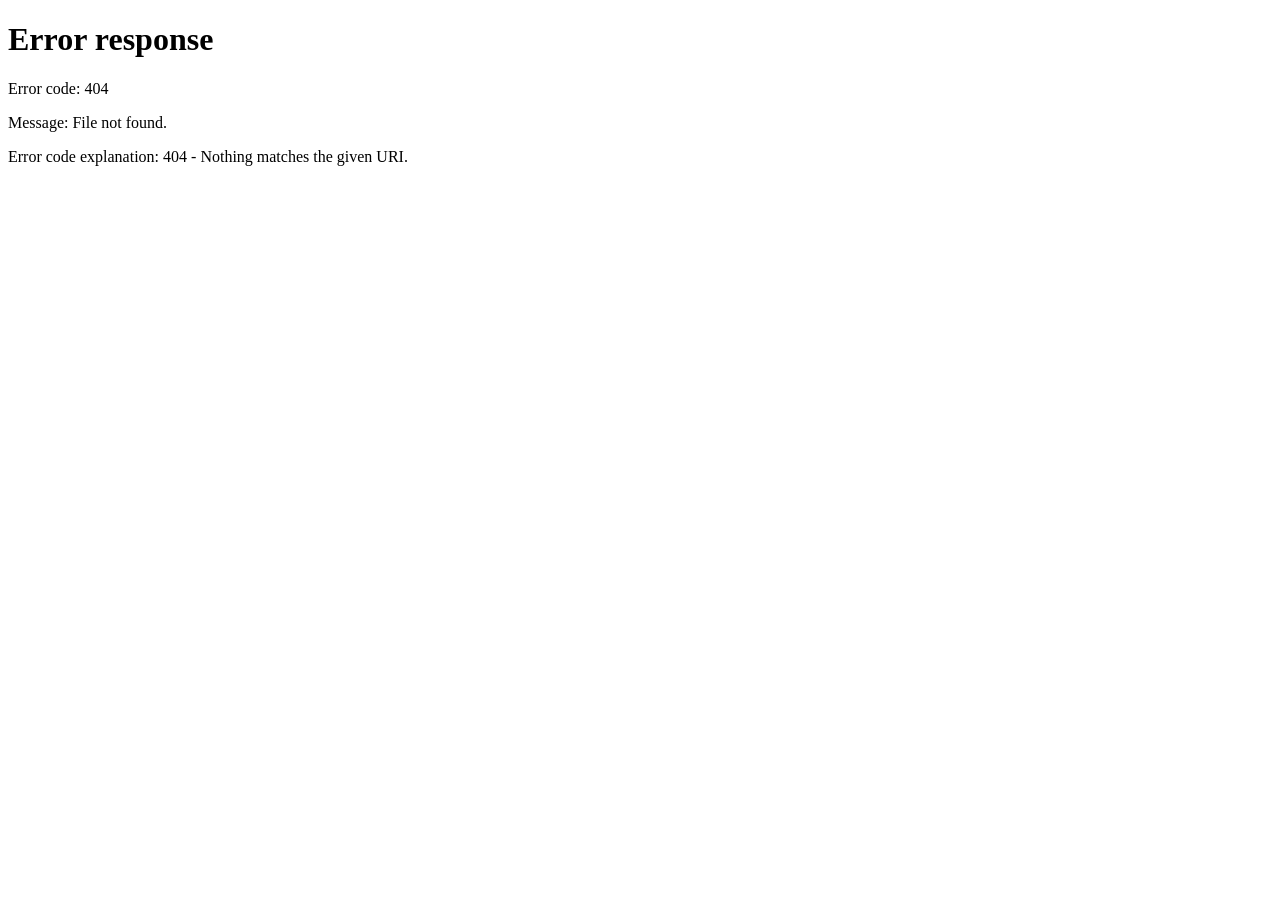
==== commit 8a9393f6: "Add files via upload" ====
--- a/index.html
+++ b/index.html
@@ -3,21 +3,76 @@
 <head>
 <meta charset="utf-8" />
 <meta name="viewport" content="width=device-width, initial-scale=1.0" />
+<!-- Google tag (gtag.js) -->
+<script async src="https://www.googletagmanager.com/gtag/js?id=G-3XF21N7YJF"></script>
+<script>
+  window.dataLayer = window.dataLayer || [];
+  function gtag(){dataLayer.push(arguments);}
+  gtag('js', new Date());
+
+  gtag('config', 'G-3XF21N7YJF');
+</script>
+<!-- Yandex.Metrika counter -->
+<script type="text/javascript">
+  (function(m,e,t,r,i,k,a){
+      m[i]=m[i]||function(){(m[i].a=m[i].a||[]).push(arguments)};
+      m[i].l=1*new Date();
+      for (var j = 0; j < document.scripts.length; j++) {if (document.scripts[j].src === r) { return; }}
+      k=e.createElement(t),a=e.getElementsByTagName(t)[0],k.async=1,k.src=r,a.parentNode.insertBefore(k,a)
+  })(window, document,'script','https://mc.yandex.ru/metrika/tag.js?id=108996801', 'ym');
+
+  ym(108996801, 'init', {ssr:true, webvisor:true, clickmap:true, ecommerce:"dataLayer", referrer: document.referrer, url: location.href, accurateTrackBounce:true, trackLinks:true});
+</script>
+<noscript><div><img src="https://mc.yandex.ru/watch/108996801" style="position:absolute; left:-9999px;" alt="" /></div></noscript>
+<!-- /Yandex.Metrika counter -->
+<!-- Автоопределение языка (срабатывает до рендера) -->
+<script>
+(function(){
+  try {
+    var saved = localStorage.getItem('preferred_lang');
+    if (saved === 'ru') return; // пользователь явно выбрал RU
+    if (saved === 'en') {
+      if (location.pathname === '/' || location.pathname === '/index.html') {
+        location.replace('/en/' + location.search + location.hash);
+      }
+      return;
+    }
+    // Первый визит — определяем по browser language
+    var langs = (navigator.languages || [navigator.language || 'en']).map(function(l){return (l||'').toLowerCase().split('-')[0];});
+    var slavic = ['ru','uk','be','kk','ky','tg','uz','az'];
+    var isSlavic = langs.some(function(l){return slavic.indexOf(l) >= 0;});
+    if (!isSlavic && (location.pathname === '/' || location.pathname === '/index.html')) {
+      location.replace('/en/' + location.search + location.hash);
+    }
+  } catch(e){}
+})();
+</script>
 <meta name="google-site-verification" content="O84R7Kp4VEFQsmu5itda_h6VPmX3z3XzBydWqkqTWB4" />
 
-<title>EXCEL | ALEXEY — Автоматизация бизнеса под ключ. Excel, Google Sheets, CRM, Telegram-боты</title>
-<meta name="description" content="Автоматизация бизнеса под ключ: Excel/VBA, Google Apps Script, Python, MariaDB, Telegram-боты, интеграции с API маркетплейсов (Wildberries, Ozon, Yandex Market). Опыт 7+ лет, 50+ проектов." />
-<meta name="keywords" content="автоматизация бизнеса, Google Apps Script, Excel VBA, Python, MariaDB, Telegram бот, API Wildberries, API Ozon, API Yandex Market, ETL, CRM, дашборды, Streamlit, Node.js" />
-<meta name="author" content="Alexey, EXCEL | ALEXEY" />
-<meta name="robots" content="index, follow" />
+<title>Автоматизация бизнеса под ключ — Excel, Google Sheets, CRM, API маркетплейсов | EXCEL ALEXEY</title>
+<meta name="description" content="Автоматизация бизнеса от 15 000 ₽: Excel/VBA, Google Apps Script, Python, Telegram-боты, API Wildberries/Ozon/Yandex Market. 20+ проектов, 3+ года опыта. Прототип за 1-3 дня, исходники, поддержка после сдачи." />
+<meta name="keywords" content="автоматизация бизнеса, разработка CRM под ключ, Google Apps Script, Excel VBA, Python автоматизация, Telegram бот, API Wildberries, API Ozon, API Yandex Market, ETL, дашборды, аналитика маркетплейсов, юнит-экономика WB" />
+<meta name="author" content="Алексей, EXCEL | ALEXEY" />
+<meta name="robots" content="index, follow, max-image-preview:large, max-snippet:-1, max-video-preview:-1" />
+<meta name="googlebot" content="index, follow" />
+<meta name="yandex" content="index, follow" />
 <link rel="canonical" href="https://excelalexey-maker.github.io/" />
+
+<!-- hreflang для двуязычной выдачи -->
+<link rel="alternate" hreflang="ru" href="https://excelalexey-maker.github.io/" />
+<link rel="alternate" hreflang="en" href="https://excelalexey-maker.github.io/en/" />
+<link rel="alternate" hreflang="x-default" href="https://excelalexey-maker.github.io/" />
 
 <meta property="og:type" content="website" />
 <meta property="og:url" content="https://excelalexey-maker.github.io/" />
 <meta property="og:title" content="EXCEL | ALEXEY — Автоматизация бизнеса под ключ" />
-<meta property="og:description" content="Excel/VBA, Google Apps Script, Python, MariaDB, Telegram-боты, интеграции с API маркетплейсов. 50+ проектов, 7+ лет опыта." />
+<meta property="og:description" content="Excel/VBA, Google Apps Script, Python, MariaDB, Telegram-боты, интеграции с API маркетплейсов. 20+ проектов, опыт с 2022 года." />
 <meta property="og:image" content="https://excelalexey-maker.github.io/hero-poster.jpg" />
+<meta property="og:image:width" content="1200" />
+<meta property="og:image:height" content="630" />
 <meta property="og:locale" content="ru_RU" />
+<meta property="og:locale:alternate" content="en_US" />
+<meta property="og:site_name" content="EXCEL | ALEXEY" />
 
 <meta name="twitter:card" content="summary_large_image" />
 <meta name="twitter:title" content="EXCEL | ALEXEY — Автоматизация бизнеса под ключ" />
@@ -25,52 +80,225 @@
 <meta name="twitter:image" content="https://excelalexey-maker.github.io/hero-poster.jpg" />
 
 <meta name="geo.region" content="RU" />
-<meta name="geo.placename" content="Россия / Vietnam (remote)" />
+<meta name="geo.placename" content="Россия, Москва, Санкт-Петербург, Калининград, Vietnam (remote)" />
+<meta name="geo.position" content="55.7558;37.6173" />
+<meta name="ICBM" content="55.7558, 37.6173" />
 <meta name="theme-color" content="#0d0202" />
+<meta name="format-detection" content="telephone=no" />
 
 <link rel="icon" href="/favicon.ico" sizes="any" />
 <link rel="icon" href="/favicon.svg" type="image/svg+xml" />
 <link rel="apple-touch-icon" href="/apple-touch-icon.png" />
 <link rel="manifest" href="/site.webmanifest" />
 
+<link rel="preload" as="image" href="/hero-poster.jpg" fetchpriority="high" />
+<link rel="preload" as="image" href="/Logo.png" />
+<link rel="dns-prefetch" href="//mc.yandex.ru" />
+<link rel="dns-prefetch" href="//www.googletagmanager.com" />
+<link rel="dns-prefetch" href="//api.telegram.org" />
+
 <link rel="preconnect" href="https://fonts.googleapis.com" />
 <link rel="preconnect" href="https://fonts.gstatic.com" crossorigin />
 <link href="https://fonts.googleapis.com/css2?family=Inter:wght@300;400;700;800&family=JetBrains+Mono:wght@400;700&display=swap" rel="stylesheet" />
 
+<!-- ════════════════════════════════════════════════════════════════
+     АНАЛИТИКА И UTM-ТРЕКИНГ
+     ВАЖНО: подставь свои ID ниже:
+       YM_ID  — ID счётчика Яндекс.Метрики (https://metrika.yandex.ru/)
+       GA_ID  — Measurement ID Google Analytics 4 (формат G-XXXXXXXXXX)
+     Если какой-то сервис не нужен — оставь "" (пустую строку), скрипт не загрузится.
+     ════════════════════════════════════════════════════════════════ -->
+<script>
+window.ANALYTICS = {
+  YM_ID: "108996801",          
+  GA_ID: "G-3XF21N7YJF",         
+  TG_BOT_TOKEN: "",   
+  TG_CHAT_ID: ""      
+};
+
+/* === ЗАХВАТ UTM-МЕТОК (хранятся 30 дней) === */
+(function(){
+  try {
+    const params = new URLSearchParams(location.search);
+    const utmKeys = ['utm_source','utm_medium','utm_campaign','utm_content','utm_term','gclid','yclid','fbclid'];
+    const captured = {};
+    utmKeys.forEach(k => { const v = params.get(k); if (v) captured[k] = v; });
+    if (Object.keys(captured).length) {
+      captured._first_visit = new Date().toISOString();
+      captured._referrer = document.referrer || 'direct';
+      captured._landing = location.pathname;
+      localStorage.setItem('utm_data', JSON.stringify(captured));
+      localStorage.setItem('utm_data_ts', Date.now().toString());
+    }
+    // протухание через 30 дней
+    const ts = +localStorage.getItem('utm_data_ts') || 0;
+    if (ts && (Date.now() - ts) > 30*24*60*60*1000) {
+      localStorage.removeItem('utm_data');
+      localStorage.removeItem('utm_data_ts');
+    }
+  } catch(e){}
+})();
+
+/* === ЕДИНАЯ ФУНКЦИЯ ОТПРАВКИ СОБЫТИЙ === */
+window.trackEvent = function(category, action, label, value) {
+  try {
+    if (window.ym && window.ANALYTICS.YM_ID) {
+      window.ym(window.ANALYTICS.YM_ID, 'reachGoal', action, { category, label, value });
+    }
+    if (window.gtag) {
+      window.gtag('event', action, { event_category: category, event_label: label, value: value });
+    }
+    // лог в консоль для отладки
+    console.log('[track]', category, action, label || '', value || '');
+  } catch(e){}
+};
+
+/* === ЯНДЕКС.МЕТРИКА === */
+if (window.ANALYTICS.YM_ID) {
+  (function(m,e,t,r,i,k,a){m[i]=m[i]||function(){(m[i].a=m[i].a||[]).push(arguments)};
+  m[i].l=1*new Date();
+  for (var j = 0; j < document.scripts.length; j++) {if (document.scripts[j].src === r) { return; }}
+  k=e.createElement(t),a=e.getElementsByTagName(t)[0],k.async=1,k.src=r,a.parentNode.insertBefore(k,a)})
+  (window, document, "script", "https://mc.yandex.ru/metrika/tag.js", "ym");
+  ym(window.ANALYTICS.YM_ID, "init", { clickmap:true, trackLinks:true, accurateTrackBounce:true, webvisor:true, ecommerce:"dataLayer" });
+}
+
+/* === GOOGLE ANALYTICS 4 === */
+if (window.ANALYTICS.GA_ID) {
+  const s = document.createElement('script');
+  s.async = true;
+  s.src = 'https://www.googletagmanager.com/gtag/js?id=' + window.ANALYTICS.GA_ID;
+  document.head.appendChild(s);
+  window.dataLayer = window.dataLayer || [];
+  window.gtag = function(){ dataLayer.push(arguments); };
+  gtag('js', new Date());
+  gtag('config', window.ANALYTICS.GA_ID, { anonymize_ip: true });
+}
+</script>
+
 <script type="application/ld+json">
 {
   "@context": "https://schema.org",
-  "@type": "ProfessionalService",
-  "name": "EXCEL | ALEXEY",
-  "description": "Автоматизация бизнеса под ключ: Excel/VBA, Google Apps Script, Python, MariaDB, Telegram-боты, интеграции с API маркетплейсов.",
-  "url": "https://excelalexey-maker.github.io/",
-  "image": "https://excelalexey-maker.github.io/hero-poster.jpg",
-  "priceRange": "$$",
-  "areaServed": {"@type": "Country", "name": "Russia"},
-  "provider": {
-    "@type": "Person",
-    "name": "Alexey",
-    "jobTitle": "Business Automation Specialist",
-    "sameAs": [
-      "https://t.me/ExcelAlexey",
-      "https://www.linkedin.com/in/excel-alexey/",
-      "https://career.habr.com/excelalexey",
-      "https://www.instagram.com/excelalexey/",
-      "https://kwork.ru/user/excel_alexey"
-    ]
-  },
-  "hasOfferCatalog": {
-    "@type": "OfferCatalog",
-    "name": "Услуги автоматизации",
-    "itemListElement": [
-      {"@type": "Offer", "itemOffered": {"@type": "Service", "name": "Разработка кастомных CRM"}},
-      {"@type": "Offer", "itemOffered": {"@type": "Service", "name": "Дашборды и аналитика"}},
-      {"@type": "Offer", "itemOffered": {"@type": "Service", "name": "Интеграция с API маркетплейсов"}},
-      {"@type": "Offer", "itemOffered": {"@type": "Service", "name": "Telegram-боты"}},
-      {"@type": "Offer", "itemOffered": {"@type": "Service", "name": "Excel/VBA макросы"}},
-      {"@type": "Offer", "itemOffered": {"@type": "Service", "name": "ETL-системы"}}
-    ]
-  }
+  "@graph": [
+    {
+      "@type": "ProfessionalService",
+      "@id": "https://excelalexey-maker.github.io/#business",
+      "name": "EXCEL | ALEXEY — Автоматизация бизнеса",
+      "alternateName": "Excel Alexey",
+      "description": "Автоматизация бизнеса под ключ: Excel/VBA, Google Apps Script, Python, MariaDB, Telegram-боты, интеграции с API маркетплейсов Wildberries, Ozon, Yandex Market. 20+ проектов с 2022 года.",
+      "url": "https://excelalexey-maker.github.io/",
+      "image": "https://excelalexey-maker.github.io/hero-poster.jpg",
+      "logo": "https://excelalexey-maker.github.io/Logo.png",
+      "priceRange": "₽₽",
+      "currenciesAccepted": "RUB, USD, EUR",
+      "paymentAccepted": "Bank transfer, SBP, Cryptocurrency",
+      "areaServed": [
+        {"@type": "Country", "name": "Russia"},
+        {"@type": "Country", "name": "Belarus"},
+        {"@type": "Country", "name": "Kazakhstan"},
+        {"@type": "AdministrativeArea", "name": "СНГ"}
+      ],
+      "serviceArea": {"@type": "GeoCircle", "geoMidpoint": {"@type": "GeoCoordinates", "latitude": 55.7558, "longitude": 37.6173}, "geoRadius": 10000000},
+      "knowsLanguage": ["ru", "en"],
+      "provider": {"@id": "https://excelalexey-maker.github.io/#person"},
+      "founder": {"@id": "https://excelalexey-maker.github.io/#person"},
+      "aggregateRating": {
+        "@type": "AggregateRating",
+        "ratingValue": "5.0",
+        "reviewCount": "18",
+        "bestRating": "5",
+        "worstRating": "1"
+      },
+      "hasOfferCatalog": {
+        "@type": "OfferCatalog",
+        "name": "Услуги автоматизации",
+        "itemListElement": [
+          {"@type": "Offer", "itemOffered": {"@type": "Service", "name": "Разработка кастомных CRM", "description": "CRM-системы под бизнес-процессы заказчика. Стек: Python, Node.js, MariaDB."}, "priceSpecification": {"@type": "PriceSpecification", "minPrice": 80000, "priceCurrency": "RUB"}},
+          {"@type": "Offer", "itemOffered": {"@type": "Service", "name": "Дашборды и аналитика", "description": "BI-панели на Streamlit, Google Looker Studio, Excel Power Query."}, "priceSpecification": {"@type": "PriceSpecification", "minPrice": 30000, "priceCurrency": "RUB"}},
+          {"@type": "Offer", "itemOffered": {"@type": "Service", "name": "Интеграция с API маркетплейсов", "description": "Wildberries, Ozon, Yandex Market: выгрузка заказов, остатков, цен, рекламы."}, "priceSpecification": {"@type": "PriceSpecification", "minPrice": 40000, "priceCurrency": "RUB"}},
+          {"@type": "Offer", "itemOffered": {"@type": "Service", "name": "Telegram-боты", "description": "Боты на aiogram 3 и Node.js: уведомления, заявки, CRM-интеграции."}, "priceSpecification": {"@type": "PriceSpecification", "minPrice": 25000, "priceCurrency": "RUB"}},
+          {"@type": "Offer", "itemOffered": {"@type": "Service", "name": "Excel и VBA макросы", "description": "Автоматизация рутины в Excel, кастомные функции, отчёты в один клик."}, "priceSpecification": {"@type": "PriceSpecification", "minPrice": 15000, "priceCurrency": "RUB"}},
+          {"@type": "Offer", "itemOffered": {"@type": "Service", "name": "ETL-системы и миграция данных", "description": "Перенос с Google Sheets на серверные БД (MariaDB, PostgreSQL)."}, "priceSpecification": {"@type": "PriceSpecification", "minPrice": 100000, "priceCurrency": "RUB"}}
+        ]
+      },
+      "review": [
+        {
+          "@type": "Review",
+          "reviewRating": {"@type": "Rating", "ratingValue": "5", "bestRating": "5"},
+          "author": {"@type": "Person", "name": "Селлер Wildberries (одежда и обувь)"},
+          "reviewBody": "Раньше менеджеры по 2 часа в день копировали данные из ЛК WB. Теперь отчёт по рентабельности артикулов открывается одной кнопкой. Окупилось за месяц."
+        },
+        {
+          "@type": "Review",
+          "reviewRating": {"@type": "Rating", "ratingValue": "5", "bestRating": "5"},
+          "author": {"@type": "Person", "name": "Сеть магазинов электроники"},
+          "reviewBody": "Мигрировали с Google Sheets на нормальную БД. Полный цикл выгрузки заказов с 4 кабинетов раньше занимал 20 минут — стало 2-3."
+        },
+        {
+          "@type": "Review",
+          "reviewRating": {"@type": "Rating", "ratingValue": "5", "bestRating": "5"},
+          "author": {"@type": "Person", "name": "ИП, строительная компания, Калининград"},
+          "reviewBody": "ERP под мою стройку, без лишнего. Сметы, акты, договоры — всё генерируется в один клик. Окупаемость пара месяцев."
+        }
+      ],
+      "sameAs": [
+        "https://t.me/ExcelAlexey",
+        "https://www.linkedin.com/in/excel-alexey/",
+        "https://career.habr.com/excelalexey",
+        "https://www.instagram.com/excelalexey/",
+        "https://kwork.ru/user/excel_alexey"
+      ]
+    },
+    {
+      "@type": "Person",
+      "@id": "https://excelalexey-maker.github.io/#person",
+      "name": "Алексей",
+      "alternateName": "Excel Alexey",
+      "jobTitle": "Специалист по автоматизации бизнеса",
+      "description": "Специалист по автоматизации бизнес-процессов с опытом с ноября 2022 года. Более 20 завершённых проектов: CRM-системы, ETL-пайплайны, интеграции с API маркетплейсов, Telegram-боты.",
+      "url": "https://excelalexey-maker.github.io/",
+      "image": "https://excelalexey-maker.github.io/hero-poster.jpg",
+      "knowsAbout": [
+        "Python", "Google Apps Script", "Excel VBA", "Node.js",
+        "MariaDB", "SQLite", "PostgreSQL", "Streamlit",
+        "aiogram", "Telegram Bot API",
+        "Wildberries API", "Ozon Seller API", "Yandex Market API",
+        "ETL", "REST API", "Cloudflare Tunnel",
+        "Бизнес-автоматизация", "Юнит-экономика маркетплейсов"
+      ],
+      "knowsLanguage": ["ru", "en"],
+      "hasOccupation": {
+        "@type": "Occupation",
+        "name": "Business Automation Specialist",
+        "occupationLocation": {"@type": "Country", "name": "Russia"},
+        "skills": "Python, VBA, Google Apps Script, Node.js, MariaDB, Telegram Bot API"
+      },
+      "sameAs": [
+        "https://t.me/ExcelAlexey",
+        "https://www.linkedin.com/in/excel-alexey/",
+        "https://career.habr.com/excelalexey",
+        "https://www.instagram.com/excelalexey/",
+        "https://kwork.ru/user/excel_alexey"
+      ]
+    },
+    {
+      "@type": "WebSite",
+      "@id": "https://excelalexey-maker.github.io/#website",
+      "url": "https://excelalexey-maker.github.io/",
+      "name": "EXCEL | ALEXEY",
+      "inLanguage": ["ru", "en"],
+      "publisher": {"@id": "https://excelalexey-maker.github.io/#person"}
+    },
+    {
+      "@type": "BreadcrumbList",
+      "itemListElement": [
+        {"@type": "ListItem", "position": 1, "name": "Главная", "item": "https://excelalexey-maker.github.io/"},
+        {"@type": "ListItem", "position": 2, "name": "Услуги автоматизации", "item": "https://excelalexey-maker.github.io/#process"},
+        {"@type": "ListItem", "position": 3, "name": "Портфолио", "item": "https://excelalexey-maker.github.io/#cases"},
+        {"@type": "ListItem", "position": 4, "name": "Контакты", "item": "https://excelalexey-maker.github.io/#contact"}
+      ]
+    }
+  ]
 }
 </script>
 
@@ -79,20 +307,20 @@
   "@context": "https://schema.org",
   "@type": "FAQPage",
   "mainEntity": [
-    {"@type": "Question", "name": "Сколько времени занимает проект?",
-     "acceptedAnswer": {"@type": "Answer", "text": "Прототип за 1–3 дня, готовый проект за 1–2 недели в зависимости от сложности."}},
+    {"@type": "Question", "name": "Сколько времени занимает проект автоматизации?",
+     "acceptedAnswer": {"@type": "Answer", "text": "Прототип за 1-3 дня, готовый проект за 1-2 недели в зависимости от сложности. ETL-системы и кастомные ERP — 3-6 недель."}},
     {"@type": "Question", "name": "Какие технологии используете?",
      "acceptedAnswer": {"@type": "Answer", "text": "Python, Google Apps Script, VBA Excel, Node.js, SQL/MariaDB/SQLite, Telegram Bot API, REST API маркетплейсов (Wildberries, Ozon, Yandex Market)."}},
-    {"@type": "Question", "name": "Работаете официально?",
-     "acceptedAnswer": {"@type": "Answer", "text": "Да, как самозанятый. Заключаю договор, выдаю чеки. Работаю с физлицами, ИП и юрлицами."}},
-    {"@type": "Question", "name": "Кому принадлежит код?",
-     "acceptedAnswer": {"@type": "Answer", "text": "Полностью клиенту. Передаю исходники, документацию и инструкции по эксплуатации."}},
-    {"@type": "Question", "name": "Что если Google заблокирует Apps Script?",
-     "acceptedAnswer": {"@type": "Answer", "text": "В критичных проектах применяю серверную архитектуру (Python + MariaDB) с миграцией с Google Sheets. Это снимает риск блокировок и лимитов Google."}},
-    {"@type": "Question", "name": "Поддержка после сдачи?",
-     "acceptedAnswer": {"@type": "Answer", "text": "Месяц бесплатной поддержки и доработок включён в стоимость. Дальше — по часовой ставке или абонементом."}},
-    {"@type": "Question", "name": "Можно ли подключить 1С?",
-     "acceptedAnswer": {"@type": "Answer", "text": "Да, через REST API, OData, выгрузку в Excel/CSV или прямое подключение к базе. Связка 1С ↔ маркетплейсы / CRM / Telegram реализуется."}}
+    {"@type": "Question", "name": "В каком формате работаете?",
+     "acceptedAnswer": {"@type": "Answer", "text": "Удалённо по всей России и СНГ. Работаю с физлицами, ИП и юрлицами. Оплата на карту, СБП или расчётный счёт. Все детали оформления оговариваем индивидуально."}},
+    {"@type": "Question", "name": "Кому принадлежит код после сдачи проекта?",
+     "acceptedAnswer": {"@type": "Answer", "text": "Полностью клиенту. Передаю исходники, документацию и инструкции по эксплуатации. Никаких подписок и vendor-lock."}},
+    {"@type": "Question", "name": "Есть ли поддержка после сдачи?",
+     "acceptedAnswer": {"@type": "Answer", "text": "2 недели бесплатной поддержки и доработок включены в стоимость. Дальше — по часовой ставке или абонементом."}},
+    {"@type": "Question", "name": "Можно ли подключить 1С к маркетплейсам?",
+     "acceptedAnswer": {"@type": "Answer", "text": "Да, через REST API, OData, выгрузку в Excel/CSV или прямое подключение к базе. Связка 1С с маркетплейсами, CRM и Telegram реализуется."}},
+    {"@type": "Question", "name": "Сколько стоит автоматизация?",
+     "acceptedAnswer": {"@type": "Answer", "text": "Простая автоматизация Google Sheets — от 15 000 ₽. Кастомная CRM — от 80 000 ₽. ETL-система с серверной частью — от 150 000 ₽. Точная цена — после ТЗ."}}
   ]
 }
 </script>
@@ -546,6 +774,400 @@
   .metric { padding: 18px 10px; }
   .heroContent { padding: 22px; padding-bottom: 50px; }
 }
+
+/* ═══════════════════════════════════════════════════════════
+   НОВЫЕ ЭЛЕМЕНТЫ — В ТОЙ ЖЕ СТИЛИСТИКЕ (терминал, #ff3b3b)
+   ═══════════════════════════════════════════════════════════ */
+
+.heroParticles { position: absolute; inset: 0; z-index: 4; pointer-events: none; opacity: 0.6; }
+
+/* ── Переключатель языка ── */
+.langSwitch {
+  display: inline-flex; gap: 0; border: 1px solid var(--border); border-radius: 50px;
+  overflow: hidden; margin-right: 12px;
+}
+.langSwitch a {
+  padding: 6px 12px; font-family: 'JetBrains Mono', monospace; font-size: 11px;
+  color: var(--muted); letter-spacing: 1px; text-transform: uppercase; transition: 0.2s;
+}
+.langSwitch a.active { background: var(--accent); color: #fff; box-shadow: 0 0 12px var(--accent-glow); }
+.langSwitch a:not(.active):hover { color: var(--accent); }
+@media (max-width: 820px) {
+  .langSwitch { margin-right: 8px; }
+  .langSwitch a { padding: 5px 9px; font-size: 10px; }
+}
+
+/* ── Неоновые SVG-иконки (единый стиль) ── */
+.nIcon {
+  width: 28px; height: 28px;
+  stroke: var(--accent); stroke-width: 1.5; fill: none;
+  stroke-linecap: round; stroke-linejoin: round;
+  filter: drop-shadow(0 0 6px var(--accent-glow));
+  transition: 0.3s;
+}
+.nIcon--lg { width: 36px; height: 36px; stroke-width: 1.4; }
+.nIcon--sm { width: 18px; height: 18px; stroke-width: 1.5; }
+.metric:hover .nIcon, .processStep:hover .nIcon, .guaranteeCard:hover .nIcon, .benefitItem:hover .nIcon {
+  filter: drop-shadow(0 0 12px var(--accent));
+  transform: scale(1.1);
+}
+
+.trustRow { display: flex; flex-wrap: wrap; gap: 10px; margin-top: 18px; }
+.trustBadge {
+  display: inline-flex; align-items: center; gap: 6px;
+  padding: 6px 12px; border: 1px solid var(--border); border-radius: 50px;
+  font-family: 'JetBrains Mono', monospace; font-size: 10px;
+  color: var(--muted); letter-spacing: 1px; background: rgba(0,0,0,0.4);
+  text-transform: uppercase;
+}
+.trustBadge::before { content: ""; width: 6px; height: 6px; border-radius: 50%; background: #2ecc71; box-shadow: 0 0 8px #2ecc71; animation: pulseDot 2s infinite; }
+@keyframes pulseDot { 0%,100% { opacity: 1; } 50% { opacity: 0.4; } }
+
+.metric__icon { font-size: 22px; margin-bottom: 6px; opacity: 0.7; transition: 0.3s; }
+.metric:hover .metric__icon { opacity: 1; transform: scale(1.15); }
+.metric .nIcon { display: block; margin: 0 auto 12px; }
+.processStep .nIcon { display: block; margin: 0 auto 10px; }
+.guaranteeCard .nIcon { display: block; margin: 0 auto 12px; }
+.leadMagnet .nIcon { display: block; margin-bottom: 14px; }
+.aboutBlock .nIcon { flex-shrink: 0; }
+
+.benefitsGrid {
+  display: grid; grid-template-columns: repeat(3, 1fr); gap: 16px;
+  margin-top: 30px;
+}
+.benefitItem {
+  background: var(--card); border: 1px solid var(--border); border-radius: 16px;
+  padding: 22px 20px; transition: 0.3s;
+}
+.benefitItem:hover { border-color: var(--accent); transform: translateY(-4px); box-shadow: 0 0 25px var(--accent-glow); }
+.benefitItem__icon {
+  width: 44px; height: 44px; border-radius: 12px; background: rgba(255,59,59,0.1);
+  border: 1px solid var(--border); display: flex; align-items: center; justify-content: center;
+  font-size: 20px; margin-bottom: 14px;
+}
+.benefitItem__title { font-family: 'JetBrains Mono', monospace; font-size: 13px; color: #fff; margin-bottom: 8px; text-transform: uppercase; letter-spacing: 1px; }
+.benefitItem__desc { font-size: 13px; color: var(--muted); line-height: 1.6; }
+
+.processStep__icon { font-size: 24px; margin-bottom: 10px; display: block; }
+
+.testimonial__stars { color: var(--accent); margin-bottom: 12px; letter-spacing: 2px; font-size: 14px; }
+.testimonial__avatar {
+  width: 44px; height: 44px; border-radius: 50%;
+  background: linear-gradient(135deg, var(--accent), #8a1010);
+  display: inline-flex; align-items: center; justify-content: center;
+  font-family: 'JetBrains Mono', monospace; font-weight: 800; color: #fff;
+  flex-shrink: 0; box-shadow: 0 0 12px var(--accent-glow);
+}
+.testimonial__authorRow { display: flex; align-items: center; gap: 12px; }
+.testimonial__authorRow > div { display: flex; flex-direction: column; }
+
+.formProgress {
+  display: flex; gap: 4px; margin-bottom: 8px;
+}
+.formProgress__step {
+  flex: 1; height: 3px; background: var(--border); border-radius: 2px; transition: 0.4s;
+}
+.formProgress__step.done, .formProgress__step.active {
+  background: var(--accent); box-shadow: 0 0 10px var(--accent-glow);
+}
+.formProgress__label {
+  display: flex; justify-content: space-between; margin-bottom: 24px;
+  font-family: 'JetBrains Mono', monospace; font-size: 10px;
+  color: var(--muted); letter-spacing: 1px; text-transform: uppercase;
+}
+.formStep { display: none; animation: fadeStep 0.4s ease; }
+.formStep.active { display: block; }
+@keyframes fadeStep { from { opacity: 0; transform: translateX(20px); } to { opacity: 1; transform: translateX(0); } }
+.formNav { display: flex; gap: 12px; margin-top: 20px; }
+.formNav .btn { flex: 1; }
+
+.calc {
+  background: var(--card); border: 1px solid var(--border); border-radius: var(--r);
+  padding: 30px; max-width: 720px; margin: 0 auto;
+}
+.calc__row { margin-bottom: 22px; }
+.calc__row label { display: block; font-family: 'JetBrains Mono', monospace; font-size: 11px; color: var(--accent); margin-bottom: 10px; letter-spacing: 1px; text-transform: uppercase; }
+.calc__row label::before { content: "> "; }
+.calc__chips { display: flex; flex-wrap: wrap; gap: 8px; }
+.calc__chip {
+  padding: 10px 14px; border: 1px solid var(--border); border-radius: 10px;
+  font-family: 'JetBrains Mono', monospace; font-size: 11px; color: var(--muted);
+  cursor: pointer; transition: 0.25s; background: var(--bg); user-select: none;
+  text-transform: uppercase; letter-spacing: 1px;
+}
+.calc__chip:hover { border-color: rgba(255,59,59,0.4); color: var(--text); }
+.calc__chip.active { background: var(--accent); color: #fff; border-color: var(--accent); box-shadow: 0 0 15px var(--accent-glow); }
+.calc__result {
+  margin-top: 28px; padding: 24px; background: var(--bg);
+  border: 1px solid var(--accent); border-radius: 14px; text-align: center;
+  box-shadow: inset 0 0 30px rgba(255,59,59,0.05);
+}
+.calc__resultLabel { font-family: 'JetBrains Mono', monospace; font-size: 11px; color: var(--muted); letter-spacing: 1px; text-transform: uppercase; margin-bottom: 8px; }
+.calc__resultValue {
+  font-family: 'JetBrains Mono', monospace; font-size: clamp(24px, 4vw, 36px); font-weight: 800;
+  color: var(--accent); text-shadow: 0 0 20px var(--accent-glow); margin-bottom: 6px;
+}
+.calc__resultNote { font-size: 12px; color: var(--muted); }
+.calc__cta { margin-top: 18px; }
+
+/* ── Блок "Обо мне" ── */
+.aboutBlock {
+  background: linear-gradient(135deg, var(--card) 0%, var(--card-2) 100%);
+  border: 1px solid var(--border); border-radius: var(--r);
+  padding: 44px; max-width: 820px; margin: 0 auto;
+  position: relative; overflow: hidden;
+}
+.aboutBlock::before {
+  content: ""; position: absolute; top: -50%; right: -30%; width: 60%; height: 200%;
+  background: radial-gradient(circle, var(--accent-glow) 0%, transparent 60%);
+  opacity: 0.18; pointer-events: none;
+}
+.aboutBlock > * { position: relative; z-index: 1; }
+.aboutBlock__head { display: flex; align-items: center; gap: 14px; margin-bottom: 20px; }
+.aboutBlock__title {
+  font-family: 'JetBrains Mono', monospace; font-size: clamp(20px, 3vw, 28px);
+  color: var(--accent); text-transform: uppercase; letter-spacing: 1px;
+  text-shadow: 0 0 12px var(--accent-glow);
+}
+.aboutBlock__text p {
+  color: var(--muted); font-size: 15px; line-height: 1.75; margin-bottom: 14px;
+}
+.aboutBlock__text p:last-child { margin-bottom: 0; color: var(--text); }
+.aboutBlock__cta {
+  display: flex; gap: 12px; flex-wrap: wrap; margin-top: 28px;
+}
+@media (max-width: 820px) {
+  .aboutBlock { padding: 28px 22px; }
+  .aboutBlock__cta .btn { width: 100%; }
+}
+
+.floatCta {
+  position: fixed; bottom: 24px; right: 24px; z-index: 999;
+  width: 60px; height: 60px; border-radius: 50%;
+  background: var(--accent); box-shadow: 0 0 25px var(--accent);
+  display: flex; align-items: center; justify-content: center;
+  cursor: pointer; transition: opacity 0.3s, transform 0.3s; opacity: 0; pointer-events: none;
+  animation: floatPulse 2.5s infinite;
+  border: none;
+}
+.floatCta.show { opacity: 1; pointer-events: all; }
+.floatCta:hover { transform: scale(1.1); }
+.floatCta svg { width: 28px; height: 28px; fill: #fff; }
+@keyframes floatPulse {
+  0%,100% { box-shadow: 0 0 0 0 var(--accent-glow), 0 0 25px var(--accent); }
+  50% { box-shadow: 0 0 0 16px transparent, 0 0 25px var(--accent); }
+}
+@media (max-width: 480px) { .floatCta { bottom: 16px; right: 16px; width: 52px; height: 52px; } }
+
+.guaranteesGrid {
+  display: grid; grid-template-columns: repeat(auto-fit, minmax(220px, 1fr)); gap: 16px;
+}
+.guaranteeCard {
+  background: var(--card); border: 1px solid var(--border); border-radius: 16px;
+  padding: 24px 20px; text-align: center; transition: 0.3s;
+}
+.guaranteeCard:hover { border-color: var(--accent); transform: translateY(-4px); box-shadow: 0 0 25px var(--accent-glow); }
+.guaranteeCard__icon { font-size: 32px; margin-bottom: 12px; }
+.guaranteeCard__title { font-family: 'JetBrains Mono', monospace; font-size: 12px; color: #fff; text-transform: uppercase; letter-spacing: 1px; margin-bottom: 8px; }
+.guaranteeCard__desc { font-size: 12px; color: var(--muted); line-height: 1.6; }
+
+@media (max-width: 820px) {
+  .benefitsGrid { grid-template-columns: 1fr; }
+  .calc { padding: 22px; }
+}
+
+/* ═══════════════════════════════════════════════════════════
+   НИШЕВАЯ АРХИТЕКТУРА (хаб + лендинги по сферам)
+   ═══════════════════════════════════════════════════════════ */
+
+/* ── Niches grid (на главной-хабе) ── */
+.nichesIntro {
+  text-align: center; max-width: 720px; margin: 0 auto 40px;
+  color: var(--muted); font-size: 15px; line-height: 1.7;
+}
+.nichesGrid {
+  display: grid; grid-template-columns: repeat(3, 1fr); gap: 22px;
+  margin-bottom: 30px;
+}
+.nicheCard {
+  background: var(--card); border: 1px solid var(--border); border-radius: var(--r);
+  padding: 32px 28px; transition: 0.35s cubic-bezier(0.34, 1.56, 0.64, 1);
+  position: relative; overflow: hidden; display: block;
+  text-decoration: none; color: inherit;
+}
+.nicheCard::before {
+  content: ""; position: absolute; top: -50%; right: -50%; width: 200%; height: 200%;
+  background: radial-gradient(circle, var(--accent-glow) 0%, transparent 50%);
+  opacity: 0; transition: opacity 0.4s; pointer-events: none;
+}
+.nicheCard:hover { border-color: var(--accent); transform: translateY(-6px); box-shadow: 0 0 40px var(--accent-glow); }
+.nicheCard:hover::before { opacity: 0.3; }
+.nicheCard > * { position: relative; z-index: 1; }
+.nicheCard__icon {
+  width: 56px; height: 56px; border-radius: 14px;
+  background: rgba(255,59,59,0.08); border: 1px solid var(--border);
+  display: flex; align-items: center; justify-content: center;
+  margin-bottom: 18px; transition: 0.3s;
+}
+.nicheCard:hover .nicheCard__icon { background: rgba(255,59,59,0.15); border-color: var(--accent); }
+.nicheCard__tag {
+  font-family: 'JetBrains Mono', monospace; font-size: 10px;
+  color: var(--accent); letter-spacing: 1px; text-transform: uppercase;
+  margin-bottom: 10px;
+}
+.nicheCard__title {
+  font-family: 'JetBrains Mono', monospace; font-size: 20px;
+  color: #fff; margin-bottom: 12px; font-weight: 700;
+}
+.nicheCard__desc {
+  font-size: 14px; color: var(--muted); line-height: 1.6; margin-bottom: 18px;
+}
+.nicheCard__list { list-style: none; padding: 0; margin: 0 0 22px; }
+.nicheCard__list li {
+  font-size: 13px; color: var(--text); padding: 6px 0 6px 22px; position: relative;
+  border-bottom: 1px solid var(--border);
+}
+.nicheCard__list li:last-child { border-bottom: none; }
+.nicheCard__list li::before {
+  content: ""; position: absolute; left: 0; top: 14px; width: 12px; height: 1px;
+  background: var(--accent); box-shadow: 0 0 4px var(--accent);
+}
+.nicheCard__cta {
+  display: inline-block; font-family: 'JetBrains Mono', monospace; font-size: 12px;
+  color: var(--accent); letter-spacing: 1px; text-transform: uppercase;
+  padding: 8px 0; border-top: 1px solid var(--border); width: 100%;
+  transition: 0.25s;
+}
+.nicheCard:hover .nicheCard__cta { letter-spacing: 1.5px; }
+.nichesFootnote { text-align: center; margin-top: 30px; font-size: 13px; color: var(--muted); }
+.nichesFootnote a { color: var(--accent); }
+@media (max-width: 980px) { .nichesGrid { grid-template-columns: 1fr 1fr; } }
+@media (max-width: 680px) {
+  .nichesGrid { grid-template-columns: 1fr; }
+  .nicheCard { padding: 26px 22px; }
+}
+
+/* ── Pains list (для нишевых лендингов) ── */
+.painsList {
+  list-style: none; padding: 0; margin: 0;
+  display: grid; grid-template-columns: repeat(2, 1fr); gap: 14px;
+}
+.painsList li {
+  background: var(--card); border: 1px solid var(--border); border-left: 3px solid var(--accent);
+  padding: 16px 18px; border-radius: 10px; font-size: 14px; color: var(--text);
+}
+.painsList li::before {
+  content: "⨯"; color: var(--accent); font-weight: 700; margin-right: 10px;
+  font-family: 'JetBrains Mono', monospace;
+}
+@media (max-width: 680px) { .painsList { grid-template-columns: 1fr; } }
+
+/* ── Packages (пакеты для нишевых) ── */
+.pkgGrid {
+  display: grid; grid-template-columns: repeat(3, 1fr); gap: 18px;
+}
+.pkgCard {
+  background: var(--card); border: 1px solid var(--border); border-radius: var(--r);
+  padding: 30px 26px; transition: 0.3s; display: flex; flex-direction: column;
+}
+.pkgCard:hover { border-color: var(--accent); transform: translateY(-4px); box-shadow: 0 0 30px var(--accent-glow); }
+.pkgCard--featured {
+  border-color: var(--accent); position: relative;
+  box-shadow: 0 0 30px var(--accent-glow);
+}
+.pkgCard--featured::before {
+  content: "Популярный"; position: absolute; top: -10px; left: 50%; transform: translateX(-50%);
+  background: var(--accent); color: #fff; font-family: 'JetBrains Mono', monospace;
+  font-size: 10px; letter-spacing: 1px; padding: 4px 12px; border-radius: 50px;
+  text-transform: uppercase;
+}
+html[lang="en"] .pkgCard--featured::before { content: "Popular"; }
+.pkgCard__name {
+  font-family: 'JetBrains Mono', monospace; font-size: 14px;
+  color: var(--accent); text-transform: uppercase; letter-spacing: 1.5px; margin-bottom: 10px;
+}
+.pkgCard__price {
+  font-family: 'JetBrains Mono', monospace; font-size: 24px; font-weight: 800;
+  color: #fff; margin-bottom: 6px; text-shadow: 0 0 12px var(--accent-glow);
+}
+.pkgCard__term {
+  font-size: 11px; color: var(--muted); text-transform: uppercase;
+  letter-spacing: 1px; margin-bottom: 18px; font-family: 'JetBrains Mono', monospace;
+  padding-bottom: 16px; border-bottom: 1px solid var(--border);
+}
+.pkgCard__list { list-style: none; padding: 0; margin: 0 0 22px; flex: 1; }
+.pkgCard__list li {
+  font-size: 13px; color: var(--text); padding: 7px 0 7px 22px; position: relative; line-height: 1.45;
+}
+.pkgCard__list li::before {
+  content: "+"; position: absolute; left: 0; top: 7px;
+  color: var(--accent); font-family: 'JetBrains Mono', monospace; font-weight: 700;
+}
+.pkgCard .btn { width: 100%; }
+@media (max-width: 980px) { .pkgGrid { grid-template-columns: 1fr; gap: 28px; } }
+
+/* ── Niche lead-magnet ── */
+.nicheMagnet {
+  background: linear-gradient(135deg, var(--card) 0%, var(--card-2) 100%);
+  border: 1px solid var(--accent); border-radius: var(--r);
+  padding: 50px 40px; max-width: 820px; margin: 0 auto;
+  position: relative; overflow: hidden; text-align: center;
+}
+.nicheMagnet::before {
+  content: ""; position: absolute; top: -50%; left: -50%; width: 200%; height: 200%;
+  background: radial-gradient(circle, var(--accent-glow) 0%, transparent 50%);
+  opacity: 0.25; animation: rotate 25s linear infinite;
+}
+.nicheMagnet__inner { position: relative; z-index: 1; }
+.nicheMagnet__title {
+  font-family: 'JetBrains Mono', monospace; font-size: clamp(18px, 2.5vw, 24px);
+  color: #fff; margin-bottom: 14px; line-height: 1.3;
+}
+.nicheMagnet__desc {
+  color: var(--muted); font-size: 15px; line-height: 1.7; margin-bottom: 28px;
+  max-width: 600px; margin-left: auto; margin-right: auto;
+}
+@media (max-width: 680px) { .nicheMagnet { padding: 36px 24px; } }
+
+/* ── Performance / Accessibility ── */
+@media (prefers-reduced-motion: reduce) {
+  *, *::before, *::after {
+    animation-duration: 0.01ms !important;
+    animation-iteration-count: 1 !important;
+    transition-duration: 0.01ms !important;
+    scroll-behavior: auto !important;
+  }
+  .heroParticles, .stack__track, .heroVideo { display: none !important; }
+}
+@media (max-width: 820px) {
+  .heroParticles { display: none; }
+}
+
+/* ── Exit-intent popup ── */
+.exitPopup {
+  position: fixed; inset: 0; z-index: 9997; display: none;
+  align-items: center; justify-content: center; padding: 20px;
+  background: rgba(0,0,0,0.85); backdrop-filter: blur(10px);
+  animation: fadeInBg 0.3s ease;
+}
+.exitPopup.show { display: flex; }
+@keyframes fadeInBg { from { opacity: 0; } to { opacity: 1; } }
+.exitPopup__inner {
+  background: var(--card); border: 1px solid var(--accent); border-radius: var(--r);
+  max-width: 480px; width: 100%; padding: 36px 32px; position: relative; text-align: center;
+  box-shadow: 0 0 60px var(--accent-glow);
+  animation: popIn 0.4s cubic-bezier(0.34, 1.56, 0.64, 1);
+}
+@keyframes popIn { from { transform: scale(0.85); opacity: 0; } to { transform: scale(1); opacity: 1; } }
+.exitPopup__close {
+  position: absolute; top: 12px; right: 12px; width: 32px; height: 32px;
+  border: 1px solid var(--border); border-radius: 50%; background: transparent;
+  color: var(--accent); cursor: pointer; font-size: 18px; line-height: 1;
+}
+.exitPopup__icon { margin: 0 auto 16px; }
+.exitPopup__title { font-family: 'JetBrains Mono', monospace; font-size: 20px; color: #fff; margin-bottom: 12px; text-transform: uppercase; letter-spacing: 1px; }
+.exitPopup__text { color: var(--muted); font-size: 14px; line-height: 1.6; margin-bottom: 22px; }
+.exitPopup__cta { display: flex; gap: 10px; justify-content: center; flex-wrap: wrap; }
 </style>
 </head>
 <body>
@@ -556,20 +1178,31 @@
 <header class="siteHeader" id="header">
   <div class="container siteHeader__inner">
     <a class="brand" href="#top" aria-label="EXCEL | ALEXEY home">
-      <img class="brand__logo" src="/Logo.png" alt="EXCEL ALEXEY logo" width="30" height="30" />
+      <img class="brand__logo" src="/Logo.png" alt="EXCEL ALEXEY — автоматизация бизнеса, логотип" width="30" height="30" decoding="async" />
       <span class="brand__name">EXCEL | ALEXEY</span>
     </a>
     <nav class="nav" id="nav">
-      <a class="nav__link" href="#process">Процесс</a>
-      <a class="nav__link" href="#cases">Кейсы</a>
-      <a class="nav__link" href="#testimonials">Отзывы</a>
-      <a class="nav__link" href="#faq">FAQ</a>
-      <a class="nav__link" href="#contact">Контакты</a>
+      <a class="nav__link" href="#niches" data-track="nav_niches">Сферы</a>
+      <a class="nav__link" href="#process" data-track="nav_process">Процесс</a>
+      <a class="nav__link" href="#cases" data-track="nav_cases">Кейсы</a>
+      <a class="nav__link" href="#testimonials" data-track="nav_testimonials">Отзывы</a>
+      <a class="nav__link" href="#calc" data-track="nav_calc">Калькулятор</a>
+      <a class="nav__link" href="#faq" data-track="nav_faq">FAQ</a>
+      <a class="nav__link" href="#contact" data-track="nav_contact">Контакты</a>
     </nav>
-    <a class="headerCta" href="#contact">Заявка</a>
+    <a class="headerCta" href="#contact" data-track="header_cta">Заявка</a>
+    <div class="langSwitch" aria-label="Язык / Language">
+      <a href="/" class="active" data-lang-set="ru" data-track="lang_ru">RU</a>
+      <a href="/en/" data-lang-set="en" data-track="lang_en">EN</a>
+    </div>
     <button class="burger" id="burger" aria-label="Меню"><span></span><span></span><span></span></button>
   </div>
 </header>
+
+<!-- Floating CTA — Telegram -->
+<a href="https://t.me/finalfour_bot" target="_blank" rel="noopener" class="floatCta" id="floatCta" aria-label="Написать в Telegram-бот" data-track="float_telegram">
+  <svg viewBox="0 0 24 24"><path d="M21.05 3.36 2.71 10.5c-1.25.5-1.24 1.21-.22 1.52l4.7 1.47 10.88-6.86c.51-.31.98-.14.59.2l-8.81 7.96-.34 5.04c.49 0 .7-.22.97-.49l2.34-2.27 4.85 3.58c.89.49 1.53.24 1.76-.83l3.18-14.99c.33-1.31-.5-1.91-1.36-1.46Z"/></svg>
+</a>
 
 <main id="top">
 
@@ -582,15 +1215,22 @@
         </video>
         <div class="heroOverlay"></div>
         <div class="heroScanlines"></div>
+        <canvas class="heroParticles" id="heroParticles"></canvas>
         <div class="heroContent">
-          <div class="heroTag">System online</div>
-          <h1 class="heroTitle">Автоматизация <span class="accent">бизнеса</span> под ключ</h1>
-          <p class="heroSubtitle">Excel / Google Sheets / Python / CRM / Telegram-бот</p>
+          <div class="heroTag">Доступен для новых проектов</div>
+          <h1 class="heroTitle">Автоматизация под ваш <span class="accent">бизнес</span>, а не под шаблон</h1>
+          <p class="heroSubtitle">Маркетплейсы · Строительство · Бухгалтерия — у каждой сферы свои задачи и свой стек. Выберите свою ниже.</p>
           <div class="heroCtaRow">
-            <a class="btn btn--primary" href="#contact">Оставить заявку →</a>
-            <a class="btn btn--ghost" href="#cases">Смотреть кейсы</a>
+            <a class="btn btn--primary" href="#niches" data-track="hero_cta_niches">Выбрать сферу →</a>
+            <a class="btn btn--ghost" href="#cases" data-track="hero_cta_cases">Все кейсы</a>
           </div>
-          <p class="heroNote">// 3–5 вопросов → план работ → код</p>
+          <p class="heroNote">Прототип на 2-3 день, фиксированная цена, исходники в полную собственность</p>
+          <div class="trustRow">
+            <span class="trustBadge">20+ проектов</span>
+            <span class="trustBadge">с 2022 года</span>
+            <span class="trustBadge">Поддержка после сдачи</span>
+            <span class="trustBadge">Прототип за 2-3 дня</span>
+          </div>
         </div>
       </div>
     </div>
@@ -600,10 +1240,26 @@
   <section class="section" style="padding-top:20px;">
     <div class="container">
       <div class="metrics">
-        <div class="metric reveal"><div class="metric__num" data-target="50" data-suffix="+">0</div><div class="metric__label">Проектов</div></div>
-        <div class="metric reveal"><div class="metric__num" data-target="7" data-suffix="+">0</div><div class="metric__label">Лет опыта</div></div>
-        <div class="metric reveal"><div class="metric__num" data-target="6" data-suffix="">0</div><div class="metric__label">Стеков</div></div>
-        <div class="metric reveal"><div class="metric__num" data-target="24" data-suffix="/7">0</div><div class="metric__label">Поддержка</div></div>
+        <div class="metric reveal">
+          <svg class="nIcon" viewBox="0 0 24 24"><path d="M3 17l4-4 4 2 7-7M14 6h6v6"/></svg>
+          <div class="metric__num" data-target="20" data-suffix="+">0</div>
+          <div class="metric__label">Проектов</div>
+        </div>
+        <div class="metric reveal">
+          <svg class="nIcon" viewBox="0 0 24 24"><circle cx="12" cy="12" r="9"/><path d="M12 7v5l3 3"/></svg>
+          <div class="metric__num" data-target="3" data-suffix="+">0</div>
+          <div class="metric__label">Года опыта</div>
+        </div>
+        <div class="metric reveal">
+          <svg class="nIcon" viewBox="0 0 24 24"><path d="M4 7l8-4 8 4-8 4-8-4z"/><path d="M4 12l8 4 8-4M4 17l8 4 8-4"/></svg>
+          <div class="metric__num" data-target="15" data-suffix="+">0</div>
+          <div class="metric__label">Технологий</div>
+        </div>
+        <div class="metric reveal">
+          <svg class="nIcon" viewBox="0 0 24 24"><path d="M12 2l8 4v6c0 5-3.5 9-8 10-4.5-1-8-5-8-10V6l8-4z"/><path d="M9 12l2 2 4-4"/></svg>
+          <div class="metric__num" data-target="24" data-suffix="/7">0</div>
+          <div class="metric__label">Поддержка</div>
+        </div>
       </div>
     </div>
   </section>
@@ -622,51 +1278,102 @@
     </div>
   </div>
 
-  <!-- ВЫГОДЫ -->
-  <section class="section reveal">
+  <!-- НИШИ -->
+  <section id="niches" class="section reveal">
     <div class="container">
-      <div class="grid2">
-        <div class="panel">
-          <h2 class="h2">Кому подойдёт</h2>
-          <ul class="ul">
-            <li>Селлерам Wildberries / Ozon / Yandex Market</li>
-            <li>Производственным и сервисным компаниям</li>
-            <li>Отделам продаж и маркетинга — нужны прозрачные KPI</li>
-            <li>Собственникам — убрать рутину и ручные расчёты</li>
-            <li>Малому бизнесу вместо дорогой коробочной CRM</li>
+      <h2 class="h2">Выберите свою сферу</h2>
+      <p class="nichesIntro">У каждой ниши — свои задачи, свой стек, свои метрики. Выберите свою — увидите кейсы, цены и подход именно под ваш бизнес.</p>
+
+      <div class="nichesGrid">
+
+        <a href="/marketplaces/" class="nicheCard" data-track="niche_marketplaces">
+          <div class="nicheCard__icon">
+            <svg class="nIcon nIcon--lg" viewBox="0 0 24 24"><path d="M3 7h18l-2 11a2 2 0 0 1-2 2H7a2 2 0 0 1-2-2L3 7z"/><path d="M8 7V5a4 4 0 0 1 8 0v2"/></svg>
+          </div>
+          <div class="nicheCard__tag">Wildberries · Ozon · Yandex Market</div>
+          <h3 class="nicheCard__title">Селлерам маркетплейсов</h3>
+          <p class="nicheCard__desc">Юнит-экономика по SKU, отчёты с 5 кабинетов в один клик, контроль рекламы и остатков.</p>
+          <ul class="nicheCard__list">
+            <li>Свод данных с WB / Ozon / YM API</li>
+            <li>Расчёт рентабельности по артикулам</li>
+            <li>Автоматизация рекламы и SEO-карточек</li>
           </ul>
-        </div>
-        <div class="panel">
-          <h2 class="h2">Что получите</h2>
-          <ul class="ul">
-            <li>Понятное ТЗ и фиксированный план работ</li>
-            <li>Рабочую систему + документацию + видео-инструкции</li>
-            <li>Исходный код в полную собственность</li>
-            <li>Месяц бесплатной поддержки и доработок</li>
-            <li>Договор / самозанятость, чек после оплаты</li>
+          <span class="nicheCard__cta">Кейсы и цены →</span>
+        </a>
+
+        <a href="/construction/" class="nicheCard" data-track="niche_construction">
+          <div class="nicheCard__icon">
+            <svg class="nIcon nIcon--lg" viewBox="0 0 24 24"><path d="M3 21h18M5 21V8l7-5 7 5v13M9 21v-6h6v6M9 11h2M13 11h2"/></svg>
+          </div>
+          <div class="nicheCard__tag">Подряд · Девелопмент · Ремонт</div>
+          <h3 class="nicheCard__title">Строительным компаниям</h3>
+          <p class="nicheCard__desc">Сметы, акты, договоры в один клик. Учёт объектов и подрядчиков. Документооборот без 1С.</p>
+          <ul class="nicheCard__list">
+            <li>ERP под объекты и заказчиков</li>
+            <li>Авто-генерация смет и КС-2/КС-3</li>
+            <li>Мобильный доступ с площадки</li>
           </ul>
+          <span class="nicheCard__cta">Кейсы и цены →</span>
+        </a>
+
+        <a href="/accounting/" class="nicheCard" data-track="niche_accounting">
+          <div class="nicheCard__icon">
+            <svg class="nIcon nIcon--lg" viewBox="0 0 24 24"><rect x="4" y="3" width="16" height="18" rx="2"/><path d="M8 7h8M8 11h8M8 15h5"/><circle cx="16" cy="16" r="2"/></svg>
+          </div>
+          <div class="nicheCard__tag">Аутсорсинг · Внутренняя бухгалтерия</div>
+          <h3 class="nicheCard__title">Бухгалтерам и финансистам</h3>
+          <p class="nicheCard__desc">Сверки в 100 раз быстрее, разбор банковских выписок, импорт из 1С, отчёты для собственника.</p>
+          <ul class="nicheCard__list">
+            <li>Автоматический разбор выписок</li>
+            <li>Сверки с контрагентами</li>
+            <li>Дашборды cash flow и P&L</li>
+          </ul>
+          <span class="nicheCard__cta">Кейсы и цены →</span>
+        </a>
+
+      </div>
+
+      <p class="nichesFootnote">Не нашли свою сферу? Маркетинг, розница, производство, HR, логистика — пишите, разберёмся. <a href="#contact" data-track="niche_other">Оставить заявку →</a></p>
+    </div>
+  </section>
+
+  <!-- PROCESS -->
+  <section id="process" class="section reveal">
+    <div class="container">
+      <h2 class="h2">Как мы будем работать</h2>
+      <div class="processGrid">
+        <div class="processStep">
+          <div class="processStep__num">01</div>
+          <svg class="nIcon" viewBox="0 0 24 24"><path d="M21 12c0 4.4-4 8-9 8-1.5 0-2.9-.3-4.1-.8L3 21l1-4.5C3.4 15.2 3 13.6 3 12c0-4.4 4-8 9-8s9 3.6 9 8z"/></svg>
+          <div class="processStep__title">Brief</div>
+          <div class="processStep__desc">3–5 вопросов в боте за 5 минут. Без созвонов «познакомиться».</div>
+        </div>
+        <div class="processStep">
+          <div class="processStep__num">02</div>
+          <svg class="nIcon" viewBox="0 0 24 24"><path d="M9 4h6a2 2 0 0 1 2 2v14a2 2 0 0 1-2 2H9a2 2 0 0 1-2-2V6a2 2 0 0 1 2-2z"/><path d="M9 4V2h6v2M10 11h4M10 15h4"/></svg>
+          <div class="processStep__title">Plan</div>
+          <div class="processStep__desc">Письменное ТЗ с этапами, сроками и фиксированной ценой.</div>
+        </div>
+        <div class="processStep">
+          <div class="processStep__num">03</div>
+          <svg class="nIcon" viewBox="0 0 24 24"><path d="M8 4h8l4 6-8 10L4 10z"/><path d="M12 4v16M8 4l-4 6M16 4l4 6"/></svg>
+          <div class="processStep__title">Build</div>
+          <div class="processStep__desc">Прототип за 1–3 дня, готовая система за 1–2 недели. Демо на каждом этапе.</div>
+        </div>
+        <div class="processStep">
+          <div class="processStep__num">04</div>
+          <svg class="nIcon" viewBox="0 0 24 24"><path d="M5 15l4-4 3 3 7-7"/><path d="M14 7h6v6"/><path d="M3 21h18"/></svg>
+          <div class="processStep__title">Deploy</div>
+          <div class="processStep__desc">Сдача под ключ + документация + 2 недели бесплатной поддержки.</div>
         </div>
       </div>
     </div>
   </section>
 
-  <!-- PROCESS -->
-  <section id="process" class="section reveal">
-    <div class="container">
-      <h2 class="h2">Как я работаю</h2>
-      <div class="processGrid">
-        <div class="processStep"><div class="processStep__num">01</div><div class="processStep__title">Brief</div><div class="processStep__desc">3–5 вопросов в боте за 5 минут. Без созвонов «познакомиться».</div></div>
-        <div class="processStep"><div class="processStep__num">02</div><div class="processStep__title">Plan</div><div class="processStep__desc">Письменное ТЗ с этапами, сроками и фиксированной ценой.</div></div>
-        <div class="processStep"><div class="processStep__num">03</div><div class="processStep__title">Build</div><div class="processStep__desc">Прототип за 1–3 дня, готовая система за 1–2 недели. Демо на каждом этапе.</div></div>
-        <div class="processStep"><div class="processStep__num">04</div><div class="processStep__title">Deploy</div><div class="processStep__desc">Сдача под ключ + документация + месяц бесплатной поддержки.</div></div>
-      </div>
-    </div>
-  </section>
-
   <!-- КЕЙСЫ -->
   <section id="cases" class="section reveal">
     <div class="container">
-      <h2 class="h2">Портфолио</h2>
+      <h2 class="h2">Портфолио · 20+ проектов автоматизации</h2>
       <div class="casesFilter" id="casesFilter">
         <button class="chip active" data-filter="all">Все</button>
         <button class="chip" data-filter="marketplace">Маркетплейсы</button>
@@ -685,19 +1392,37 @@
       <h2 class="h2">Отзывы</h2>
       <div class="testimonials">
         <div class="testimonial">
+          <div class="testimonial__stars">★★★★★</div>
           <p class="testimonial__quote">Раньше менеджеры по 2 часа в день копировали данные из ЛК WB. Теперь отчёт по рентабельности артикулов открывается одной кнопкой. Окупилось за месяц.</p>
-          <div class="testimonial__author">— Селлер Wildberries</div>
-          <div class="testimonial__role">Одежда и обувь, оборот 8+ млн ₽/мес</div>
+          <div class="testimonial__authorRow">
+            <div class="testimonial__avatar">СВ</div>
+            <div>
+              <div class="testimonial__author">— Селлер Wildberries</div>
+              <div class="testimonial__role">Одежда и обувь, оборот 8+ млн ₽/мес</div>
+            </div>
+          </div>
         </div>
         <div class="testimonial">
+          <div class="testimonial__stars">★★★★★</div>
           <p class="testimonial__quote">Мигрировали с Google Sheets на нормальную БД. Полный цикл выгрузки заказов с 4 кабинетов раньше занимал 20 минут — стало 2–3. Никаких блокировок API больше нет.</p>
-          <div class="testimonial__author">— Сеть магазинов электроники</div>
-          <div class="testimonial__role">4 бизнеса на Yandex Market</div>
+          <div class="testimonial__authorRow">
+            <div class="testimonial__avatar">СМ</div>
+            <div>
+              <div class="testimonial__author">— Сеть магазинов электроники</div>
+              <div class="testimonial__role">4 бизнеса на Yandex Market</div>
+            </div>
+          </div>
         </div>
         <div class="testimonial">
+          <div class="testimonial__stars">★★★★★</div>
           <p class="testimonial__quote">ERP под мою стройку, как я просил, без лишнего. Сметы, акты, договоры — всё генерируется в один клик. Работает на «малине», окупаемость — пара месяцев.</p>
-          <div class="testimonial__author">— ИП, строительная компания</div>
-          <div class="testimonial__role">Калининград</div>
+          <div class="testimonial__authorRow">
+            <div class="testimonial__avatar">ИП</div>
+            <div>
+              <div class="testimonial__author">— ИП, строительная компания</div>
+              <div class="testimonial__role">Калининград</div>
+            </div>
+          </div>
         </div>
       </div>
     </div>
@@ -706,35 +1431,147 @@
   <!-- FAQ -->
   <section id="faq" class="section reveal">
     <div class="container" style="max-width: 820px;">
-      <h2 class="h2">Вопросы</h2>
+      <h2 class="h2">Частые вопросы об автоматизации</h2>
       <div class="faq">
         <details class="faqItem"><summary>Сколько времени занимает проект?</summary><div class="faqBody">Прототип — 1–3 дня, полноценная система — 1–2 недели в зависимости от сложности. ETL-системы и кастомные ERP — 3–6 недель.</div></details>
         <details class="faqItem"><summary>Какие технологии используете?</summary><div class="faqBody">Python, Google Apps Script, Excel VBA, Node.js (Fastify/Express), SQL/MariaDB/SQLite, aiogram 3, REST API маркетплейсов (Wildberries, Ozon, Yandex Market), Streamlit, Telegram Bot API.</div></details>
-        <details class="faqItem"><summary>Работаете официально?</summary><div class="faqBody">Да, как самозанятый. Заключаю договор, выдаю чеки. Работаю с физлицами, ИП и юрлицами в России и СНГ.</div></details>
+        <details class="faqItem"><summary>В каком формате работаете?</summary><div class="faqBody">Удалённо по всей России и СНГ. Работаю с физлицами, ИП и юрлицами. Оплата на карту, СБП или расчётный счёт. Все детали оформления оговариваем индивидуально.</div></details>
         <details class="faqItem"><summary>Кому принадлежит код?</summary><div class="faqBody">Полностью клиенту. После оплаты передаю исходники, доступы, документацию и видео-инструкции. Никаких подписок и vendor-lock.</div></details>
-        <details class="faqItem"><summary>Что если Google заблокирует Apps Script?</summary><div class="faqBody">В критичных проектах изначально применяю серверную архитектуру (Python + MariaDB на VPS/Raspberry Pi). Это снимает риск блокировок и лимитов Google.</div></details>
-        <details class="faqItem"><summary>Поддержка после сдачи?</summary><div class="faqBody">Месяц бесплатной поддержки и мелких доработок включён в стоимость. Дальше — по часовой ставке или абонементом.</div></details>
+        <details class="faqItem"><summary>Поддержка после сдачи?</summary><div class="faqBody">2 недели бесплатной поддержки и мелких доработок включены в стоимость. Дальше — по часовой ставке или абонементом.</div></details>
         <details class="faqItem"><summary>Можно ли подключить 1С?</summary><div class="faqBody">Да: через REST API, OData, выгрузку в Excel/CSV или прямое подключение к базе. Связки 1С ↔ маркетплейсы / CRM / Telegram реализуемы.</div></details>
         <details class="faqItem"><summary>Сколько стоит?</summary><div class="faqBody">Зависит от объёма: простая автоматизация Google Sheets — от 15 000 ₽, кастомная CRM — от 80 000 ₽, ETL-система с серверной частью — от 150 000 ₽. Точная цена — после ТЗ.</div></details>
       </div>
     </div>
   </section>
 
+  <!-- ГАРАНТИИ -->
+  <section id="guarantees" class="section reveal">
+    <div class="container">
+      <h2 class="h2">Гарантии</h2>
+      <div class="guaranteesGrid">
+        <div class="guaranteeCard">
+          <svg class="nIcon nIcon--lg" viewBox="0 0 24 24"><path d="M14 3H6a2 2 0 0 0-2 2v14a2 2 0 0 0 2 2h12a2 2 0 0 0 2-2V9z"/><path d="M14 3v6h6M8 13h8M8 17h6"/></svg>
+          <div class="guaranteeCard__title">Прозрачность</div>
+          <div class="guaranteeCard__desc">Письменное ТЗ перед стартом. Фиксированная цена. Демо на каждом этапе.</div>
+        </div>
+        <div class="guaranteeCard">
+          <svg class="nIcon nIcon--lg" viewBox="0 0 24 24"><rect x="4" y="11" width="16" height="10" rx="2"/><path d="M8 11V7a4 4 0 0 1 8 0v4"/><circle cx="12" cy="16" r="1.2"/></svg>
+          <div class="guaranteeCard__title">NDA</div>
+          <div class="guaranteeCard__desc">Подписываю соглашение о неразглашении. Доступы — только под задачу.</div>
+        </div>
+        <div class="guaranteeCard">
+          <svg class="nIcon nIcon--lg" viewBox="0 0 24 24"><polyline points="16 18 22 12 16 6"/><polyline points="8 6 2 12 8 18"/><line x1="13" y1="4" x2="11" y2="20"/></svg>
+          <div class="guaranteeCard__title">Исходники</div>
+          <div class="guaranteeCard__desc">Код полностью ваш. Никаких vendor-lock и подписок на мою сторону.</div>
+        </div>
+        <div class="guaranteeCard">
+          <svg class="nIcon nIcon--lg" viewBox="0 0 24 24"><path d="M14.7 6.3a4 4 0 1 0 3 7l-7.5 7.5a2.1 2.1 0 0 1-3-3L14.7 10"/><path d="M14.7 6.3l3 3"/></svg>
+          <div class="guaranteeCard__title">Поддержка</div>
+          <div class="guaranteeCard__desc">2 недели бесплатных доработок. Дальше — по часовой ставке.</div>
+        </div>
+        <div class="guaranteeCard">
+          <svg class="nIcon nIcon--lg" viewBox="0 0 24 24"><circle cx="12" cy="12" r="3"/><circle cx="12" cy="12" r="9"/><path d="M2 12h3M19 12h3M12 2v3M12 19v3"/></svg>
+          <div class="guaranteeCard__title">Опыт</div>
+          <div class="guaranteeCard__desc">20+ завершённых проектов с ноября 2022. Excel, Python, маркетплейсы, CRM.</div>
+        </div>
+        <div class="guaranteeCard">
+          <svg class="nIcon nIcon--lg" viewBox="0 0 24 24"><circle cx="12" cy="13" r="8"/><path d="M12 9v4l2.5 2.5M9 2h6"/></svg>
+          <div class="guaranteeCard__title">Сроки</div>
+          <div class="guaranteeCard__desc">Прототип за 1–3 дня. Срываю срок — компенсирую часами доработок.</div>
+        </div>
+      </div>
+    </div>
+  </section>
+
+  <!-- КАЛЬКУЛЯТОР СТОИМОСТИ -->
+  <section id="calc" class="section reveal">
+    <div class="container">
+      <h2 class="h2">Калькулятор стоимости автоматизации</h2>
+      <div class="calc">
+        <div class="calc__row">
+          <label>Тип задачи</label>
+          <div class="calc__chips" data-calc="type">
+            <div class="calc__chip active" data-val="0">Excel / VBA</div>
+            <div class="calc__chip" data-val="1">Google Sheets автоматизация</div>
+            <div class="calc__chip" data-val="2">Telegram-бот</div>
+            <div class="calc__chip" data-val="3">Кастомная CRM</div>
+            <div class="calc__chip" data-val="4">ETL / интеграции API</div>
+            <div class="calc__chip" data-val="5">Дашборд / BI</div>
+          </div>
+        </div>
+        <div class="calc__row">
+          <label>Сложность</label>
+          <div class="calc__chips" data-calc="level">
+            <div class="calc__chip active" data-val="1">Базовая</div>
+            <div class="calc__chip" data-val="1.6">Средняя</div>
+            <div class="calc__chip" data-val="2.4">Сложная</div>
+          </div>
+        </div>
+        <div class="calc__row">
+          <label>Срочность</label>
+          <div class="calc__chips" data-calc="urgency">
+            <div class="calc__chip active" data-val="1">Стандарт (2 нед)</div>
+            <div class="calc__chip" data-val="1.3">Быстро (1 нед)</div>
+            <div class="calc__chip" data-val="1.6">Срочно (3–5 дн)</div>
+          </div>
+        </div>
+        <div class="calc__result">
+          <div class="calc__resultLabel">Ориентировочная стоимость</div>
+          <div class="calc__resultValue" id="calcResult">от 15 000 ₽</div>
+          <div class="calc__resultNote">Точная цена — после ТЗ. Калькулятор показывает ориентир.</div>
+          <div class="calc__cta">
+            <a href="#contact" class="btn btn--primary" data-track="calc_to_form">Получить точный расчёт →</a>
+          </div>
+        </div>
+      </div>
+    </div>
+  </section>
+
+  <!-- ОБО МНЕ -->
+  <section id="about" class="section reveal">
+    <div class="container">
+      <div class="aboutBlock">
+        <div class="aboutBlock__head">
+          <svg class="nIcon nIcon--lg" viewBox="0 0 24 24"><circle cx="12" cy="8" r="4"/><path d="M4 21c0-4.4 3.6-8 8-8s8 3.6 8 8"/></svg>
+          <h2 class="aboutBlock__title">Привет, я Алексей</h2>
+        </div>
+        <div class="aboutBlock__text">
+          <p>Делаю автоматизацию для бизнеса с ноября 2022 года. За это время — 20+ проектов: от макросов в Excel до CRM с интеграцией маркетплейсов.</p>
+          <p>Работаю так: расскажите задачу, я уточню детали, пришлю письменное ТЗ с фиксированной ценой и сроком. Без долгих созвонов и многостраничных КП.</p>
+          <p>Прототип на 2–3 день — посмотрите и скажете, что поправить. Финальную версию передаю с документацией и короткими видео для ваших сотрудников.</p>
+          <p>Напишите в Telegram или оставьте заявку ниже. Отвечаю в течение дня.</p>
+        </div>
+        <div class="aboutBlock__cta">
+          <a class="btn btn--primary" href="#contact" data-track="about_cta_form">Оставить заявку</a>
+          <a class="btn btn--ghost" href="https://t.me/ExcelAlexey" target="_blank" rel="noopener" data-track="about_cta_telegram">Написать в Telegram</a>
+        </div>
+      </div>
+    </div>
+  </section>
+
   <!-- ФОРМА -->
   <section id="contact" class="section reveal">
     <div class="container">
       <h2 class="h2">Оставить заявку</h2>
       <form class="form" id="leadForm" novalidate>
-        <div class="form__row">
-          <label for="f-name">Ваше имя</label>
-          <input id="f-name" name="name" type="text" required maxlength="80" autocomplete="name" />
-        </div>
-        <div class="form__row form__row--grid">
-          <div>
-            <label for="f-contact">Контакт (Telegram / email / телефон)</label>
-            <input id="f-contact" name="contact" type="text" required maxlength="120" placeholder="@username или email" />
-          </div>
-          <div>
+
+        <!-- honeypot: реальные люди не видят, боты заполняют -->
+        <input type="text" name="website" tabindex="-1" autocomplete="off" style="position:absolute;left:-9999px;opacity:0;pointer-events:none;" aria-hidden="true" />
+        <input type="hidden" name="form_started_at" id="formStartedAt" value="" />
+
+        <div class="formProgress">
+          <div class="formProgress__step active" data-step="1"></div>
+          <div class="formProgress__step" data-step="2"></div>
+          <div class="formProgress__step" data-step="3"></div>
+        </div>
+        <div class="formProgress__label">
+          <span id="formStepLabel">Шаг 1 из 3 · О задаче</span>
+          <span id="formStepCount">33%</span>
+        </div>
+
+        <!-- ШАГ 1: ЗАДАЧА -->
+        <div class="formStep active" data-step="1">
+          <div class="form__row">
             <label for="f-type">Тип проекта</label>
             <select id="f-type" name="type" required>
               <option value="">— выберите —</option>
@@ -747,27 +1584,54 @@
               <option>Другое</option>
             </select>
           </div>
-        </div>
-        <div class="form__row">
-          <label>Бюджет</label>
-          <div class="budgetGroup">
-            <label><input type="radio" name="budget" value="до 30к" /><span>до 30к</span></label>
-            <label><input type="radio" name="budget" value="30–100к" /><span>30 – 100к</span></label>
-            <label><input type="radio" name="budget" value="100к+" /><span>100к+</span></label>
-            <label><input type="radio" name="budget" value="обсуждаемо" checked /><span>обсуждаемо</span></label>
+          <div class="form__row">
+            <label>Бюджет</label>
+            <div class="budgetGroup">
+              <label><input type="radio" name="budget" value="до 30к" /><span>до 30к</span></label>
+              <label><input type="radio" name="budget" value="30–100к" /><span>30 – 100к</span></label>
+              <label><input type="radio" name="budget" value="100к+" /><span>100к+</span></label>
+              <label><input type="radio" name="budget" value="обсуждаемо" checked /><span>обсуждаемо</span></label>
+            </div>
           </div>
-        </div>
-        <div class="form__row">
-          <label for="f-msg">Кратко о задаче</label>
-          <textarea id="f-msg" name="message" maxlength="2000" placeholder="Что нужно автоматизировать, какой стек уже используется, желаемый срок..."></textarea>
-        </div>
-        <div class="form__row">
-          <label class="checkboxRow">
-            <input type="checkbox" name="agree" id="f-agree" required />
-            <span>Согласен с обработкой персональных данных по <a href="#" id="privacyLink">Политике конфиденциальности</a> в соответствии с ФЗ-152.</span>
-          </label>
-        </div>
-        <button type="submit" class="btn btn--primary" id="submitBtn" style="width:100%;">Отправить заявку →</button>
+          <div class="formNav">
+            <button type="button" class="btn btn--primary" data-next="2" style="width:100%;">Далее →</button>
+          </div>
+        </div>
+
+        <!-- ШАГ 2: ОПИСАНИЕ -->
+        <div class="formStep" data-step="2">
+          <div class="form__row">
+            <label for="f-msg">Кратко о задаче</label>
+            <textarea id="f-msg" name="message" maxlength="2000" placeholder="Что нужно автоматизировать, какой стек уже используется, желаемый срок..."></textarea>
+          </div>
+          <div class="formNav">
+            <button type="button" class="btn btn--ghost" data-prev="1">← Назад</button>
+            <button type="button" class="btn btn--primary" data-next="3">Далее →</button>
+          </div>
+        </div>
+
+        <!-- ШАГ 3: КОНТАКТ -->
+        <div class="formStep" data-step="3">
+          <div class="form__row">
+            <label for="f-name">Ваше имя</label>
+            <input id="f-name" name="name" type="text" required maxlength="80" autocomplete="name" />
+          </div>
+          <div class="form__row">
+            <label for="f-contact">Контакт (Telegram / email / телефон)</label>
+            <input id="f-contact" name="contact" type="text" required maxlength="120" placeholder="@username, email или +7..." />
+          </div>
+          <div class="form__row">
+            <label class="checkboxRow">
+              <input type="checkbox" name="agree" id="f-agree" required />
+              <span>Согласен с обработкой персональных данных по <a href="#" id="privacyLink">Политике конфиденциальности</a> в соответствии с ФЗ-152.</span>
+            </label>
+          </div>
+          <div class="formNav">
+            <button type="button" class="btn btn--ghost" data-prev="2">← Назад</button>
+            <button type="submit" class="btn btn--primary" id="submitBtn">Отправить заявку →</button>
+          </div>
+        </div>
+
         <div class="formStatus" id="formStatus"></div>
       </form>
     </div>
@@ -811,14 +1675,14 @@
           <svg viewBox="0 0 24 24" xmlns="http://www.w3.org/2000/svg"><path d="M3 4h3v6.5L11 4h3.6l-5 6 5.4 10H11.4L7.4 13l-1.4 1.6V20H3Zm14 0h3v16h-3Z"/></svg>
         </a>
       </div>
-      <p style="text-align:center; margin-top:24px; font-family:'JetBrains Mono', monospace; font-size:11px; color:var(--muted); letter-spacing:1px;">// Все каналы связи — пульсируют, кликабельны</p>
+      </div>
     </div>
   </section>
 
   <footer class="footer container">
     <span>© <span id="y"></span> EXCEL | ALEXEY · Автоматизация бизнеса</span>
     <span><a href="#" id="privacyLink2">Политика конфиденциальности</a></span>
-    <span>КОНТРОЛЬ · АВТОМАТИЗАЦИЯ · СИСТЕМА</span>
+    <span>Excel · Python · Google Apps Script · Telegram</span>
   </footer>
 </main>
 
@@ -834,11 +1698,11 @@
 <div class="modal" id="privacyModal" role="dialog" aria-modal="true" aria-labelledby="privTitle">
   <div class="modal__inner">
     <button class="modal__close" id="privClose" aria-label="Закрыть">×</button>
-    <div class="modal__tag">// 152-ФЗ</div>
+    <div class="modal__tag">152-ФЗ</div>
     <h2 class="modal__title" id="privTitle">Политика конфиденциальности</h2>
     <p>Настоящая Политика регулирует обработку персональных данных, которые получены от пользователей сайта <strong>excelalexey-maker.github.io</strong> (далее — «Сайт») и через привязанные каналы связи (Telegram, email).</p>
     <h4>1. Оператор обработки</h4>
-    <p>Оператором является самозанятый специалист Алексей (EXCEL | ALEXEY), осуществляющий деятельность по разработке программного обеспечения. Связь: <a href="https://t.me/ExcelAlexey" style="color:var(--accent);">@ExcelAlexey</a>.</p>
+    <p>Оператором является Алексей (EXCEL | ALEXEY), специалист по разработке программного обеспечения. Связь: <a href="https://t.me/ExcelAlexey" style="color:var(--accent);">@ExcelAlexey</a>.</p>
     <h4>2. Какие данные собираются</h4>
     <ul>
       <li>Имя (для обращения к пользователю)</li>
@@ -866,7 +1730,7 @@
     <p>Сайт использует только технические cookies для работы интерфейса. Аналитические сервисы (Яндекс.Метрика / Google Analytics) могут устанавливать cookies в обезличенном виде.</p>
     <h4>9. Изменения</h4>
     <p>Политика может обновляться. Актуальная версия всегда опубликована на этой странице.</p>
-    <p style="margin-top:24px; font-family:'JetBrains Mono', monospace; font-size:11px; color:var(--muted);">[ Дата редакции: 2026 г. ]</p>
+    <p style="margin-top:24px; font-family:'JetBrains Mono', monospace; font-size:11px; color:var(--muted);">Редакция от 2026 года</p>
   </div>
 </div>
 
@@ -1165,10 +2029,46 @@
 burger.addEventListener('click', () => { burger.classList.toggle('open'); nav.classList.toggle('mobile'); });
 nav.querySelectorAll('.nav__link').forEach(a => a.addEventListener('click', () => { burger.classList.remove('open'); nav.classList.remove('mobile'); }));
 
-/* === ФОРМА === */
+/* === МНОГОШАГОВАЯ ФОРМА === */
 const form = document.getElementById('leadForm');
 const status = document.getElementById('formStatus');
 const submitBtn = document.getElementById('submitBtn');
+const stepLabel = document.getElementById('formStepLabel');
+const stepCount = document.getElementById('formStepCount');
+const STEP_LABELS = { 1: 'Шаг 1 из 3 · О задаче', 2: 'Шаг 2 из 3 · Описание', 3: 'Шаг 3 из 3 · Контакт' };
+let currentStep = 1;
+
+// Время начала заполнения формы (для антиспам time-trap)
+form.addEventListener('focusin', () => {
+  const startedAt = document.getElementById('formStartedAt');
+  if (!startedAt.value) startedAt.value = Date.now();
+}, { once: false });
+
+function gotoStep(n) {
+  // валидация при переходе вперёд
+  if (n > currentStep) {
+    if (currentStep === 1) {
+      const t = form.querySelector('#f-type').value;
+      if (!t) { showStatus('err', 'Выберите тип проекта'); return; }
+    }
+  }
+  status.classList.remove('show', 'ok', 'err');
+  document.querySelectorAll('.formStep').forEach(s => s.classList.remove('active'));
+  document.querySelector(`.formStep[data-step="${n}"]`).classList.add('active');
+  document.querySelectorAll('.formProgress__step').forEach(s => {
+    const sn = +s.dataset.step;
+    s.classList.remove('active','done');
+    if (sn < n) s.classList.add('done');
+    else if (sn === n) s.classList.add('active');
+  });
+  stepLabel.textContent = STEP_LABELS[n];
+  stepCount.textContent = Math.round(n/3*100) + '%';
+  currentStep = n;
+  trackEvent('form', 'form_step_' + n);
+}
+
+form.querySelectorAll('[data-next]').forEach(b => b.addEventListener('click', () => gotoStep(+b.dataset.next)));
+form.querySelectorAll('[data-prev]').forEach(b => b.addEventListener('click', () => gotoStep(+b.dataset.prev)));
 
 form.addEventListener('submit', async e => {
   e.preventDefault();
@@ -1178,19 +2078,51 @@
   const data = Object.fromEntries(fd.entries());
 
   if (!data.name || !data.contact || !data.type) {
-    showStatus('err', '> ОШИБКА: заполните обязательные поля');
+    showStatus('err', 'Заполните обязательные поля');
     return;
   }
   if (!data.agree) {
-    showStatus('err', '> ОШИБКА: примите политику конфиденциальности');
+    showStatus('err', 'Примите политику конфиденциальности');
     return;
   }
 
+  // Антиспам: honeypot (бот заполнил скрытое поле)
+  if (data.website) {
+    console.log('[antispam] honeypot triggered');
+    showStatus('ok', 'Заявка отправлена. Отвечу в течение дня.');
+    form.reset();
+    return;
+  }
+  // Антиспам: time-trap (отправка быстрее 3 сек = бот)
+  const startedAt = +data.form_started_at || 0;
+  if (startedAt && Date.now() - startedAt < 3000) {
+    console.log('[antispam] time-trap triggered');
+    showStatus('ok', 'Заявка отправлена. Отвечу в течение дня.');
+    form.reset();
+    return;
+  }
+
   submitBtn.disabled = true;
   submitBtn.textContent = 'Отправка...';
 
+  // подтянуть UTM из localStorage
+  let utm = {};
+  try { utm = JSON.parse(localStorage.getItem('utm_data') || '{}'); } catch(e){}
+
+  // получить clientID Метрики (для атрибуции)
+  let metrikaClientID = '';
   try {
-    const text =
+    if (window.ym && window.ANALYTICS.YM_ID) {
+      window.ym(window.ANALYTICS.YM_ID, 'getClientID', function(id) { metrikaClientID = id; });
+    }
+  } catch(e){}
+
+  const utmText = Object.keys(utm).length
+    ? '\n📊 UTM:\n' + Object.entries(utm).map(([k,v]) => `   ${k}: ${v}`).join('\n')
+    : '\n📊 UTM: прямой заход';
+  const metrikaText = metrikaClientID ? `\n🆔 Metrika ClientID: ${metrikaClientID}` : '';
+
+  const text =
 `🔔 НОВАЯ ЗАЯВКА с сайта
 ━━━━━━━━━━━━━━━━━━━━
 👤 Имя: ${data.name}
@@ -1198,26 +2130,45 @@
 🎯 Тип: ${data.type}
 💰 Бюджет: ${data.budget || '—'}
 ✉️ Сообщение: ${data.message || '—'}
-━━━━━━━━━━━━━━━━━━━━
-🌐 ${location.hostname}
-🕐 ${new Date().toLocaleString('ru-RU')}`;
-
-    const tgUrl = window.LEAD_TG_URL;
-    if (tgUrl) {
-      const r = await fetch(tgUrl, {
+━━━━━━━━━━━━━━━━━━━━${utmText}${metrikaText}
+🌐 ${location.hostname}${location.pathname}
+🕐 ${new Date().toLocaleString('ru-RU')}
+🖥 ${navigator.userAgent.slice(0,80)}`;
+
+  try {
+    let sent = false;
+    const A = window.ANALYTICS || {};
+
+    // Способ 1: прямая отправка в Telegram через Bot API
+    if (A.TG_BOT_TOKEN && A.TG_CHAT_ID) {
+      const r = await fetch(`https://api.telegram.org/bot${A.TG_BOT_TOKEN}/sendMessage`, {
         method: 'POST',
         headers: { 'Content-Type': 'application/json' },
-        body: JSON.stringify({ text })
+        body: JSON.stringify({ chat_id: A.TG_CHAT_ID, text, parse_mode: 'HTML', disable_web_page_preview: true })
       });
-      if (!r.ok) throw new Error('network');
-    } else {
-      await new Promise(r => setTimeout(r, 800));
+      if (r.ok) sent = true;
     }
 
-    showStatus('ok', '> ЗАЯВКА ОТПРАВЛЕНА. ОТВЕЧУ В ТЕЧЕНИЕ ДНЯ.');
+    // Способ 2: кастомный backend (для совместимости со старой схемой)
+    if (!sent && window.LEAD_TG_URL) {
+      const r = await fetch(window.LEAD_TG_URL, {
+        method: 'POST',
+        headers: { 'Content-Type': 'application/json' },
+        body: JSON.stringify({ text, data, utm })
+      });
+      if (r.ok) sent = true;
+    }
+
+    if (!sent) throw new Error('Не настроен ни один канал отправки. Заполни ANALYTICS.TG_BOT_TOKEN и TG_CHAT_ID в начале страницы.');
+
+    trackEvent('form', 'form_submit_success', data.type, data.budget);
+    showStatus('ok', 'Заявка отправлена. Отвечу в течение дня.');
     form.reset();
+    setTimeout(() => gotoStep(1), 100);
   } catch (err) {
-    showStatus('err', '> ОШИБКА ОТПРАВКИ. НАПИШИТЕ В TELEGRAM @ExcelAlexey');
+    console.error('[form]', err);
+    trackEvent('form', 'form_submit_error', err.message);
+    showStatus('err', 'Не удалось отправить. Напишите в Telegram @ExcelAlexey');
   } finally {
     submitBtn.disabled = false;
     submitBtn.textContent = 'Отправить заявку →';
@@ -1229,6 +2180,162 @@
   status.textContent = msg;
 }
 
+/* === КАЛЬКУЛЯТОР === */
+const CALC_BASE = [15000, 25000, 40000, 80000, 100000, 60000]; // соответствует chip data-val="0..5"
+function recalc() {
+  const root = document.querySelector('.calc'); if (!root) return;
+  const typeIdx = +root.querySelector('[data-calc="type"] .active').dataset.val;
+  const level = +root.querySelector('[data-calc="level"] .active').dataset.val;
+  const urgency = +root.querySelector('[data-calc="urgency"] .active').dataset.val;
+  const base = CALC_BASE[typeIdx];
+  const min = Math.round(base * level * urgency / 1000) * 1000;
+  const max = Math.round(min * 1.6 / 1000) * 1000;
+  document.getElementById('calcResult').textContent = `${min.toLocaleString('ru-RU')} – ${max.toLocaleString('ru-RU')} ₽`;
+}
+document.querySelectorAll('.calc__chips').forEach(group => {
+  group.addEventListener('click', e => {
+    const chip = e.target.closest('.calc__chip'); if (!chip) return;
+    group.querySelectorAll('.calc__chip').forEach(c => c.classList.remove('active'));
+    chip.classList.add('active');
+    recalc();
+    trackEvent('calc', 'calc_change', group.dataset.calc + '=' + chip.textContent);
+  });
+});
+if (document.querySelector('.calc')) recalc();
+
+/* === HERO PARTICLES (canvas, дешёвый) === */
+(function(){
+  const c = document.getElementById('heroParticles'); if (!c) return;
+  const ctx = c.getContext('2d');
+  let W, H, parts = [];
+  function resize() {
+    const r = c.getBoundingClientRect();
+    W = c.width = r.width; H = c.height = r.height;
+    parts = Array.from({length: Math.min(40, Math.floor(W*H/15000))}, () => ({
+      x: Math.random()*W, y: Math.random()*H,
+      vx: (Math.random()-0.5)*0.3, vy: (Math.random()-0.5)*0.3,
+      r: Math.random()*1.5+0.5
+    }));
+  }
+  resize();
+  window.addEventListener('resize', resize);
+  function tick() {
+    ctx.clearRect(0,0,W,H);
+    parts.forEach(p => {
+      p.x += p.vx; p.y += p.vy;
+      if (p.x < 0 || p.x > W) p.vx *= -1;
+      if (p.y < 0 || p.y > H) p.vy *= -1;
+      ctx.beginPath();
+      ctx.arc(p.x, p.y, p.r, 0, Math.PI*2);
+      ctx.fillStyle = 'rgba(255,59,59,0.6)';
+      ctx.fill();
+    });
+    // линии между близкими точками
+    for (let i = 0; i < parts.length; i++) {
+      for (let j = i+1; j < parts.length; j++) {
+        const dx = parts[i].x - parts[j].x, dy = parts[i].y - parts[j].y;
+        const d = Math.sqrt(dx*dx + dy*dy);
+        if (d < 100) {
+          ctx.beginPath();
+          ctx.moveTo(parts[i].x, parts[i].y);
+          ctx.lineTo(parts[j].x, parts[j].y);
+          ctx.strokeStyle = `rgba(255,59,59,${0.15 * (1 - d/100)})`;
+          ctx.lineWidth = 0.5;
+          ctx.stroke();
+        }
+      }
+    }
+    requestAnimationFrame(tick);
+  }
+  tick();
+})();
+
+/* === ТРЕКИНГ КЛИКОВ ПО ВСЕМ ВАЖНЫМ ЭЛЕМЕНТАМ === */
+document.addEventListener('click', e => {
+  const langEl = e.target.closest('[data-lang-set]');
+  if (langEl) {
+    try { localStorage.setItem('preferred_lang', langEl.dataset.langSet); } catch(err){}
+  }
+
+  const el = e.target.closest('[data-track], a.social, a.contactCard, a.headerCta, .chip[data-filter], summary');
+  if (!el) return;
+  if (el.dataset.track) {
+    trackEvent('click', el.dataset.track, el.textContent.trim().slice(0,50));
+  } else if (el.classList.contains('social')) {
+    trackEvent('social', 'social_click', el.getAttribute('aria-label'));
+  } else if (el.classList.contains('contactCard')) {
+    trackEvent('contact', 'contact_click', el.querySelector('.contactK')?.textContent);
+  } else if (el.classList.contains('headerCta')) {
+    trackEvent('cta', 'header_cta_click');
+  } else if (el.dataset.filter) {
+    trackEvent('cases', 'filter_click', el.dataset.filter);
+  } else if (el.tagName === 'SUMMARY') {
+    trackEvent('faq', 'faq_open', el.textContent.trim().slice(0,60));
+  }
+});
+
+/* === ТРЕКИНГ СКРОЛЛА ПО ГЛУБИНЕ (25/50/75/100%) === */
+const scrollMarks = { 25: false, 50: false, 75: false, 100: false };
+window.addEventListener('scroll', () => {
+  const max = document.documentElement.scrollHeight - window.innerHeight;
+  if (max <= 0) return;
+  const pct = Math.round(window.scrollY / max * 100);
+  [25,50,75,100].forEach(m => {
+    if (pct >= m && !scrollMarks[m]) {
+      scrollMarks[m] = true;
+      trackEvent('scroll', 'scroll_depth_' + m);
+    }
+  });
+}, { passive: true });
+
+/* === FLOATING CTA (показ после прокрутки) === */
+const floatCta = document.getElementById('floatCta');
+window.addEventListener('scroll', () => {
+  if (window.scrollY > 600) floatCta.classList.add('show');
+  else floatCta.classList.remove('show');
+}, { passive: true });
+
+/* === EXIT-INTENT POPUP === */
+(function(){
+  const popup = document.getElementById('exitPopup');
+  const close = document.getElementById('exitClose');
+  const dismiss = document.getElementById('exitDismiss');
+  if (!popup) return;
+  let shown = sessionStorage.getItem('exitShown') === '1';
+
+  function show() {
+    if (shown) return;
+    shown = true;
+    sessionStorage.setItem('exitShown', '1');
+    popup.classList.add('show');
+    document.body.style.overflow = 'hidden';
+    trackEvent('exit_intent', 'popup_shown');
+  }
+  function hide() {
+    popup.classList.remove('show');
+    document.body.style.overflow = '';
+  }
+
+  // Desktop: курсор уходит за верхнюю границу
+  document.addEventListener('mouseleave', e => {
+    if (e.clientY < 10 && !shown) show();
+  });
+
+  // Mobile: быстрый scroll-up после долгого пребывания на странице
+  let lastY = window.scrollY;
+  let dwellOk = false;
+  setTimeout(() => { dwellOk = true; }, 30000);
+  window.addEventListener('scroll', () => {
+    const y = window.scrollY;
+    if (dwellOk && lastY - y > 200 && y < 500 && !shown) show();
+    lastY = y;
+  }, { passive: true });
+
+  close.addEventListener('click', hide);
+  dismiss.addEventListener('click', () => { hide(); trackEvent('exit_intent', 'popup_dismiss'); });
+  popup.addEventListener('click', e => { if (e.target === popup) hide(); });
+})();
+
 /* === COOKIE === */
 const cookie = document.getElementById('cookie');
 if (!localStorage.getItem('cookieOk')) setTimeout(() => cookie.classList.add('show'), 1500);
@@ -1238,5 +2345,19 @@
 document.getElementById('y').textContent = new Date().getFullYear();
 </script>
 
+<!-- Exit-intent popup -->
+<div class="exitPopup" id="exitPopup" role="dialog" aria-modal="true" aria-labelledby="exitTitle">
+  <div class="exitPopup__inner">
+    <button class="exitPopup__close" id="exitClose" aria-label="Закрыть">×</button>
+    <svg class="nIcon nIcon--lg exitPopup__icon" viewBox="0 0 24 24"><path d="M14.7 6.3a4 4 0 1 0 3 7l-7.5 7.5a2.1 2.1 0 0 1-3-3L14.7 10"/><path d="M14.7 6.3l3 3"/></svg>
+    <h3 class="exitPopup__title" id="exitTitle">Уходите без заявки?</h3>
+    <p class="exitPopup__text">Напишите задачу в Telegram — получите план работ и ориентир по цене за 30 минут. Без обязательств.</p>
+    <div class="exitPopup__cta">
+      <a class="btn btn--primary" href="https://t.me/ExcelAlexey" target="_blank" rel="noopener" data-track="exit_telegram" id="exitTgBtn">Написать в Telegram</a>
+      <button class="btn btn--ghost" id="exitDismiss" type="button">Не сейчас</button>
+    </div>
+  </div>
+</div>
+
 </body>
 </html>
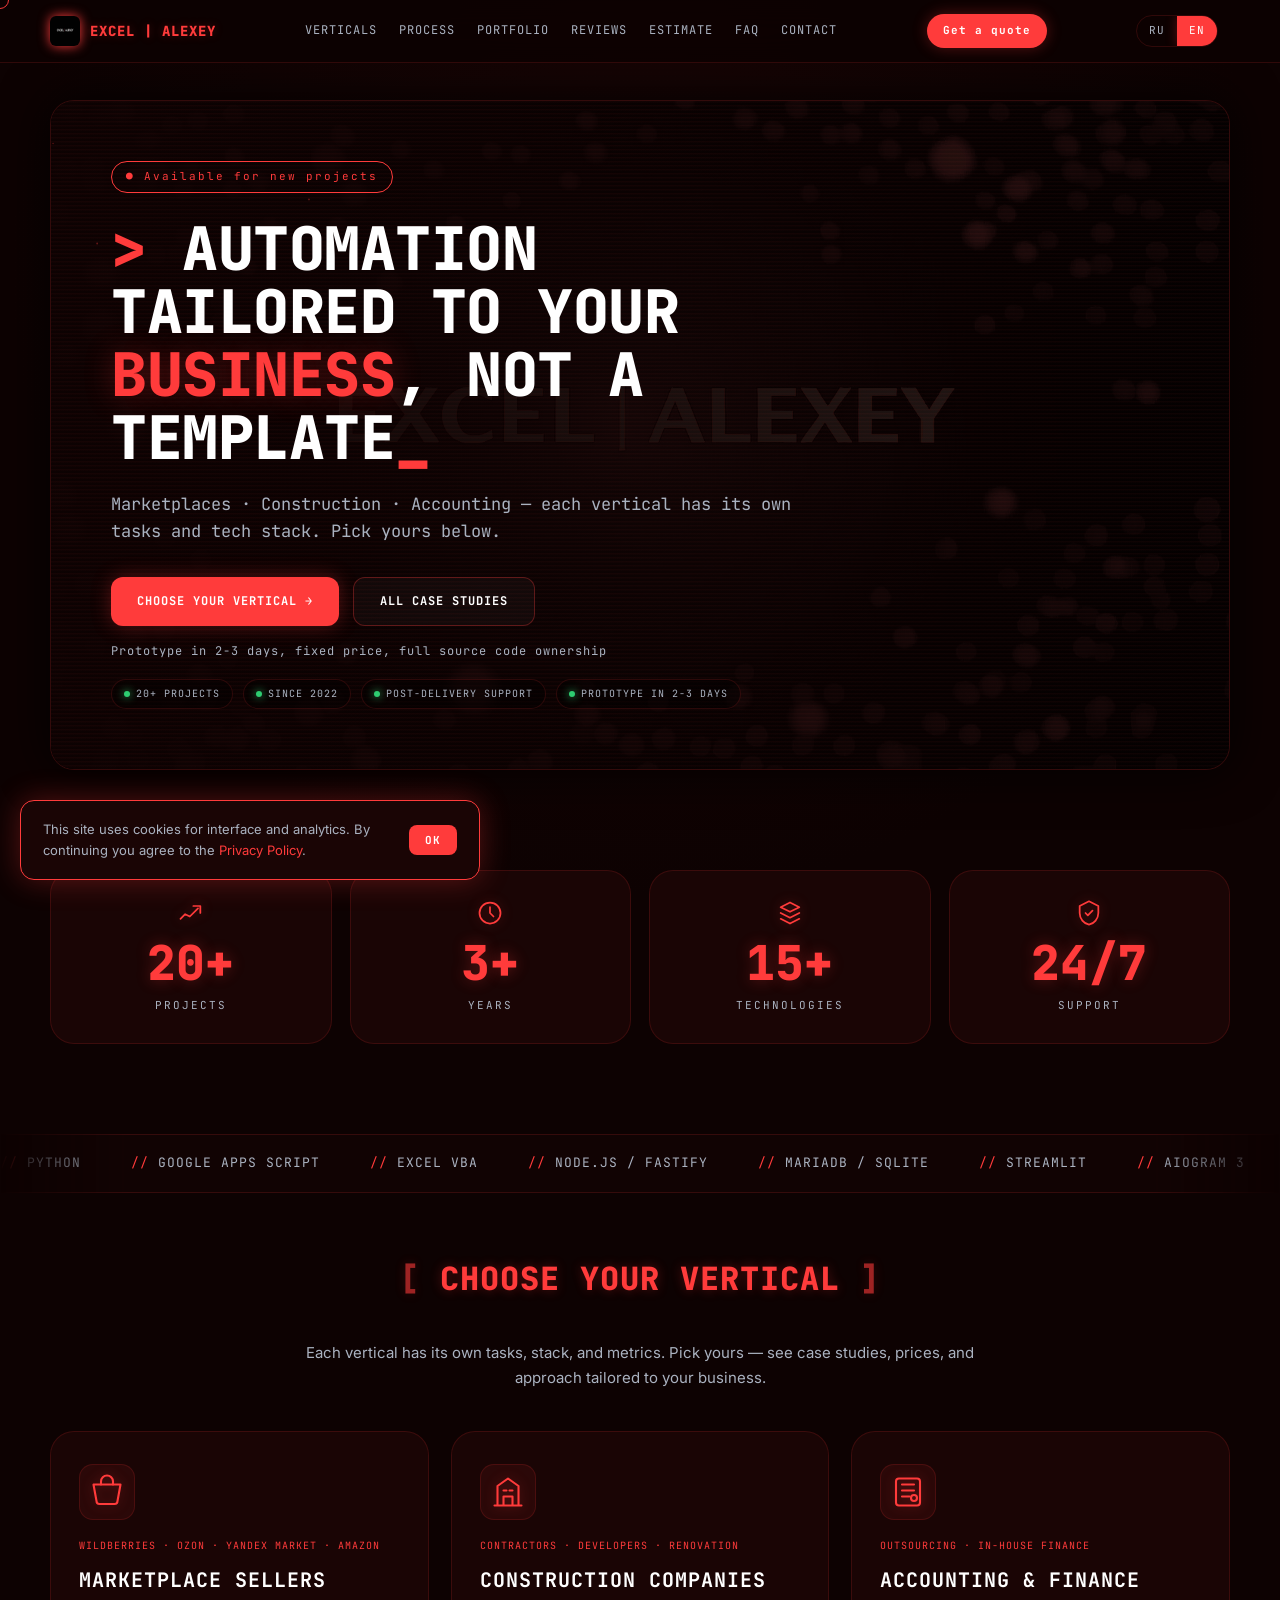
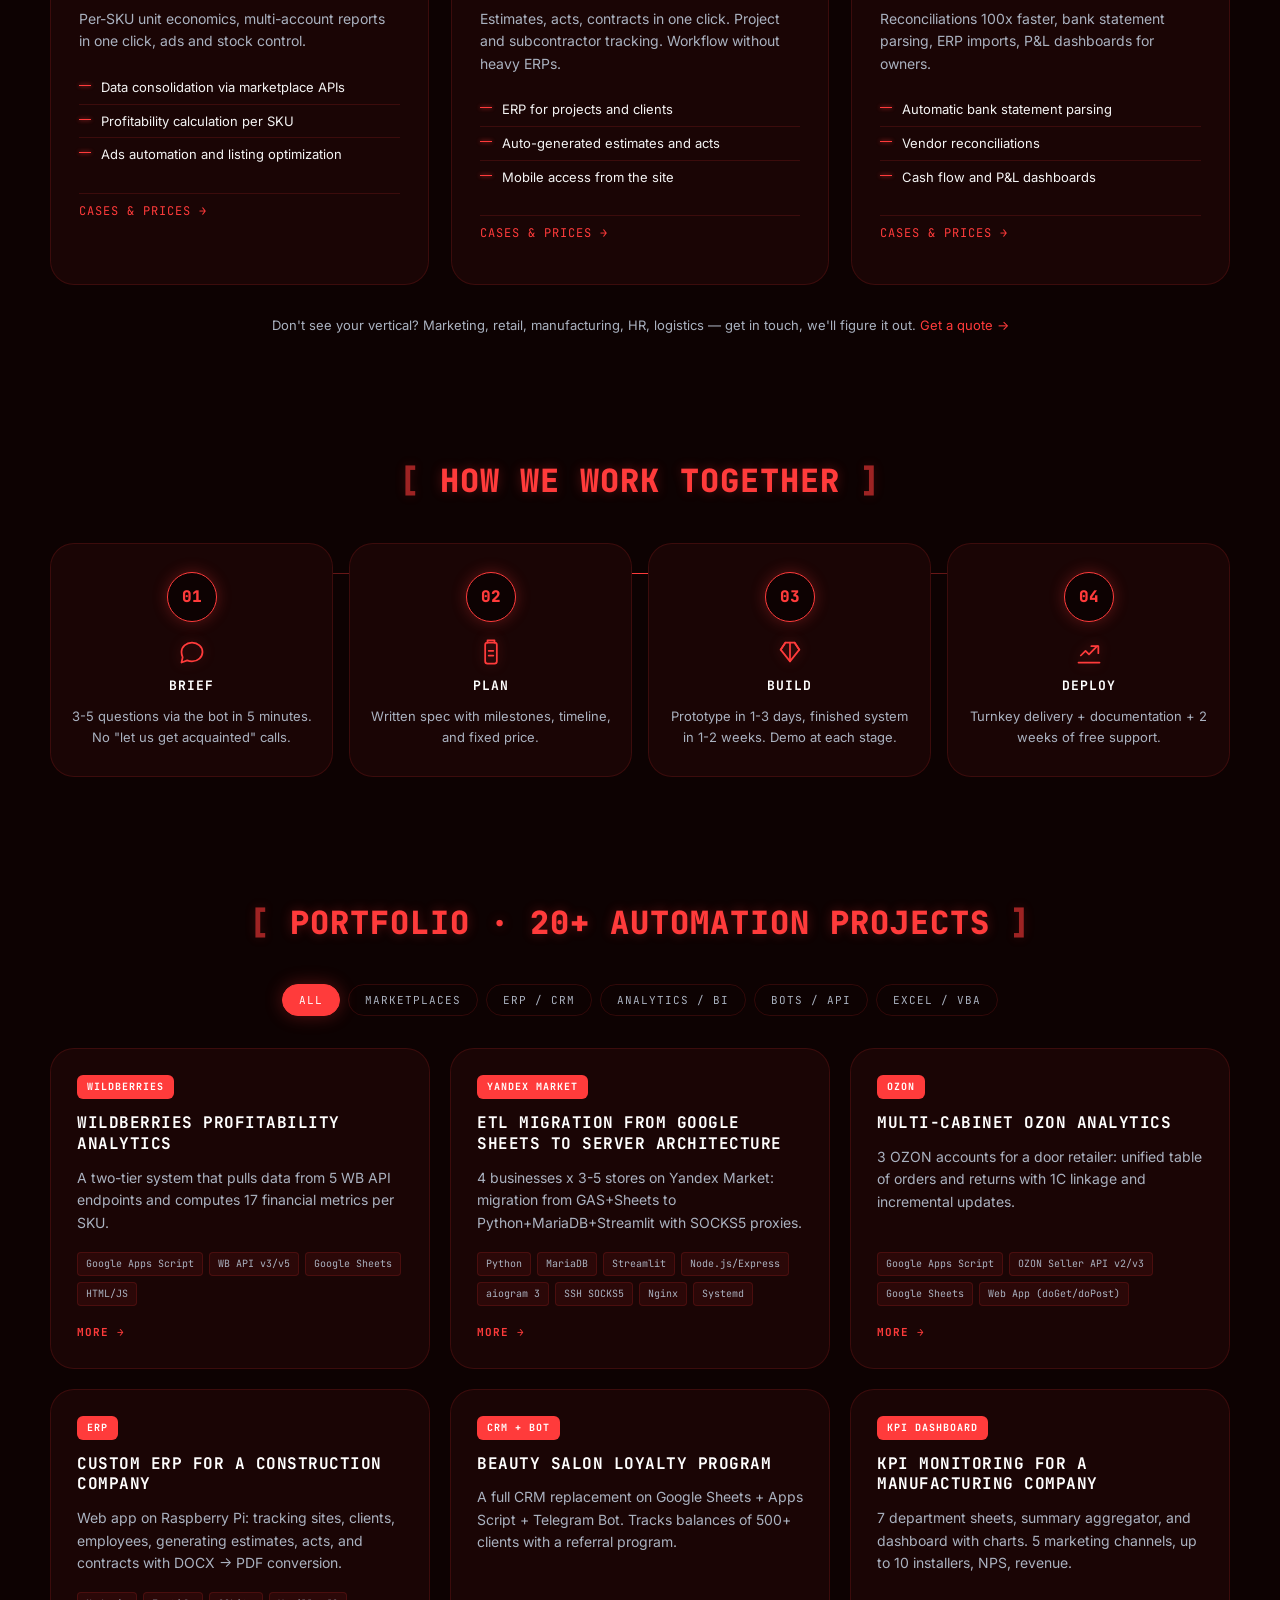
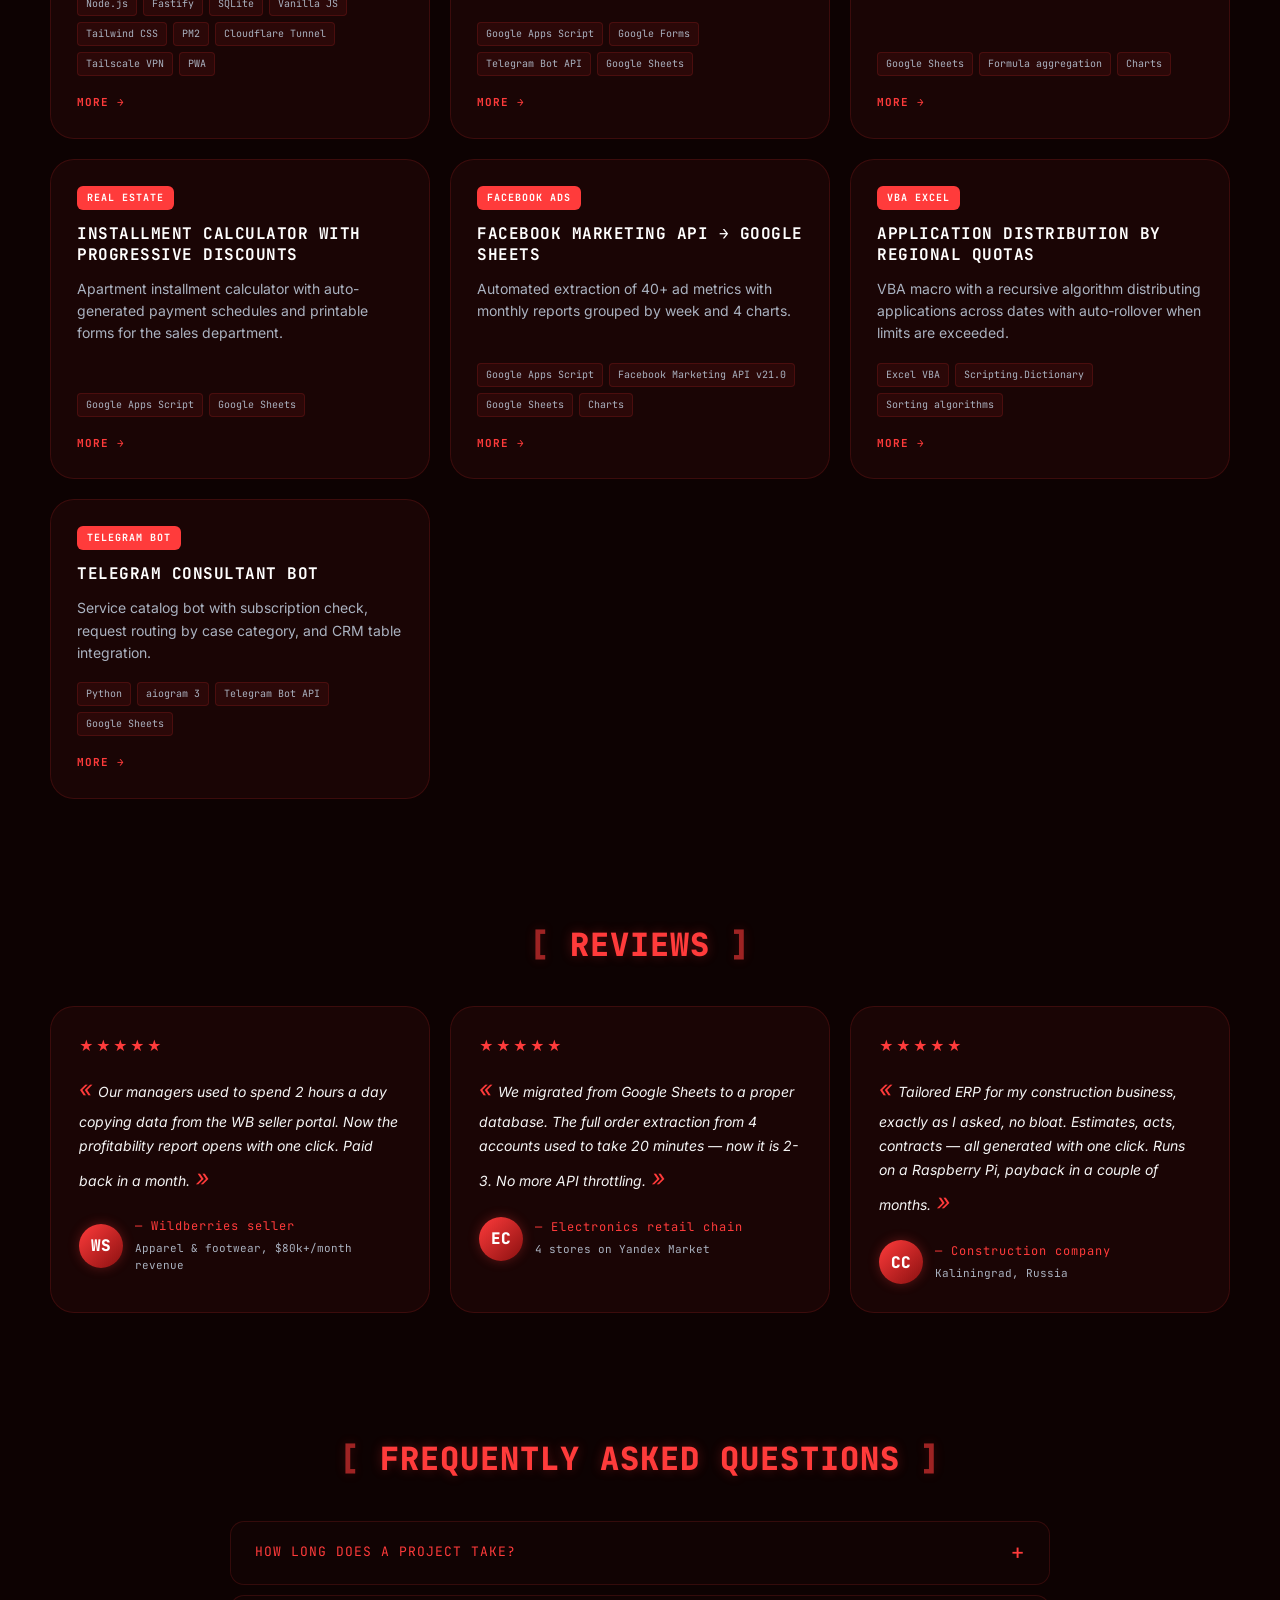
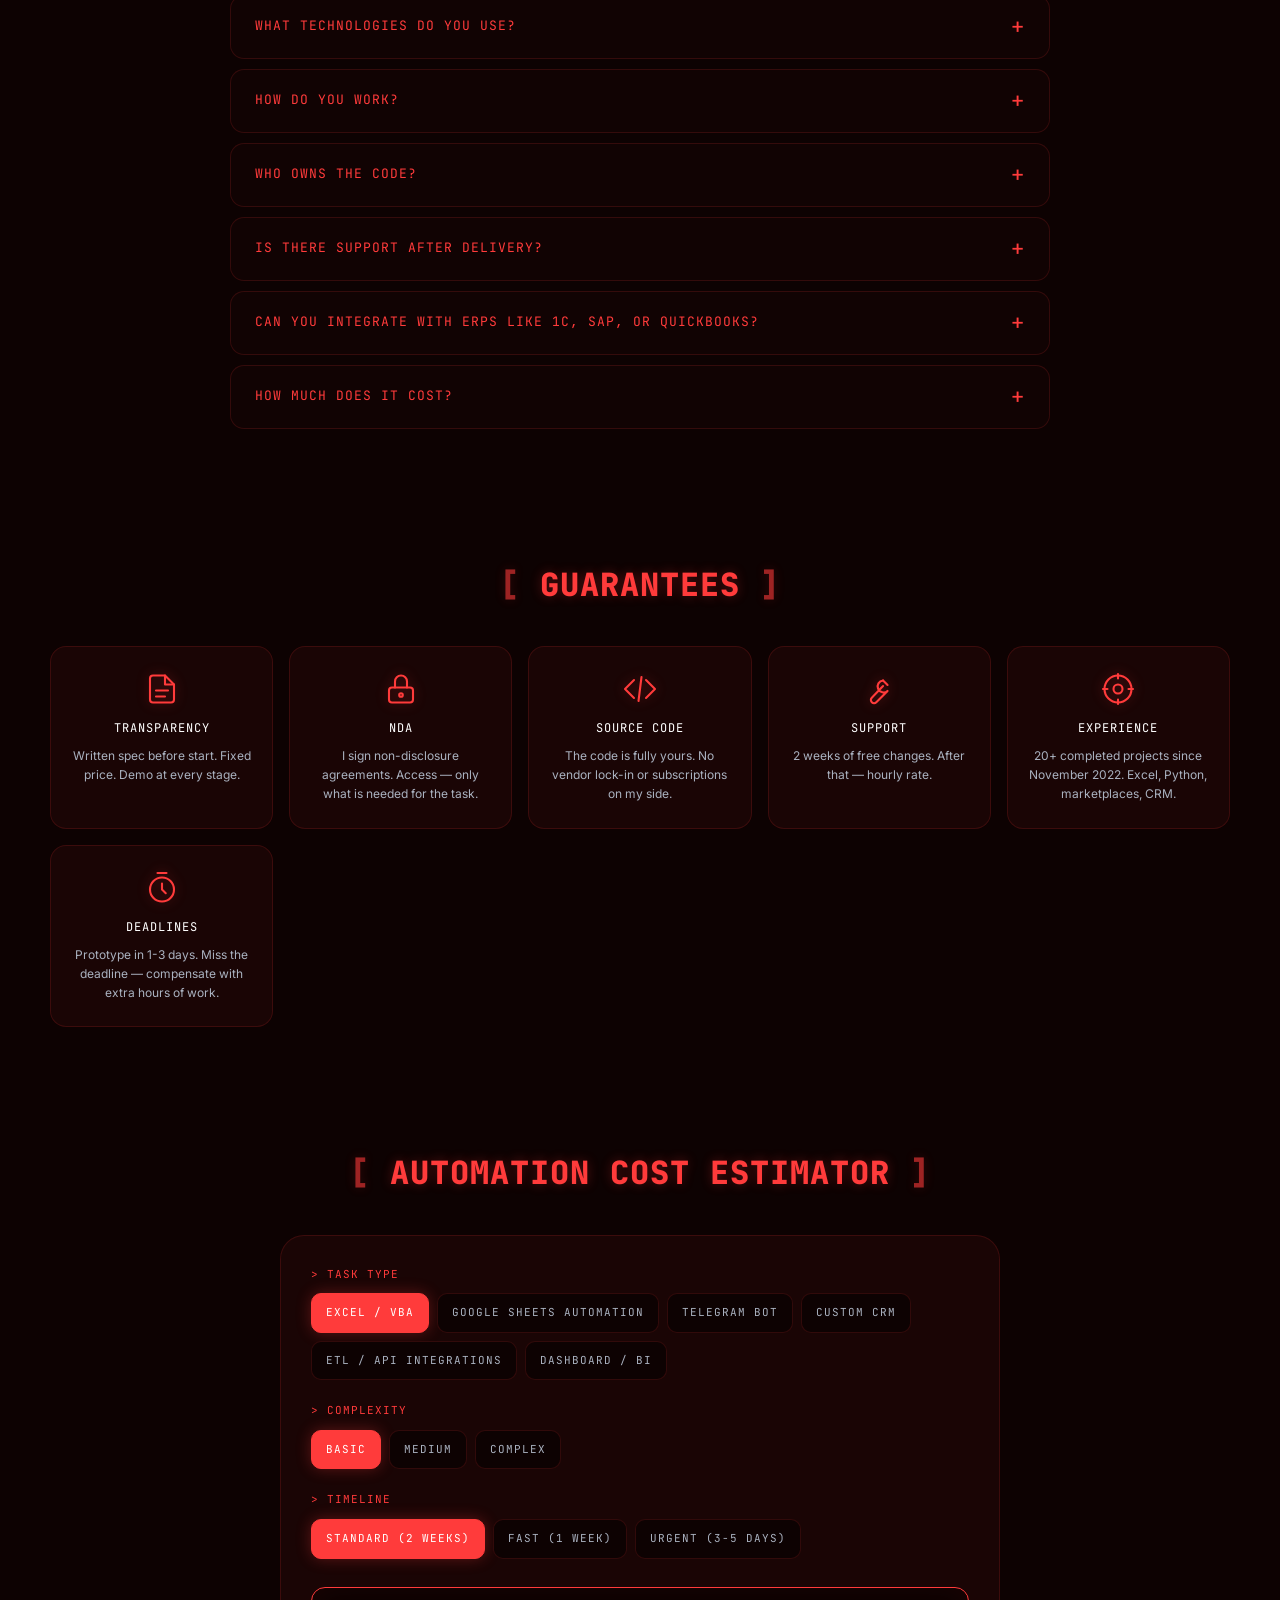
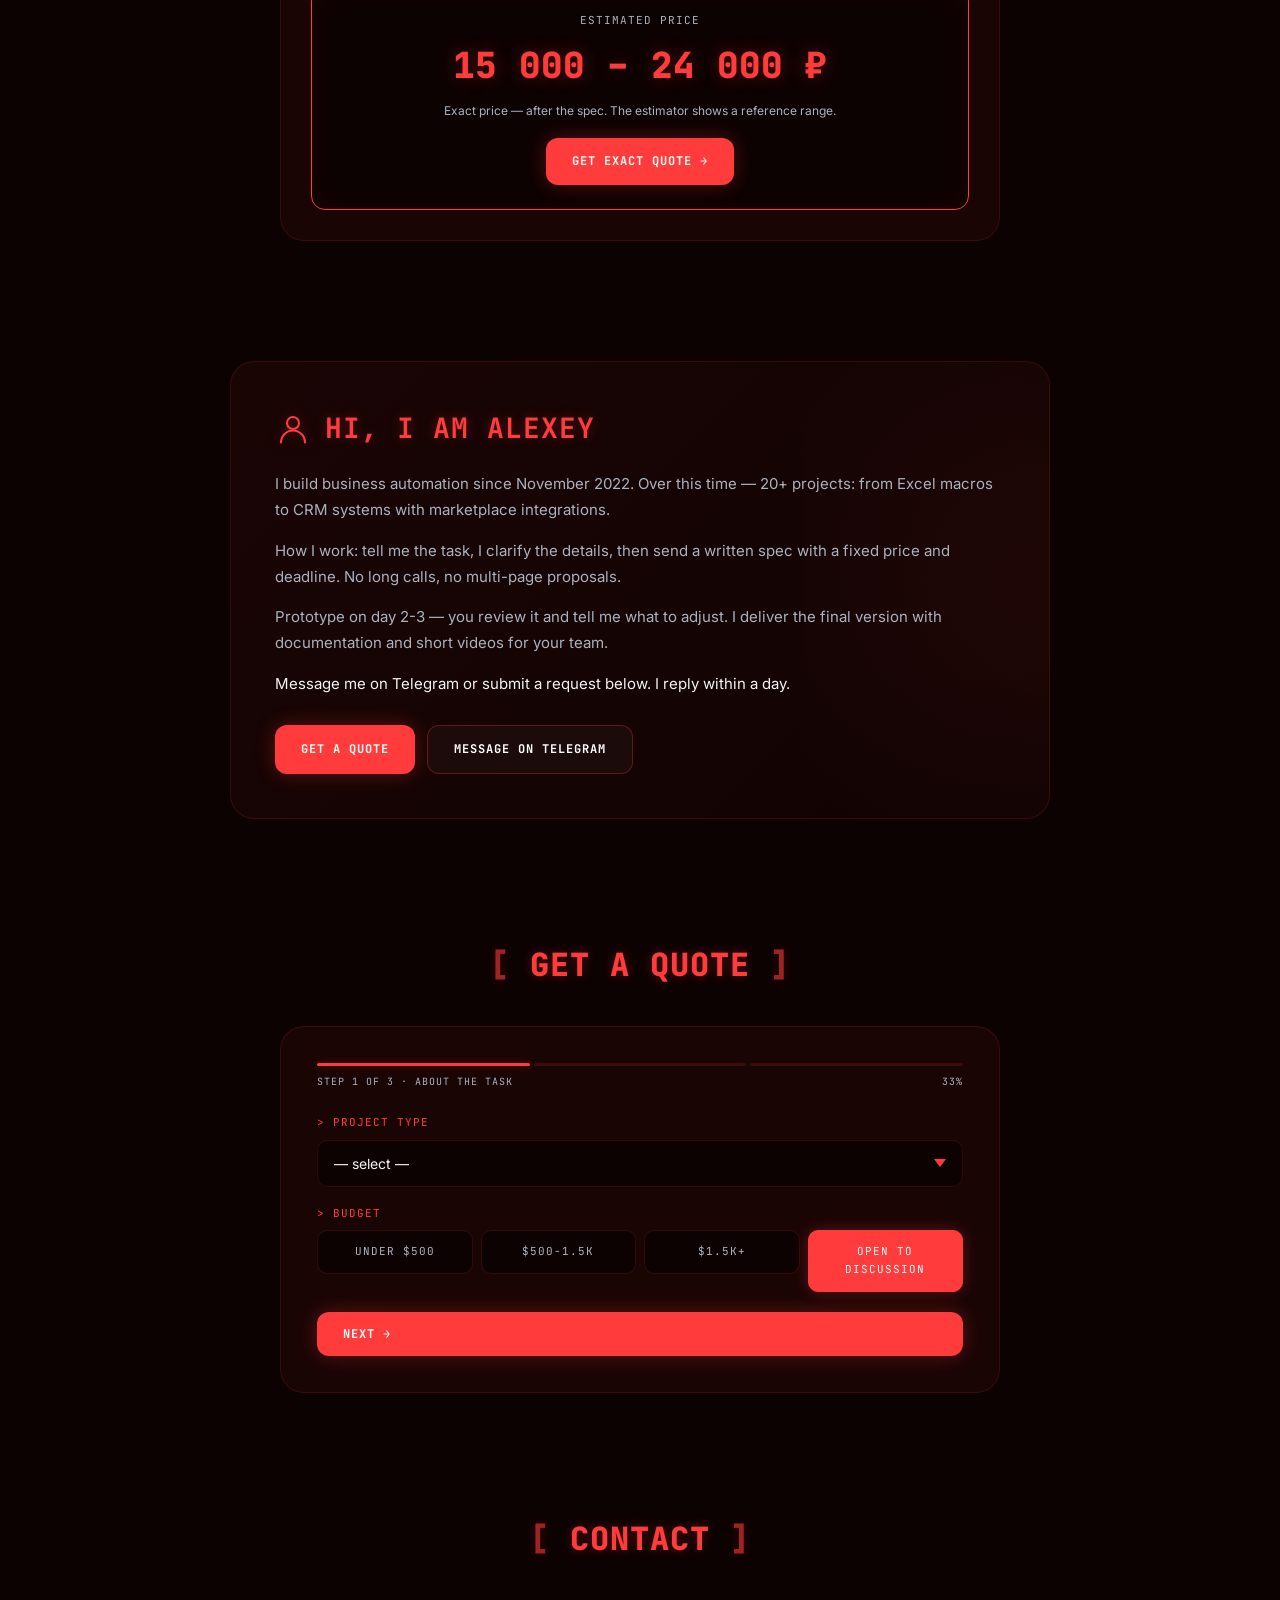
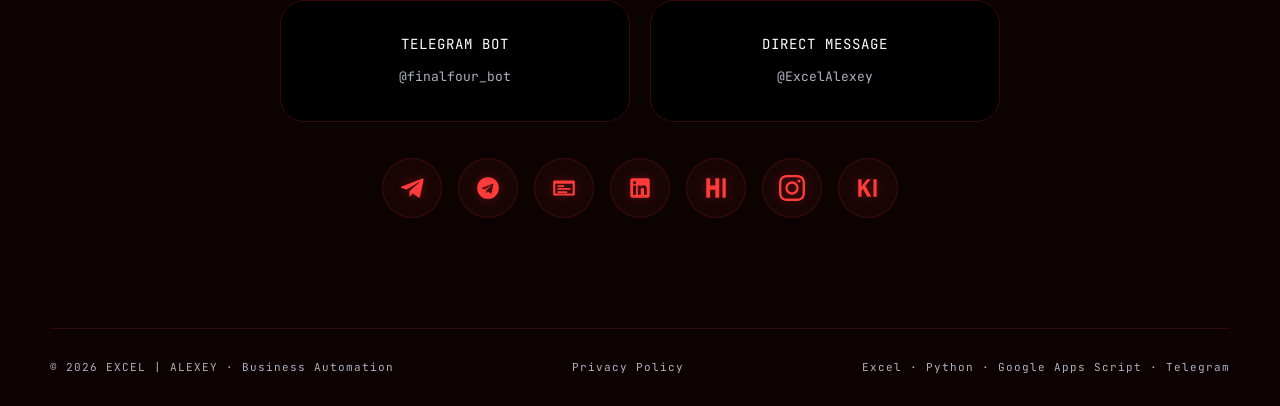
==== commit 1fad07a8: "Update index.html" ====
--- a/index.html
+++ b/index.html
@@ -112,8 +112,8 @@
 window.ANALYTICS = {
   YM_ID: "108996801",          
   GA_ID: "G-3XF21N7YJF",         
-  TG_BOT_TOKEN: "",   
-  TG_CHAT_ID: ""      
+  TG_BOT_TOKEN: "8294667687:AAEmJAEdW7NhufBKMhQ5bk4BBmMHZHsyN1o",   
+  TG_CHAT_ID: "-1003757631462"      
 };
 
 /* === ЗАХВАТ UTM-МЕТОК (хранятся 30 дней) === */
